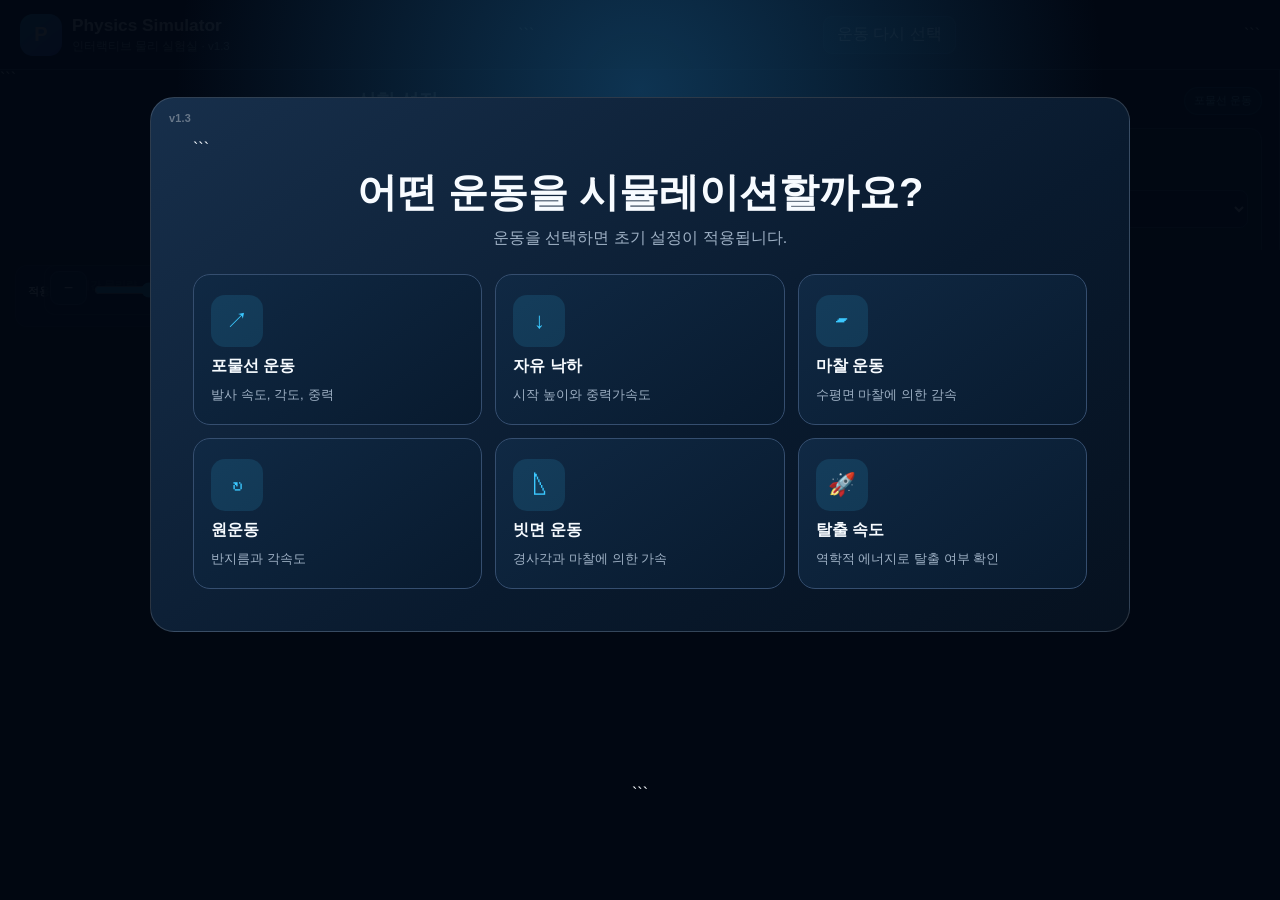
==== index.html @ 4f40501b "Update index.html" ====
<!doctype html>

<html lang="ko">
<head>
  <meta charset="UTF-8">
  <meta name="viewport" content="width=device-width, initial-scale=1">
  <title>Physics Simulator</title>

  <style>
    :root {
      color-scheme: dark;
      --bg: #06101d;
      --panel: #0c1929;
      --panel2: #14263d;
      --border: #2f4868;
      --primary: #3bc8ff;
      --text: #f7fbff;
      --muted: #9fb1c5;
      --yellow: #ffda3d;
      --green: #43e6a1;
      --red: #ff667a;
    }

    * {
      box-sizing: border-box;
    }

    html,
    body {
      min-width: 320px;
      min-height: 100%;
    }

    body {
      margin: 0;
      background: var(--bg);
      color: var(--text);
      font-family:
        Pretendard,
        "Noto Sans KR",
        Arial,
        sans-serif;
    }

    button,
    input,
    select {
      font: inherit;
    }

    button {
      color: inherit;
      cursor: pointer;
    }

    header {
      min-height: 70px;
      padding: 12px 20px;
      display: flex;
      align-items: center;
      justify-content: space-between;
      gap: 14px;
      border-bottom: 1px solid var(--border);
      background: #081523;
    }

    .brand {
      display: flex;
      align-items: center;
      gap: 10px;
    }

    .logo {
      width: 42px;
      height: 42px;
      display: grid;
      place-items: center;
      border-radius: 13px;
      background: linear-gradient(140deg, var(--primary), #5366ff);
      font-size: 1.25rem;
      font-weight: 900;
    }

    .brand h1 {
      margin: 0;
      font-size: 1.08rem;
    }

    .brand p {
      margin: 3px 0 0;
      color: var(--muted);
      font-size: 0.72rem;
    }

    .header-button,
    .tool-button,
    .action-button {
      border: 1px solid var(--border);
      border-radius: 9px;
      background: var(--panel2);
    }

    .header-button {
      min-height: 38px;
      padding: 0 13px;
    }

    button:hover {
      border-color: var(--primary);
      background: #1b3858;
    }

    .app {
      height: calc(100vh - 70px);
      min-height: 650px;
      display: grid;
      grid-template-columns: 340px minmax(0, 1fr);
    }

    aside {
      padding: 17px;
      overflow-y: auto;
      border-right: 1px solid var(--border);
      background: #091625;
    }

    .panel-title {
      display: flex;
      align-items: center;
      justify-content: space-between;
      gap: 10px;
      margin-bottom: 13px;
    }

    .panel-title h2 {
      margin: 0;
      font-size: 1.2rem;
    }

    #modeBadge {
      padding: 6px 9px;
      border: 1px solid rgb(59 200 255 / 30%);
      border-radius: 999px;
      background: rgb(59 200 255 / 12%);
      color: #83dfff;
      font-size: 0.67rem;
    }

    .control-card {
      margin-bottom: 9px;
      padding: 13px;
      border: 1px solid var(--border);
      border-radius: 12px;
      background: var(--panel);
    }

    .control-card h3 {
      margin: 0 0 10px;
      font-size: 0.82rem;
    }

    label {
      margin-top: 9px;
      display: grid;
      gap: 5px;
      color: var(--muted);
      font-size: 0.7rem;
      font-weight: 600;
    }

    input,
    select {
      width: 100%;
      height: 38px;
      padding: 0 9px;
      border: 1px solid var(--border);
      border-radius: 8px;
      outline: 0;
      background: #06121f;
      color: var(--text);
    }

    input:focus,
    select:focus {
      border-color: var(--primary);
    }

    .input-unit {
      display: grid;
      grid-template-columns: minmax(0, 1fr) auto;
      align-items: center;
      overflow: hidden;
      border: 1px solid var(--border);
      border-radius: 8px;
      background: #06121f;
    }

    .input-unit input {
      min-width: 0;
      border: 0;
      border-radius: 0;
    }

    .input-unit span {
      padding-right: 8px;
      color: #748a9f;
      font-size: 0.61rem;
      white-space: nowrap;
    }

    .two-columns {
      display: grid;
      grid-template-columns: 1fr 1fr;
      gap: 7px;
    }

    .check-label {
      display: flex;
      align-items: center;
      gap: 7px;
    }

    .check-label input {
      width: 16px;
      height: 16px;
      accent-color: var(--primary);
    }

    .mode-settings {
      display: none;
    }

    .mode-settings.active {
      display: block;
    }

    .actions {
      display: grid;
      grid-template-columns: 1.25fr 1fr 1fr;
      gap: 6px;
    }

    .action-button {
      min-height: 41px;
      font-size: 0.7rem;
      font-weight: 700;
    }

    .primary {
      border-color: #087fbe;
      background: linear-gradient(135deg, #087fbe, #176fd0);
    }

    #message {
      min-height: 37px;
      margin: 9px 0 0;
      padding: 9px;
      border-radius: 8px;
      background: rgb(255 255 255 / 4%);
      color: var(--muted);
      text-align: center;
      font-size: 0.67rem;
      line-height: 1.45;
    }

    #energyStatus {
      margin-top: 8px;
      padding: 8px;
      border-radius: 8px;
      text-align: center;
      font-size: 0.68rem;
      font-weight: 700;
      display: none;
    }

    #energyStatus.escape {
      display: block;
      color: #43e6a1;
      background: rgb(67 230 161 / 10%);
      border: 1px solid rgb(67 230 161 / 20%);
    }

    #energyStatus.bound {
      display: block;
      color: #ff667a;
      background: rgb(255 102 122 / 10%);
      border: 1px solid rgb(255 102 122 / 20%);
    }

    #energyStatus.minimum {
      display: block;
      color: #ffda3d;
      background: rgb(255 218 61 / 10%);
      border: 1px solid rgb(255 218 61 / 20%);
    }

    .simulation {
      position: relative;
      min-width: 0;
      min-height: 650px;
      overflow: hidden;
      background: #020811;
    }

    #canvas {
      position: absolute;
      inset: 0;
      display: block;
      width: 100%;
      height: 100%;
    }

    .tools {
      position: absolute;
      z-index: 5;
      top: 15px;
      left: 50%;
      padding: 5px;
      display: flex;
      gap: 5px;
      transform: translateX(-50%);
      border: 1px solid rgb(255 255 255 / 12%);
      border-radius: 11px;
      background: rgb(7 19 34 / 84%);
    }

    .tool-button {
      min-width: 37px;
      height: 34px;
      padding: 0 9px;
    }

    .tools input[type="range"] {
      width: 110px;
      height: 34px;
      padding: 0;
      accent-color: var(--primary);
      background: transparent;
      border: 0;
    }

    .overlay {
      position: absolute;
      z-index: 4;
      top: 15px;
      width: 270px;
      max-height: calc(100% - 80px);
      padding: 12px;
      overflow-y: auto;
      border: 1px solid rgb(255 255 255 / 12%);
      border-radius: 12px;
      background: rgb(5 14 27 / 80%);
      backdrop-filter: blur(9px);
    }

    .formula-card {
      left: 15px;
      color: #ffe36c;
    }

    .info-card {
      right: 15px;
    }

    .overlay-title {
      margin-bottom: 9px;
      display: flex;
      justify-content: space-between;
      align-items: center;
      gap: 8px;
      color: white;
      font-size: 0.7rem;
    }

    .overlay-title button {
      min-height: 27px;
      padding: 3px 7px;
      border: 1px solid var(--border);
      border-radius: 7px;
      background: var(--panel2);
      color: white;
      font-size: 0.61rem;
    }

    #formulaText {
      margin: 0;
      white-space: pre-wrap;
      font: 0.66rem/1.65 Consolas, monospace;
    }

    .physics-row {
      padding: 4px 0;
      display: grid;
      grid-template-columns: minmax(70px, 1fr) auto;
      gap: 8px;
      border-bottom: 1px solid rgb(255 255 255 / 6%);
      font-size: 0.65rem;
    }

    .physics-name {
      color: #a8bacd;
    }

    .physics-value {
      color: #71dcff;
      text-align: right;
      white-space: nowrap;
    }

    .energy-positive {
      color: var(--green) !important;
    }

    .energy-negative {
      color: var(--red) !important;
    }

    .energy-zero {
      color: var(--yellow) !important;
    }

    .escape-help {
      margin-top: 9px;
      padding: 9px;
      border-radius: 8px;
      background: rgb(59 200 255 / 7%);
      color: var(--muted);
      font-size: 0.64rem;
      line-height: 1.55;
    }

    .escape-help strong {
      color: #83dfff;
    }

    /* 운동 선택 모달 */

    .modal {
      position: fixed;
      z-index: 999999;
      inset: 0;
      padding: 20px;
      display: grid;
      place-items: center;
      background:
        radial-gradient(circle at 50% 10%, rgb(33 119 177 / 40%), transparent 45%),
        rgb(2 8 18 / 96%);
    }

    .modal.hidden {
      display: none;
    }

    .mode-dialog {
      position: relative;
      width: min(980px, 96vw);
      max-height: 92vh;
      padding: clamp(24px, 4vw, 42px);
      overflow-y: auto;
      border: 1px solid rgb(255 255 255 / 15%);
      border-radius: 24px;
      background: linear-gradient(145deg, #172f4b, #091a2e 60%, #06111f);
    }

    .version-badge {
      position: absolute;
      top: 14px;
      left: 18px;
      color: rgb(255 255 255 / 35%);
      font-size: 0.68rem;
      font-weight: 600;
      letter-spacing: 0.02em;
      pointer-events: none;
    }

    .mode-dialog h2 {
      margin: 7px 0 8px;
      text-align: center;
      font-size: clamp(1.6rem, 4vw, 2.5rem);
    }

    .mode-dialog > p {
      margin: 0 0 25px;
      color: var(--muted);
      text-align: center;
    }

    .mode-grid {
      display: grid;
      grid-template-columns: repeat(3, minmax(0, 1fr));
      gap: 13px;
    }

    .mode-button {
      min-height: 145px;
      padding: 20px 17px;
      display: flex;
      flex-direction: column;
      align-items: flex-start;
      justify-content: center;
      gap: 9px;
      border: 1px solid #354e6f;
      border-radius: 17px;
      background: linear-gradient(145deg, #102944, #081a2e);
      text-align: left;
    }

    .mode-button:hover {
      transform: translateY(-4px);
      border-color: var(--primary);
      background: #164569;
    }

    .mode-button span {
      width: 52px;
      height: 52px;
      display: grid;
      place-items: center;
      border-radius: 14px;
      background: rgb(59 200 255 / 13%);
      color: var(--primary);
      font-size: 1.4rem;
    }

    .mode-button small {
      color: var(--muted);
    }

    /* 공식 설명 모달 */

    .formula-dialog {
      width: min(650px, 96vw);
      max-height: 90vh;
      padding: 22px;
      overflow-y: auto;
      border: 1px solid var(--border);
      border-radius: 18px;
      background: #0b192b;
    }

    .dialog-heading {
      display: flex;
      justify-content: space-between;
      gap: 12px;
    }

    .dialog-heading h2 {
      margin: 0;
    }

    .close-button {
      width: 37px;
      height: 37px;
      border: 1px solid var(--border);
      border-radius: 9px;
      background: var(--panel2);
    }

    #formulaDescription {
      margin-top: 16px;
      color: #d7e3f1;
      line-height: 1.75;
    }

    #formulaDescription pre {
      padding: 12px;
      border-radius: 9px;
      background: #06121f;
      color: #ffe36c;
      white-space: pre-wrap;
    }

    @media (max-width: 850px) {
      .app {
        grid-template-columns: 300px minmax(0, 1fr);
      }

      .overlay {
        width: 215px;
      }
    }

    @media (max-width: 700px) {
      body {
        overflow: auto;
      }

      .app {
        height: auto;
        display: flex;
        flex-direction: column;
      }

      .simulation {
        order: 1;
        height: 62vh;
        min-height: 500px;
      }

      aside {
        order: 2;
        overflow: visible;
        border-top: 1px solid var(--border);
        border-right: 0;
      }

      .overlay {
        top: auto;
        bottom: 8px;
        width: calc(50% - 10px);
        max-height: 180px;
        padding: 8px;
      }

      .formula-card {
        left: 5px;
      }

      .info-card {
        right: 5px;
      }

      .mode-grid {
        grid-template-columns: 1fr 1fr;
        gap: 8px;
      }

      .mode-button {
        min-height: 120px;
      }
    }
  </style>

</head>

<body>

  <!-- 운동 선택 -->

  <div id="modeModal" class="modal">
    <section class="mode-dialog">
      <span class="version-badge">v1.3</span>

```
  <h2>어떤 운동을 시뮬레이션할까요?</h2>
  <p>운동을 선택하면 초기 설정이 적용됩니다.</p>

  <div class="mode-grid">
    <button class="mode-button" type="button" data-mode="projectile">
      <span>↗</span>
      <strong>포물선 운동</strong>
      <small>발사 속도, 각도, 중력</small>
    </button>

    <button class="mode-button" type="button" data-mode="freefall">
      <span>↓</span>
      <strong>자유 낙하</strong>
      <small>시작 높이와 중력가속도</small>
    </button>

    <button class="mode-button" type="button" data-mode="friction">
      <span>▰</span>
      <strong>마찰 운동</strong>
      <small>수평면 마찰에 의한 감속</small>
    </button>

    <button class="mode-button" type="button" data-mode="circular">
      <span>↻</span>
      <strong>원운동</strong>
      <small>반지름과 각속도</small>
    </button>

    <button class="mode-button" type="button" data-mode="incline">
      <span>◺</span>
      <strong>빗면 운동</strong>
      <small>경사각과 마찰에 의한 가속</small>
    </button>

    <button class="mode-button" type="button" data-mode="escape">
      <span>🚀</span>
      <strong>탈출 속도</strong>
      <small>역학적 에너지로 탈출 여부 확인</small>
    </button>
  </div>
</section>
```

  </div>

  <!-- 공식 설명 -->

  <div id="formulaModal" class="modal hidden">
    <section class="formula-dialog">
      <div class="dialog-heading">
        <h2 id="formulaTitle">공식 설명</h2>
        <button id="closeFormula" class="close-button" type="button">×</button>
      </div>

```
  <div id="formulaDescription"></div>
</section>
```

  </div>

  <header>
    <div class="brand">
      <div class="logo">P</div>
      <div>
        <h1>Physics Simulator</h1>
        <p>인터랙티브 물리 실험실 · v1.3</p>
      </div>
    </div>

```
<button id="openMode" class="header-button" type="button">
  운동 다시 선택
</button>
```

  </header>

  <main class="app">

```
<aside>

  <div class="panel-title">
    <h2>실험 설정</h2>
    <span id="modeBadge">포물선 운동</span>
  </div>

  <!-- 운동과 환경 -->
  <section class="control-card">
    <h3>운동과 환경</h3>

    <label>
      운동 종류
      <select id="mode">
        <option value="projectile">포물선 운동</option>
        <option value="freefall">자유 낙하</option>
        <option value="friction">마찰 운동</option>
        <option value="circular">원운동</option>
        <option value="incline">빗면 운동</option>
        <option value="escape">탈출 속도</option>
      </select>
    </label>

    <label>
      중력 환경
      <select id="gravity">
        <option value="9.8">지구 · 9.8 m·s⁻²</option>
        <option value="1.62">달 · 1.62 m·s⁻²</option>
        <option value="3.72">화성 · 3.72 m·s⁻²</option>
        <option value="0">무중력 · 0 m·s⁻²</option>
      </select>
    </label>
  </section>

  <!-- 초기 조건 -->
  <section class="control-card">
    <h3>초기 조건</h3>

    <div class="two-columns">

      <label>
        초기 속력 v₀
        <div class="input-unit">
          <input id="speed" type="number" value="15" step="0.1">
          <span>m·s⁻¹</span>
        </div>
      </label>

      <label>
        질량 m
        <div class="input-unit">
          <input id="mass" type="number" value="1" min="0.01" step="0.1">
          <span>kg</span>
        </div>
      </label>

    </div>

    <label>
      발사 각도 θ
      <div class="input-unit">
        <input id="angle" type="number" value="60" step="1">
        <span>°</span>
      </div>
    </label>

    <div class="two-columns">

      <label>
        추가 가속도 aₓ
        <div class="input-unit">
          <input id="accelerationX" type="number" value="0" step="0.1">
          <span>m·s⁻²</span>
        </div>
      </label>

      <label>
        추가 가속도 aᵧ
        <div class="input-unit">
          <input id="accelerationY" type="number" value="0" step="0.1">
          <span>m·s⁻²</span>
        </div>
      </label>

    </div>
  </section>

  <!-- 모드별 설정 -->
  <section class="control-card">
    <h3>모드별 설정</h3>

    <div id="freefallSettings" class="mode-settings">

      <label>
        시작 높이 h₀
        <div class="input-unit">
          <input id="freefallHeight" type="number" value="25" min="1" step="1">
          <span>m</span>
        </div>
      </label>

    </div>

    <div id="frictionSettings" class="mode-settings">

      <label>
        운동마찰계수 μₖ
        <input id="frictionCoefficient" type="number" value="0.3" min="0" step="0.01">
      </label>

    </div>

    <div id="circularSettings" class="mode-settings">

      <label>
        반지름 r
        <div class="input-unit">
          <input id="radius" type="number" value="10" min="1" step="0.5">
          <span>m</span>
        </div>
      </label>

      <label>
        각속도 ω
        <div class="input-unit">
          <input id="angularVelocity" type="number" value="1" step="0.1">
          <span>rad·s⁻¹</span>
        </div>
      </label>

    </div>

    <div id="inclineSettings" class="mode-settings">

      <label>
        경사각 φ
        <div class="input-unit">
          <input id="inclineAngle" type="number" value="30" min="0" max="89" step="1">
          <span>°</span>
        </div>
      </label>

      <label>
        정지/운동마찰계수 μ
        <input id="inclineFriction" type="number" value="0.2" min="0" step="0.01">
      </label>

    </div>

    <div id="escapeSettings" class="mode-settings">

      <label>
        표면 중력가속도 g₀
        <div class="input-unit">
          <input id="planetGravity" type="number" value="9.8" min="0.01" step="0.1">
          <span>m·s⁻²</span>
        </div>
      </label>

      <label>
        천체 반지름 R
        <div class="input-unit">
          <input id="planetRadius" type="number" value="35" min="1" step="0.5">
          <span>m</span>
        </div>
      </label>

      <label class="check-label">
        <input id="useEscapeSpeed" type="checkbox" checked>
        계산된 탈출 속도로 발사
      </label>

      <label>
        시점
        <select id="escapeView">
          <option value="planet">행성 고정 (물체가 움직입니다)</option>
          <option value="object">물체 고정 (행성이 움직입니다)</option>
        </select>
      </label>

      <div class="escape-help">
        <strong>탈출 조건</strong><br>
        E = K + U<br>
        E &gt; 0 : 탈출<br>
        E = 0 : 최소 탈출 조건<br>
        E &lt; 0 : 다시 행성으로 낙하
      </div>

    </div>

    <p id="noExtraSettings" style="color:var(--muted);font-size:.72rem;">
      추가 설정이 필요하지 않습니다.
    </p>
  </section>

  <!-- 에너지 상태 -->
  <div id="energyStatus"></div>

  <!-- 표시 설정 -->
  <section class="control-card">
    <h3>표시 설정</h3>

    <label class="check-label">
      <input id="showTrail" type="checkbox" checked>
      운동 경로 표시
    </label>
  </section>

  <!-- 버튼 -->
  <div class="actions">

    <button id="start" class="action-button primary" type="button">
      ▶ 처음부터
    </button>

    <button id="playPause" class="action-button" type="button">
      ▶ 재생
    </button>

    <button id="reset" class="action-button" type="button">
      ↻ 초기화
    </button>

  </div>

  <p id="message">
    운동을 선택하고 실행해 주세요.
  </p>

</aside>

<!-- 시뮬레이션 -->
<section id="simulation" class="simulation">

  <canvas id="canvas"></canvas>

  <div class="tools">

    <button id="zoomOut" class="tool-button" type="button">
      −
    </button>

    <input
      id="zoomSlider"
      type="range"
      min="0"
      max="100"
      value="50"
      step="0.1"
    >

    <button id="zoomIn" class="tool-button" type="button">
      ＋
    </button>

    <button id="fitView" class="tool-button" type="button">
      화면 맞춤
    </button>

  </div>

  <div class="overlay formula-card">

    <div class="overlay-title">
      <strong>적용 공식</strong>

      <button id="showFormula" type="button">
        공식 설명
      </button>
    </div>

    <pre id="formulaText"></pre>

  </div>

  <div class="overlay info-card">

    <div class="overlay-title">
      <strong>실시간 물리량</strong>
    </div>

    <div id="physicsInfo"></div>

  </div>

</section>
```

  </main>

  <script>
    "use strict";

    const MODES = {

      projectile: {
        name: "포물선 운동",
        speed: 15,
        angle: 60,

        formula:
`x = x₀ + v₀cosθ·t
y = y₀ + v₀sinθ·t − ½gt²
F⃗g = m g⃗`,

        explanation:
          "수평 방향에는 사용자가 추가한 가속도 aₓ가 작용하고, " +
          "수직 방향에는 중력가속도 −g와 추가 가속도 aᵧ가 작용합니다."
      },

      freefall: {
        name: "자유 낙하",
        speed: 0,
        angle: 270,

        formula:
`vᵧ = v₀ᵧ − gt
y = y₀ + v₀ᵧt − ½gt²`,

        explanation:
          "물체가 중력의 영향으로 수직 낙하합니다. " +
          "공기저항을 무시하면 질량과 관계없이 같은 중력가속도를 갖습니다."
      },

      friction: {
        name: "마찰 운동",
        speed: 15,
        angle: 0,

        formula:
`fₖ = μₖN = μₖmg
aₓ = −μₖg·sgn(vₓ)`,

        explanation:
          "운동마찰력은 수직항력 N에 비례하며 물체의 운동 방향과 반대로 작용합니다."
      },

      circular: {
        name: "원운동",
        speed: 10,
        angle: 0,

        formula:
`v = rω
a꜀ = rω² = v²/r
F꜀ = mrω²`,

        explanation:
          "속력은 일정하지만 속도 방향이 계속 변하므로 " +
          "원의 중심을 향하는 구심가속도와 구심력이 존재합니다."
      },

      incline: {
        name: "빗면 운동",
        speed: 0,
        angle: 0,

        formula:
`a = g sinφ − μg cosφ
N = mg cosφ
fₖ = μN`,

        explanation:
          "빗면에 놓인 물체는 중력의 빗면 방향 성분에 의해 가속되고, " +
          "마찰력은 운동 방향과 반대로 작용합니다."
      },

      escape: {
        name: "탈출 속도",
        speed: 26.19,
        angle: 90,

        formula:
`v_escape = √(2g₀R)
U = −GMm/r
E = K + U

E > 0  → 탈출
E = 0  → 최소 탈출
E < 0  → 탈출 불가`,

        explanation:
          "탈출 여부는 역학적 에너지 E = K + U로 판단합니다. " +
          "천체 표면에서 U = −g₀Rm이고, " +
          "탈출 속도는 E = 0이 되는 최소 속력입니다. " +
          "따라서 발사 속력이 탈출 속도보다 작으면 E < 0이 되어 " +
          "물체는 최고점에 도달한 뒤 다시 천체로 떨어집니다."
      }

    };

    const get = (id) => document.getElementById(id);

    const modeModal = get("modeModal");
    const formulaModal = get("formulaModal");

    const modeSelect = get("mode");
    const modeBadge = get("modeBadge");

    const speedInput = get("speed");
    const massInput = get("mass");
    const angleInput = get("angle");

    const accelerationXInput = get("accelerationX");
    const accelerationYInput = get("accelerationY");

    const gravitySelect = get("gravity");

    const freefallHeightInput = get("freefallHeight");
    const frictionInput = get("frictionCoefficient");

    const radiusInput = get("radius");
    const angularVelocityInput = get("angularVelocity");

    const inclineAngleInput = get("inclineAngle");
    const inclineFrictionInput = get("inclineFriction");

    const planetGravityInput = get("planetGravity");
    const planetRadiusInput = get("planetRadius");

    const useEscapeSpeedInput = get("useEscapeSpeed");
    const escapeViewSelect = get("escapeView");

    const zoomSlider = get("zoomSlider");
    const showTrailInput = get("showTrail");

    const startButton = get("start");
    const playPauseButton = get("playPause");
    const resetButton = get("reset");

    const message = get("message");
    const energyStatus = get("energyStatus");

    const formulaText = get("formulaText");
    const physicsInfo = get("physicsInfo");

    const simulation = get("simulation");
    const canvas = get("canvas");
    const context = canvas.getContext("2d");

    let running = false;

    let elapsed = 0;

    let x = 0;
    let y = 0;

    let velocityX = 0;
    let velocityY = 0;

    let accelerationX = 0;
    let accelerationY = 0;

    let circularAngle = 0;

    let trail = [];

    let zoom = 1;

    let cameraX = 0;
    let cameraY = 0;

    let previousTime = performance.now();

    let inclineDistance = 0;
    let inclineVelocity = 0;

    const MIN_ZOOM = 0.02;
    const MAX_ZOOM = 50;

    const ENERGY_EPSILON = 0.05;


    function numberValue(input, fallback = 0) {
      const value = Number(input.value);

      return Number.isFinite(value)
        ? value
        : fallback;
    }


    function currentMode() {
      return MODES[modeSelect.value];
    }


    /*
      탈출 속도

      v_escape = √(2g₀R)
    */
    function computeEscapeSpeed() {

      const surfaceGravity =
        Math.max(
          numberValue(planetGravityInput, 9.8),
          0.0001
        );

      const planetRadius =
        Math.max(
          numberValue(planetRadiusInput, 35),
          1
        );

      return Math.sqrt(
        2 * surfaceGravity * planetRadius
      );
    }


    /*
      탈출 모드의 중력 퍼텐셜 에너지

      GM = g₀R²

      U = -GMm/r

        = -g₀R²m/r
    */
    function computeEscapePotentialEnergy() {

      const mass =
        Math.max(
          numberValue(massInput, 1),
          0.01
        );

      const surfaceGravity =
        Math.max(
          numberValue(planetGravityInput, 9.8),
          0.0001
        );

      const planetRadius =
        Math.max(
          numberValue(planetRadiusInput, 35),
          1
        );

      const distanceFromCenter =
        Math.max(
          Math.hypot(x, y),
          0.0001
        );

      return (
        -surfaceGravity *
        planetRadius *
        planetRadius *
        mass /
        distanceFromCenter
      );
    }


    /*
      탈출 모드의 역학적 에너지

      E = K + U
    */
    function computeEscapeMechanicalEnergy() {

      const mass =
        Math.max(
          numberValue(massInput, 1),
          0.01
        );

      const speed =
        Math.hypot(
          velocityX,
          velocityY
        );

      const kineticEnergy =
        0.5 * mass * speed * speed;

      const potentialEnergy =
        computeEscapePotentialEnergy();

      return kineticEnergy + potentialEnergy;
    }


    function updateEnergyStatus() {

      if (modeSelect.value !== "escape") {

        energyStatus.className = "";
        energyStatus.textContent = "";

        return;
      }

      const energy =
        computeEscapeMechanicalEnergy();

      if (energy > ENERGY_EPSILON) {

        energyStatus.className = "escape";

        energyStatus.textContent =
          "E > 0 · 탈출 가능";

      } else if (energy < -ENERGY_EPSILON) {

        energyStatus.className = "bound";

        energyStatus.textContent =
          "E < 0 · 중력에 묶임";

      } else {

        energyStatus.className = "minimum";

        energyStatus.textContent =
          "E ≈ 0 · 최소 탈출 조건";
      }
    }


    function updateModeInterface() {

      const mode = modeSelect.value;
      const data = currentMode();

      modeBadge.textContent = data.name;

      formulaText.textContent = data.formula;

      get("freefallSettings")
        .classList
        .toggle(
          "active",
          mode === "freefall"
        );

      get("frictionSettings")
        .classList
        .toggle(
          "active",
          mode === "friction"
        );

      get("circularSettings")
        .classList
        .toggle(
          "active",
          mode === "circular"
        );

      get("inclineSettings")
        .classList
        .toggle(
          "active",
          mode === "incline"
        );

      get("escapeSettings")
        .classList
        .toggle(
          "active",
          mode === "escape"
        );

      get("noExtraSettings").style.display =
        mode === "projectile"
          ? "block"
          : "none";

      updateEnergyStatus();
    }


    function selectMode(mode) {

      if (!MODES[mode]) {
        return;
      }

      modeSelect.value = mode;

      speedInput.value =
        MODES[mode].speed;

      angleInput.value =
        MODES[mode].angle;

      updateModeInterface();

      resetSimulation(true);

      modeModal.classList.add("hidden");

      message.textContent =
        `${MODES[mode].name} 모드가 선택되었습니다.`;
    }


    function resizeCanvas() {

      const rectangle =
        simulation.getBoundingClientRect();

      const ratio =
        Math.min(
          window.devicePixelRatio || 1,
          2
        );

      canvas.width =
        Math.max(
          1,
          Math.round(rectangle.width * ratio)
        );

      canvas.height =
        Math.max(
          1,
          Math.round(rectangle.height * ratio)
        );

      canvas.style.width =
        `${rectangle.width}px`;

      canvas.style.height =
        `${rectangle.height}px`;

      context.setTransform(
        ratio,
        0,
        0,
        ratio,
        0,
        0
      );
    }


    function autoFitEscapeZoom() {

      const planetRadius =
        Math.max(
          numberValue(planetRadiusInput, 35),
          1
        );

      const baseScale =
        Math.max(
          5,
          simulation.clientWidth / 80
        );

      const desiredScreenRadius =
        Math.min(
          simulation.clientWidth,
          simulation.clientHeight
        ) * 0.32;

      return Math.min(
        Math.max(
          desiredScreenRadius /
          (planetRadius * baseScale),
          MIN_ZOOM
        ),
        MAX_ZOOM
      );
    }


    function setZoom(nextZoom) {

      zoom =
        Math.min(
          Math.max(
            nextZoom,
            MIN_ZOOM
          ),
          MAX_ZOOM
        );

      const t =
        Math.log(
          zoom / MIN_ZOOM
        ) /
        Math.log(
          MAX_ZOOM / MIN_ZOOM
        );

      zoomSlider.value =
        (
          Math.min(
            Math.max(t, 0),
            1
          ) * 100
        ).toFixed(1);
    }


    function updateCamera() {

      const mode =
        modeSelect.value;

      if (
        mode === "escape" &&
        escapeViewSelect.value === "object"
      ) {

        cameraX = x;
        cameraY = y;

      } else {

        cameraX = 0;
        cameraY = 0;
      }
    }


    function resetSimulation(resetZoom = false) {

      running = false;

      elapsed = 0;

      trail = [];

      const mode =
        modeSelect.value;

      const speed =
        numberValue(speedInput);

      const angle =
        numberValue(angleInput) *
        Math.PI / 180;

      x = -20;
      y = 1;

      velocityX =
        speed * Math.cos(angle);

      velocityY =
        speed * Math.sin(angle);

      accelerationX =
        numberValue(
          accelerationXInput
        );

      accelerationY =
        numberValue(
          accelerationYInput
        ) -
        numberValue(
          gravitySelect,
          9.8
        );


      /* 자유 낙하 */

      if (mode === "freefall") {

        x = 0;

        y =
          numberValue(
            freefallHeightInput,
            25
          );

        velocityX = 0;

        velocityY =
          -Math.abs(speed);
      }


      /* 마찰 운동 */

      if (mode === "friction") {

        x = -20;
        y = 1;

        velocityY = 0;

        accelerationY = 0;
      }


      /* 원운동 */

      if (mode === "circular") {

        const radius =
          Math.max(
            numberValue(
              radiusInput,
              10
            ),
            1
          );

        circularAngle = 0;

        x = radius;
        y = 8;
      }


      /* 빗면 */

      if (mode === "incline") {

        inclineDistance = 0;

        inclineVelocity = 0;

        x = 0;
        y = 0;
      }


      /*
        탈출 속도

        여기서 체크박스가 켜져 있으면
        자동으로 v_escape를 넣습니다.

        체크박스를 끄면 사용자가 입력한
        속도를 그대로 사용합니다.
      */

      if (mode === "escape") {

        const planetRadius =
          Math.max(
            numberValue(
              planetRadiusInput,
              35
            ),
            1
          );

        x = 0;
        y = planetRadius;

        const escapeSpeed =
          computeEscapeSpeed();

        if (
          useEscapeSpeedInput.checked
        ) {

          speedInput.value =
            escapeSpeed.toFixed(2);
        }

        const currentSpeed =
          numberValue(
            speedInput,
            escapeSpeed
          );

        const launchAngle =
          numberValue(
            angleInput,
            90
          ) *
          Math.PI / 180;

        velocityX =
          currentSpeed *
          Math.cos(launchAngle);

        velocityY =
          currentSpeed *
          Math.sin(launchAngle);

        /*
          초기 에너지에 따른 상태 표시
        */

        const energy =
          computeEscapeMechanicalEnergy();

        if (energy > ENERGY_EPSILON) {

          message.textContent =
            "E > 0 : 물체가 탈출합니다.";

        } else if (
          energy < -ENERGY_EPSILON
        ) {

          message.textContent =
            "E < 0 : 물체가 다시 행성으로 떨어집니다.";

        } else {

          message.textContent =
            "E ≈ 0 : 최소 탈출 조건입니다.";
        }
      }


      if (resetZoom) {

        setZoom(
          mode === "escape"
            ? autoFitEscapeZoom()
            : 1
        );
      }

      playPauseButton.textContent =
        "▶ 재생";

      updatePhysicsInfo();

      draw();
    }


    function update(deltaTime) {

      const mode =
        modeSelect.value;

      const gravity =
        numberValue(
          gravitySelect,
          9.8
        );


      /* =========================
         원운동
         ========================= */

      if (mode === "circular") {

        const radius =
          Math.max(
            numberValue(
              radiusInput,
              10
            ),
            1
          );

        const omega =
          numberValue(
            angularVelocityInput,
            1
          );

        circularAngle +=
          omega * deltaTime;

        x =
          radius *
          Math.cos(circularAngle);

        y =
          8 +
          radius *
          Math.sin(circularAngle);

        velocityX =
          -radius *
          omega *
          Math.sin(circularAngle);

        velocityY =
          radius *
          omega *
          Math.cos(circularAngle);

        accelerationX =
          -radius *
          omega *
          omega *
          Math.cos(circularAngle);

        accelerationY =
          -radius *
          omega *
          omega *
          Math.sin(circularAngle);


      /*
        =========================
        빗면 운동
        =========================
      */

      } else if (mode === "incline") {

        const inclineAngle =
          Math.max(
            0,
            Math.min(
              89,
              numberValue(
                inclineAngleInput,
                30
              )
            )
          ) *
          Math.PI / 180;

        const frictionCoefficient =
          Math.max(
            numberValue(
              inclineFrictionInput,
              0.2
            ),
            0
          );

        const gravityComponent =
          gravity *
          Math.sin(inclineAngle);

        const normalForceComponent =
          gravity *
          Math.cos(inclineAngle);

        let frictionAcceleration =
          frictionCoefficient *
          normalForceComponent;

        if (
          Math.abs(inclineVelocity) <
          0.0005
        ) {

          if (
            gravityComponent <=
            frictionAcceleration
          ) {

            inclineVelocity = 0;

            frictionAcceleration =
              gravityComponent;

          } else {

            frictionAcceleration =
              frictionCoefficient *
              normalForceComponent;
          }

        } else {

          frictionAcceleration =
            Math.sign(inclineVelocity) *
            frictionCoefficient *
            normalForceComponent;
        }

        const inclineAcceleration =
          gravityComponent -
          frictionAcceleration;

        inclineVelocity +=
          inclineAcceleration *
          deltaTime;

        inclineDistance +=
          inclineVelocity *
          deltaTime;

        if (inclineDistance < 0) {

          inclineDistance = 0;

          inclineVelocity = 0;
        }

        x =
          inclineDistance *
          Math.cos(inclineAngle);

        y =
          Math.max(
            numberValue(
              radiusInput,
              10
            ),
            10
          ) -
          inclineDistance *
          Math.sin(inclineAngle);

        velocityX =
          inclineVelocity *
          Math.cos(inclineAngle);

        velocityY =
          -inclineVelocity *
          Math.sin(inclineAngle);

        accelerationX =
          inclineAcceleration *
          Math.cos(inclineAngle);

        accelerationY =
          -inclineAcceleration *
          Math.sin(inclineAngle);

        if (
          inclineDistance > 0 &&
          y <= 0.01
        ) {

          running = false;

          playPauseButton.textContent =
            "▶ 재생";

          message.textContent =
            "물체가 빗면 끝에 도달했습니다.";
        }


      /*
        =========================
        탈출 속도
        =========================
      */

      } else if (mode === "escape") {

        const surfaceGravity =
          Math.max(
            numberValue(
              planetGravityInput,
              9.8
            ),
            0.0001
          );

        const planetRadius =
          Math.max(
            numberValue(
              planetRadiusInput,
              35
            ),
            1
          );

        const distanceFromCenter =
          Math.max(
            Math.hypot(x, y),
            0.01
          );

        /*
          g(r) = g₀R²/r²
        */

        const gravitationalAcceleration =
          surfaceGravity *
          planetRadius *
          planetRadius /
          (
            distanceFromCenter *
            distanceFromCenter
          );

        /*
          중력 방향은 항상
          행성 중심 방향
        */

        accelerationX =
          -gravitationalAcceleration *
          (
            x /
            distanceFromCenter
          );

        accelerationY =
          -gravitationalAcceleration *
          (
            y /
            distanceFromCenter
          );

        velocityX +=
          accelerationX *
          deltaTime;

        velocityY +=
          accelerationY *
          deltaTime;

        x +=
          velocityX *
          deltaTime;

        y +=
          velocityY *
          deltaTime;


        /*
          행성 표면과 충돌
        */

        const newDistance =
          Math.max(
            Math.hypot(x, y),
            0.0001
          );

        if (
          newDistance <
          planetRadius
        ) {

          const pushOut =
            planetRadius /
            newDistance;

          x *= pushOut;
          y *= pushOut;

          velocityX = 0;
          velocityY = 0;

          running = false;

          playPauseButton.textContent =
            "▶ 재생";

          message.textContent =
            "E < 0 : 물체가 행성 표면으로 돌아왔습니다.";
        }


        /*
          역학적 에너지에 따른
          실시간 상태 표시
        */

        updateEnergyStatus();


      /*
        =========================
        일반 운동
        =========================
      */

      } else {

        accelerationX =
          numberValue(
            accelerationXInput
          );

        accelerationY =
          numberValue(
            accelerationYInput
          );

        if (
          mode === "projectile" ||
          mode === "freefall"
        ) {

          accelerationY -= gravity;
        }

        if (mode === "friction") {

          const coefficient =
            Math.max(
              numberValue(
                frictionInput,
                0.3
              ),
              0
            );

          if (
            Math.abs(velocityX) >
            0.001
          ) {

            accelerationX -=
              Math.sign(velocityX) *
              coefficient *
              gravity;
          }

          accelerationY = 0;
        }

        const oldVelocityX =
          velocityX;

        velocityX +=
          accelerationX *
          deltaTime;

        velocityY +=
          accelerationY *
          deltaTime;

        if (
          mode === "friction" &&
          oldVelocityX !== 0 &&
          Math.sign(oldVelocityX) !==
            Math.sign(velocityX)
        ) {

          velocityX = 0;
        }

        x +=
          velocityX *
          deltaTime;

        y +=
          velocityY *
          deltaTime;


        /*
          지면 충돌
        */

        if (y < 1) {

          y = 1;

          if (mode === "projectile") {

            velocityY *= -0.5;

            if (
              Math.abs(velocityY) <
              0.08
            ) {

              velocityY = 0;
            }

          } else {

            velocityY = 0;

            running = false;

            playPauseButton.textContent =
              "▶ 재생";

            message.textContent =
              "물체가 바닥에 도달해 일시정지했습니다.";
          }
        }


        /*
          마찰로 정지
        */

        if (
          mode === "friction" &&
          Math.abs(velocityX) <
            0.001
        ) {

          velocityX = 0;

          running = false;

          playPauseButton.textContent =
            "▶ 재생";

          message.textContent =
            "마찰력으로 물체가 정지했습니다.";
        }
      }


      elapsed += deltaTime;


      if (showTrailInput.checked) {

        trail.push({
          x,
          y
        });

        if (trail.length > 1500) {
          trail.shift();
        }
      }


      updatePhysicsInfo();


      /*
        화면 밖으로 나간 경우
      */

      const cameraFollowsObject =
        mode === "escape" &&
        escapeViewSelect.value === "object";

      if (!cameraFollowsObject) {

        const screenPoint =
          worldToScreen(x, y);

        if (
          screenPoint.x < -60 ||
          screenPoint.x >
            simulation.clientWidth + 60 ||
          screenPoint.y < -60 ||
          screenPoint.y >
            simulation.clientHeight + 60
        ) {

          /*
            탈출 모드에서 E > 0이면
            화면 밖으로 나간 것이
            곧 탈출 성공을 의미합니다.
          */

          if (mode === "escape") {

            const energy =
              computeEscapeMechanicalEnergy();

            if (
              energy >
              ENERGY_EPSILON
            ) {

              running = false;

              playPauseButton.textContent =
                "▶ 재생";

              message.textContent =
                "E > 0 : 물체가 중력을 벗어나 탈출했습니다.";
            }

          } else {

            running = false;

            playPauseButton.textContent =
              "▶ 재생";

            message.textContent =
              "물체가 화면 밖으로 이동해 일시정지했습니다. 화면을 축소하세요.";
          }
        }
      }
    }


    function worldToScreen(
      worldX,
      worldY
    ) {

      const scale =
        Math.max(
          5,
          simulation.clientWidth / 80
        ) *
        zoom;

      const verticalAnchor =
        modeSelect.value === "escape"
          ? 0.5
          : 0.75;

      return {

        x:
          simulation.clientWidth / 2 +
          (
            worldX - cameraX
          ) *
          scale,

        y:
          simulation.clientHeight *
          verticalAnchor -
          (
            worldY - cameraY
          ) *
          scale
      };
    }


    function drawBall(
      screenX,
      screenY,
      radius
    ) {

      context.beginPath();

      context.arc(
        screenX,
        screenY,
        radius,
        0,
        Math.PI * 2
      );

      context.fillStyle =
        "#ffda3d";

      context.fill();

      context.strokeStyle =
        "#ffffff";

      context.lineWidth = 2;

      context.stroke();
    }


    function draw() {

      const width =
        simulation.clientWidth;

      const height =
        simulation.clientHeight;

      const mode =
        modeSelect.value;

      updateCamera();

      context.clearRect(
        0,
        0,
        width,
        height
      );


      /*
        배경
      */

      const background =
        context.createLinearGradient(
          0,
          0,
          0,
          height
        );

      background.addColorStop(
        0,
        "#0a1d35"
      );

      background.addColorStop(
        1,
        "#020811"
      );

      context.fillStyle =
        background;

      context.fillRect(
        0,
        0,
        width,
        height
      );


      /*
        일반 지면
      */

      if (
        mode !== "circular" &&
        mode !== "incline" &&
        mode !== "escape"
      ) {

        const ground =
          worldToScreen(0, 0);

        context.fillStyle =
          "#5e6873";

        context.fillRect(
          0,
          ground.y,
          width,
          height - ground.y
        );
      }


      /*
        원운동
      */

      if (mode === "circular") {

        const radius =
          Math.max(
            numberValue(
              radiusInput,
              10
            ),
            1
          );

        const center =
          worldToScreen(0, 8);

        const circleRadius =
          radius *
          Math.max(
            5,
            width / 80
          ) *
          zoom;

        context.beginPath();

        context.arc(
          center.x,
          center.y,
          circleRadius,
          0,
          Math.PI * 2
        );

        context.strokeStyle =
          "rgba(79,156,214,0.8)";

        context.lineWidth = 2;

        context.stroke();
      }


      /*
        빗면
      */

      if (mode === "incline") {

        const inclineAngle =
          Math.max(
            0,
            Math.min(
              89,
              numberValue(
                inclineAngleInput,
                30
              )
            )
          ) *
          Math.PI / 180;

        const rampHeight =
          Math.max(
            numberValue(
              radiusInput,
              10
            ),
            10
          );

        const rampLength =
          rampHeight /
          Math.tan(
            inclineAngle || 0.01
          );

        const top =
          worldToScreen(
            0,
            rampHeight
          );

        const bottom =
          worldToScreen(
            0,
            0
          );

        const right =
          worldToScreen(
            rampLength,
            0
          );

        context.beginPath();

        context.moveTo(
          top.x,
          top.y
        );

        context.lineTo(
          bottom.x,
          bottom.y
        );

        context.lineTo(
          right.x,
          right.y
        );

        context.closePath();

        context.fillStyle =
          "rgba(94,104,115,0.85)";

        context.fill();

        context.strokeStyle =
          "#8fa5bb";

        context.lineWidth = 2;

        context.stroke();
      }


      /*
        행성
      */

      if (mode === "escape") {

        const planetRadius =
          Math.max(
            numberValue(
              planetRadiusInput,
              35
            ),
            1
          );

        const center =
          worldToScreen(
            0,
            0
          );

        const surfacePoint =
          worldToScreen(
            0,
            planetRadius
          );

        const displayRadius =
          Math.abs(
            surfacePoint.y -
            center.y
          );


        /*
          행성 글로우
        */

        const glow =
          context.createRadialGradient(
            center.x,
            center.y,
            displayRadius * 0.7,
            center.x,
            center.y,
            displayRadius * 1.5
          );

        glow.addColorStop(
          0,
          "rgba(61,111,168,0.2)"
        );

        glow.addColorStop(
          1,
          "rgba(61,111,168,0)"
        );

        context.fillStyle =
          glow;

        context.beginPath();

        context.arc(
          center.x,
          center.y,
          displayRadius * 1.5,
          0,
          Math.PI * 2
        );

        context.fill();


        /*
          행성 본체
        */

        context.beginPath();

        context.arc(
          center.x,
          center.y,
          displayRadius,
          0,
          Math.PI * 2
        );

        context.fillStyle =
          "#3d6fa8";

        context.fill();

        context.strokeStyle =
          "#9fd6ff";

        context.lineWidth = 2;

        context.stroke();
      }


      /*
        궤적
      */

      if (
        showTrailInput.checked &&
        trail.length > 1
      ) {

        context.beginPath();

        trail.forEach(
          (point, index) => {

            const screen =
              worldToScreen(
                point.x,
                point.y
              );

            if (index === 0) {

              context.moveTo(
                screen.x,
                screen.y
              );

            } else {

              context.lineTo(
                screen.x,
                screen.y
              );
            }
          }
        );

        context.strokeStyle =
          "#ff9f25";

        context.lineWidth = 2;

        context.stroke();
      }


      /*
        물체
      */

      const point =
        worldToScreen(
          x,
          y
        );

      const ballRadius =
        mode === "escape"
          ? Math.max(
              3,
              4 * Math.sqrt(zoom)
            )
          : Math.max(
              8,
              10 * zoom
            );

      drawBall(
        point.x,
        point.y,
        ballRadius
      );
    }


    function row(
      name,
      value,
      className = ""
    ) {

      return `
        <div class="physics-row">
          <span class="physics-name">
            ${name}
          </span>

          <span class="physics-value ${className}">
            ${value}
          </span>
        </div>
      `;
    }


    function updatePhysicsInfo() {

      const mass =
        Math.max(
          numberValue(
            massInput,
            1
          ),
          0.01
        );

      const speed =
        Math.hypot(
          velocityX,
          velocityY
        );

      const forceX =
        mass * accelerationX;

      const forceY =
        mass * accelerationY;

      const kineticEnergy =
        0.5 *
        mass *
        speed *
        speed;

      let potentialEnergy;

      let mechanicalEnergy;

      /*
        탈출 모드
      */

      if (
        modeSelect.value === "escape"
      ) {

        potentialEnergy =
          computeEscapePotentialEnergy();

        mechanicalEnergy =
          kineticEnergy +
          potentialEnergy;

      } else {

        const gravity =
          numberValue(
            gravitySelect,
            9.8
          );

        potentialEnergy =
          mass *
          gravity *
          Math.max(
            y - 1,
            0
          );

        mechanicalEnergy =
          kineticEnergy +
          potentialEnergy;
      }


      let energyClass = "";

      if (
        modeSelect.value === "escape"
      ) {

        if (
          mechanicalEnergy >
          ENERGY_EPSILON
        ) {

          energyClass =
            "energy-positive";

        } else if (
          mechanicalEnergy <
          -ENERGY_EPSILON
        ) {

          energyClass =
            "energy-negative";

        } else {

          energyClass =
            "energy-zero";
        }
      }


      let extraRow = "";

      if (
        modeSelect.value === "escape"
      ) {

        const escapeSpeed =
          computeEscapeSpeed();

        extraRow =
          row(
            "탈출 속도",
            `${escapeSpeed.toFixed(2)} m·s⁻¹`
          );
      }


      physicsInfo.innerHTML =

        row(
          "시간 t",
          `${elapsed.toFixed(2)} s`
        ) +

        row(
          "위치 r⃗",
          `(${x.toFixed(2)}, ${y.toFixed(2)}) m`
        ) +

        row(
          "속도 v⃗",
          `(${velocityX.toFixed(2)}, ${velocityY.toFixed(2)}) m·s⁻¹`
        ) +

        row(
          "가속도 a⃗",
          `(${accelerationX.toFixed(2)}, ${accelerationY.toFixed(2)}) m·s⁻²`
        ) +

        row(
          "알짜힘 F⃗",
          `(${forceX.toFixed(2)}, ${forceY.toFixed(2)}) N`
        ) +

        row(
          "운동에너지 K",
          `${kineticEnergy.toFixed(2)} J`
        ) +

        row(
          "위치에너지 U",
          `${potentialEnergy.toFixed(2)} J`
        ) +

        row(
          "역학적 에너지 E",
          `${mechanicalEnergy.toFixed(2)} J`,
          energyClass
        ) +

        extraRow;


      updateEnergyStatus();
    }


    /*
      운동 선택
    */

    document
      .querySelectorAll("[data-mode]")
      .forEach(
        (button) => {

          button.addEventListener(
            "click",
            () => {

              selectMode(
                button.dataset.mode
              );
            }
          );
        }
      );


    /*
      셀렉트로 운동 변경
    */

    modeSelect.addEventListener(
      "change",
      () => {

        updateModeInterface();

        resetSimulation(true);
      }
    );


    /*
      운동 다시 선택
    */

    get("openMode")
      .addEventListener(
        "click",
        () => {

          running = false;

          modeModal.classList.remove(
            "hidden"
          );
        }
      );


    /*
      처음부터
    */

    startButton.addEventListener(
      "click",
      () => {

        resetSimulation();

        running = true;

        playPauseButton.textContent =
          "Ⅱ 일시정지";

        if (
          modeSelect.value ===
          "escape"
        ) {

          const energy =
            computeEscapeMechanicalEnergy();

          if (
            energy >
            ENERGY_EPSILON
          ) {

            message.textContent =
              "E > 0 · 탈출 운동 실행 중";

          } else if (
            energy <
            -ENERGY_EPSILON
          ) {

            message.textContent =
              "E < 0 · 탈출하지 못하고 다시 떨어집니다.";

          } else {

            message.textContent =
              "E ≈ 0 · 최소 탈출 조건으로 실행 중";
          }

        } else {

          message.textContent =
            `${currentMode().name} 실행 중`;
        }
      }
    );


    /*
      재생 / 일시정지
    */

    playPauseButton.addEventListener(
      "click",
      () => {

        running = !running;

        playPauseButton.textContent =
          running
            ? "Ⅱ 일시정지"
            : "▶ 재생";

        message.textContent =
          running
            ? "시뮬레이션 실행 중"
            : "일시정지되었습니다.";
      }
    );


    /*
      초기화
    */

    resetButton.addEventListener(
      "click",
      () => {

        resetSimulation();

        message.textContent =
          "초기화되었습니다.";
      }
    );


    /*
      줌
    */

    get("zoomIn")
      .addEventListener(
        "click",
        () => {

          setZoom(
            zoom * 1.25
          );
        }
      );


    get("zoomOut")
      .addEventListener(
        "click",
        () => {

          setZoom(
            zoom / 1.25
          );
        }
      );


    get("fitView")
      .addEventListener(
        "click",
        () => {

          setZoom(
            modeSelect.value ===
            "escape"
              ? autoFitEscapeZoom()
              : 1
          );
        }
      );


    zoomSlider.addEventListener(
      "input",
      () => {

        const t =
          Number(
            zoomSlider.value
          ) / 100;

        zoom =
          MIN_ZOOM *
          Math.pow(
            MAX_ZOOM / MIN_ZOOM,
            t
          );
      }
    );


    /*
      마우스 휠 줌
    */

    simulation.addEventListener(
      "wheel",
      (event) => {

        event.preventDefault();

        if (event.deltaY < 0) {

          setZoom(
            zoom * 1.1
          );

        } else {

          setZoom(
            zoom / 1.1
          );
        }
      },
      {
        passive: false
      }
    );


    /*
      공식 설명
    */

    get("showFormula")
      .addEventListener(
        "click",
        () => {

          const data =
            currentMode();

          get("formulaTitle")
            .textContent =
            data.name;

          get("formulaDescription")
            .innerHTML =

              `<h3>핵심 공식</h3>` +

              `<pre>${data.formula}</pre>` +

```
          `<h3>설명</h3>` +

          `<p>${data.explanation}</p>`;

      formulaModal
        .classList
        .remove("hidden");
    }
  );


/*
  공식 창 닫기
*/

get("closeFormula")
  .addEventListener(
    "click",
    () => {

      formulaModal
        .classList
        .add("hidden");
    }
  );


/*
  탈출 설정 변경
*/

[
  planetGravityInput,
  planetRadiusInput,
  massInput,
  speedInput,
  angleInput,
  useEscapeSpeedInput
].forEach(
  (element) => {

    element.addEventListener(
      "input",
      () => {

        if (
          modeSelect.value ===
          "escape"
        ) {

          if (
            useEscapeSpeedInput.checked &&
            (
              element ===
                planetGravityInput ||
              element ===
                planetRadiusInput
            )
          ) {

            speedInput.value =
              computeEscapeSpeed()
                .toFixed(2);
          }

          resetSimulation();
        }
      }
    );
  }
);


escapeViewSelect.addEventListener(
  "change",
  () => {

    updateCamera();

    draw();
  }
);


/*
  화면 크기 변경
*/

window.addEventListener(
  "resize",
  () => {

    resizeCanvas();

    draw();
  }
);


/*
  애니메이션
*/

function animate(now) {

  requestAnimationFrame(
    animate
  );

  const deltaTime =
    Math.min(
      (now - previousTime) / 1000,
      0.03
    );

  previousTime = now;

  if (running) {

    update(
      deltaTime
    );
  }

  draw();
}


/*
  초기 실행
*/

resizeCanvas();

updateModeInterface();

resetSimulation(true);

requestAnimationFrame(
  animate
);


  </script>

</body>
</html>
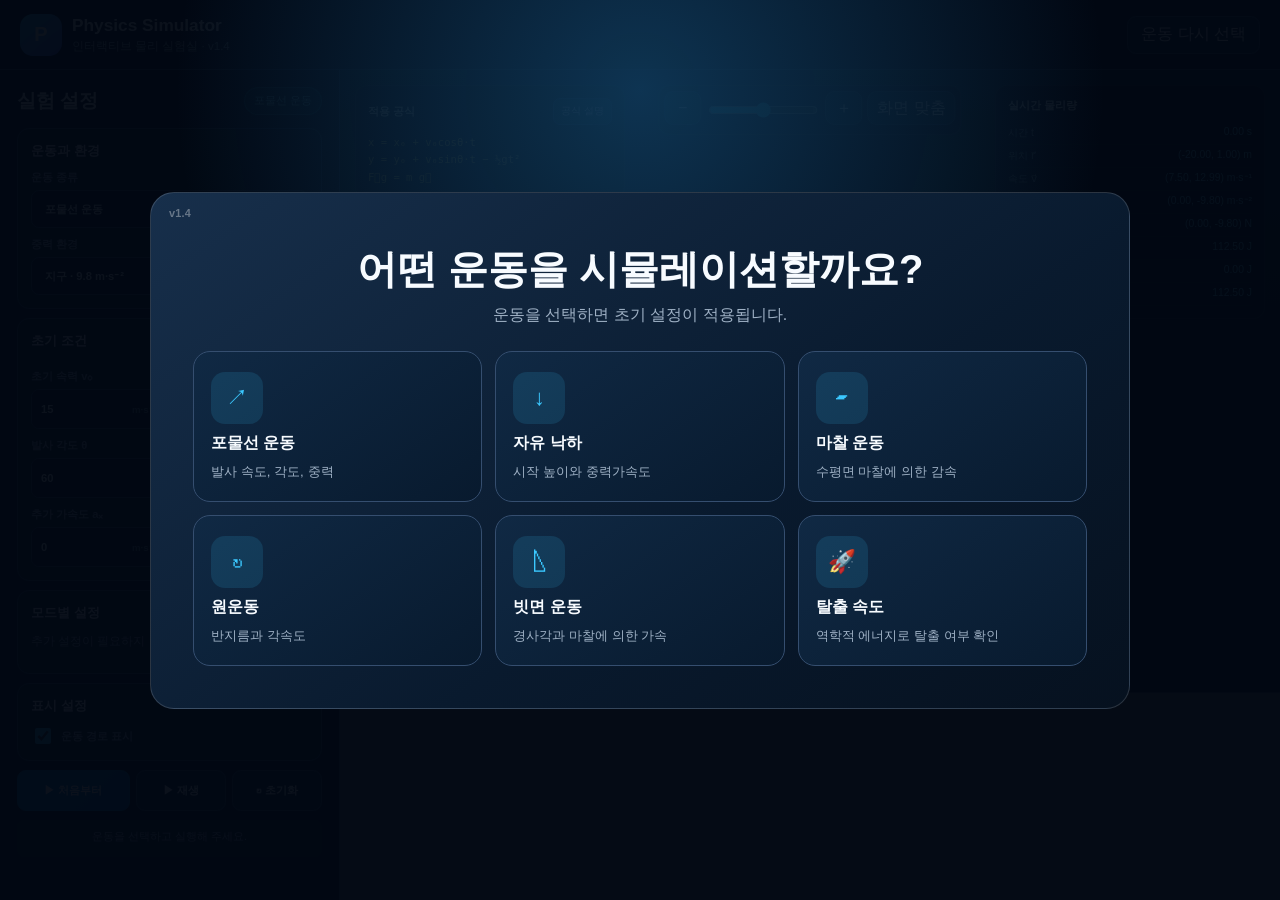
==== commit 1a32ecb7: "Update index.html" ====
--- a/index.html
+++ b/index.html
@@ -639,9 +639,9 @@
 
   <div id="modeModal" class="modal">
     <section class="mode-dialog">
-      <span class="version-badge">v1.3</span>
-
-```
+      <span class="version-badge">v1.4</span>
+
+
   <h2>어떤 운동을 시뮬레이션할까요?</h2>
   <p>운동을 선택하면 초기 설정이 적용됩니다.</p>
 
@@ -683,7 +683,7 @@
     </button>
   </div>
 </section>
-```
+
 
   </div>
 
@@ -696,10 +696,10 @@
         <button id="closeFormula" class="close-button" type="button">×</button>
       </div>
 
-```
+
   <div id="formulaDescription"></div>
 </section>
-```
+
 
   </div>
 
@@ -708,21 +708,21 @@
       <div class="logo">P</div>
       <div>
         <h1>Physics Simulator</h1>
-        <p>인터랙티브 물리 실험실 · v1.3</p>
+        <p>인터랙티브 물리 실험실 · v1.4</p>
       </div>
     </div>
 
-```
+
 <button id="openMode" class="header-button" type="button">
   운동 다시 선택
 </button>
-```
+
 
   </header>
 
   <main class="app">
 
-```
+
 <aside>
 
   <div class="panel-title">
@@ -1009,7 +1009,7 @@
   </div>
 
 </section>
-```
+
 
   </main>
 
@@ -3204,7 +3204,7 @@
 
               `<pre>${data.formula}</pre>` +
 
-```
+
           `<h3>설명</h3>` +
 
           `<p>${data.explanation}</p>`;
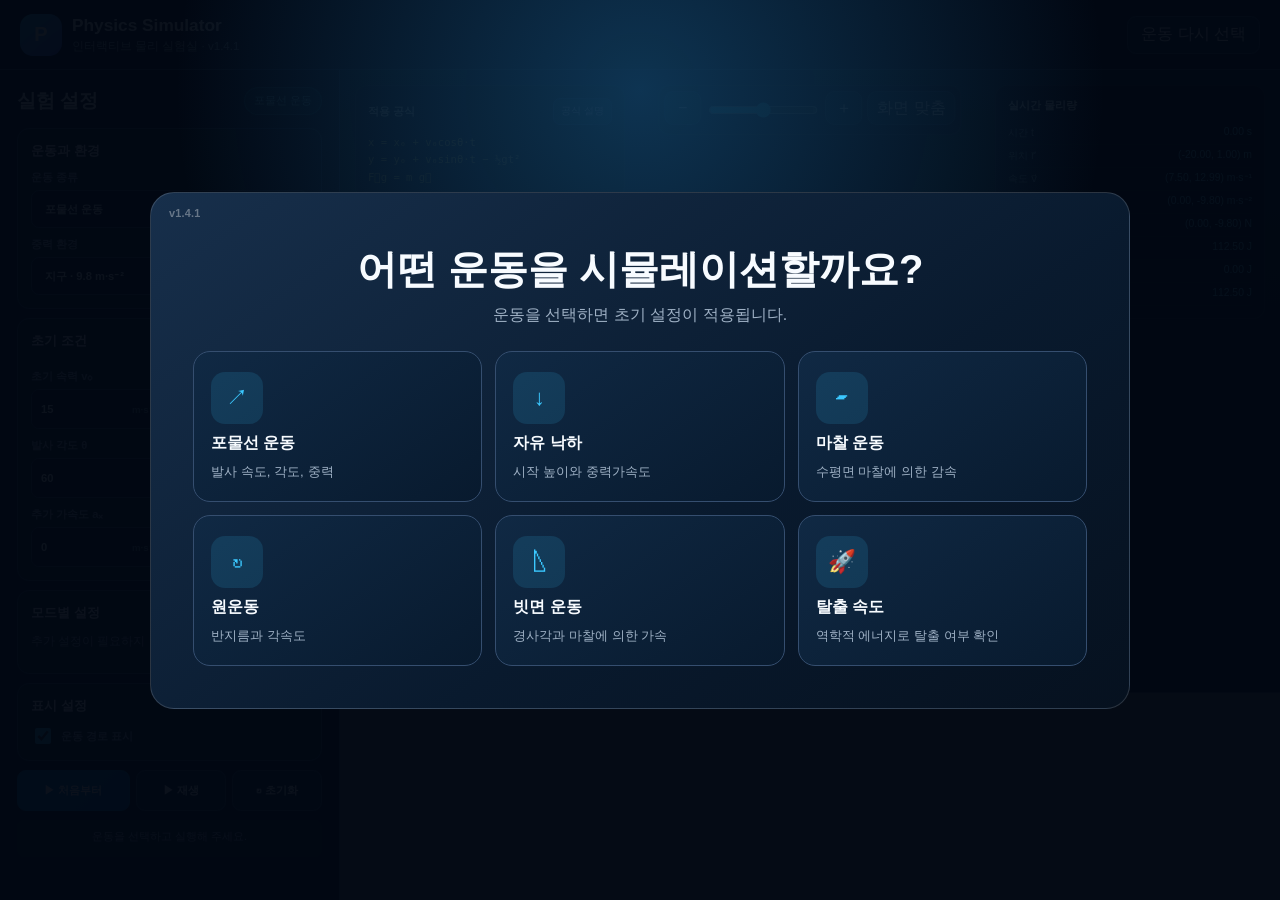
==== commit 0e16495a: "Update index.html" ====
--- a/index.html
+++ b/index.html
@@ -631,6 +631,49 @@
     }
   </style>
 
+
+<script>
+/* v1.4.1.1: keep escape-velocity initial speed controls synchronized with the simulation */
+(function () {
+  function syncEscapeInitialSpeed() {
+    const selectors = [
+      '#escapeInitialSpeed', '#initialSpeed', '#escape-speed',
+      '[name="escapeInitialSpeed"]', '[name="initialSpeed"]'
+    ];
+    let el = null;
+    for (const s of selectors) {
+      el = document.querySelector(s);
+      if (el) break;
+    }
+    if (!el) return;
+
+    const value = Number(el.value);
+    if (!Number.isFinite(value)) return;
+
+    // Update common global/state variable names used by the simulator.
+    if (typeof window.initialSpeed !== 'undefined') window.initialSpeed = value;
+    if (typeof window.escapeInitialSpeed !== 'undefined') window.escapeInitialSpeed = value;
+    if (typeof window.v0 !== 'undefined') window.v0 = value;
+    if (typeof window.initialVelocity !== 'undefined') window.initialVelocity = value;
+
+    // Update matching output labels.
+    document.querySelectorAll(
+      '#escapeInitialSpeedValue, #initialSpeedValue, [data-for="escapeInitialSpeed"], [data-for="initialSpeed"]'
+    ).forEach(out => out.textContent = value);
+  }
+
+  document.addEventListener('DOMContentLoaded', function () {
+    document.querySelectorAll(
+      '#escapeInitialSpeed, #initialSpeed, #escape-speed, [name="escapeInitialSpeed"], [name="initialSpeed"]'
+    ).forEach(el => {
+      el.addEventListener('input', syncEscapeInitialSpeed);
+      el.addEventListener('change', syncEscapeInitialSpeed);
+    });
+    syncEscapeInitialSpeed();
+  });
+})();
+</script>
+
 </head>
 
 <body>
@@ -639,7 +682,7 @@
 
   <div id="modeModal" class="modal">
     <section class="mode-dialog">
-      <span class="version-badge">v1.4</span>
+      <span class="version-badge">v1.4.1</span>
 
 
   <h2>어떤 운동을 시뮬레이션할까요?</h2>
@@ -708,7 +751,7 @@
       <div class="logo">P</div>
       <div>
         <h1>Physics Simulator</h1>
-        <p>인터랙티브 물리 실험실 · v1.4</p>
+        <p>인터랙티브 물리 실험실 · v1.4.1</p>
       </div>
     </div>
 
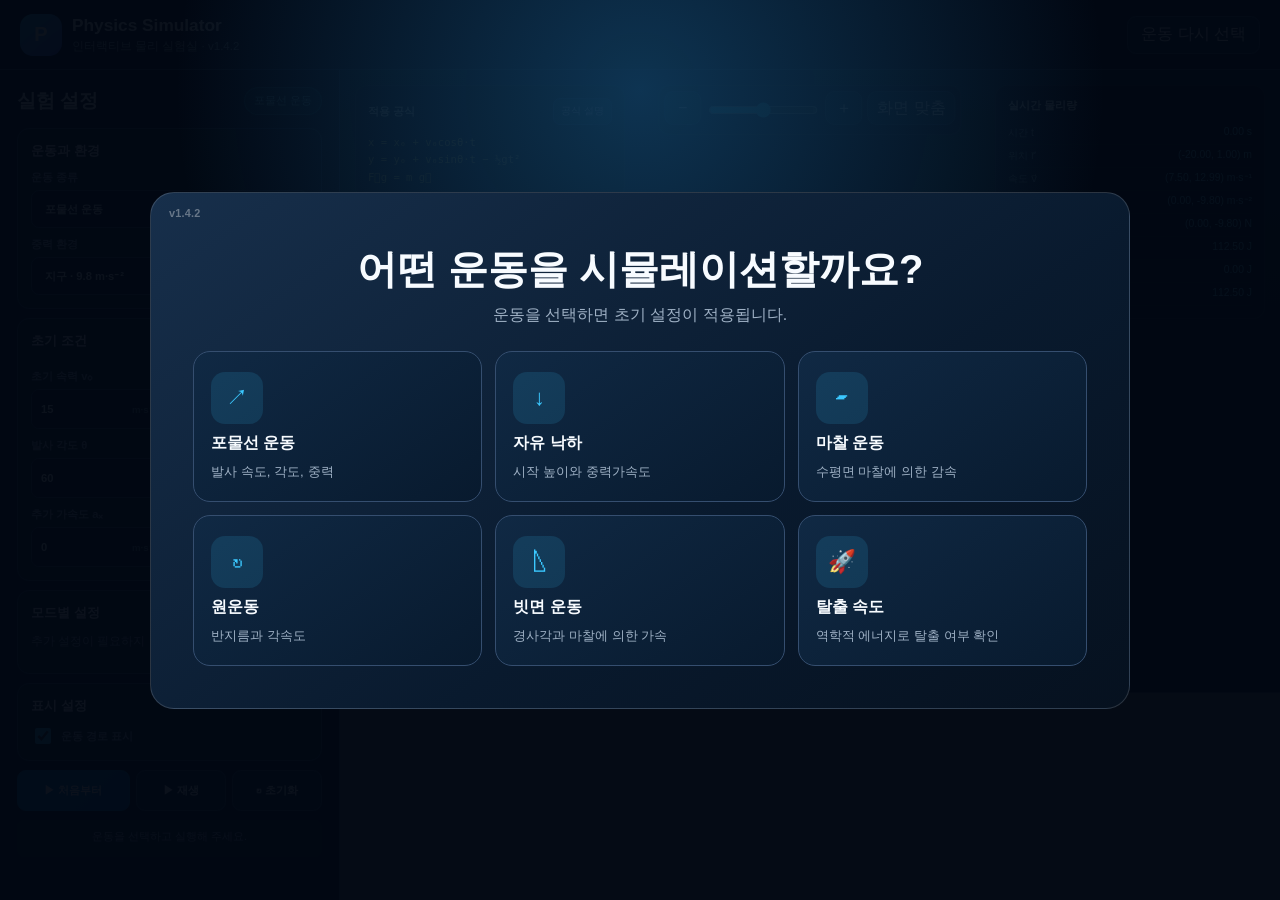
==== commit 755f24d1: "Update index.html" ====
--- a/index.html
+++ b/index.html
@@ -633,7 +633,7 @@
 
 
 <script>
-/* v1.4.1.1: keep escape-velocity initial speed controls synchronized with the simulation */
+/* v1.4.2.1: keep escape-velocity initial speed controls synchronized with the simulation */
 (function () {
   function syncEscapeInitialSpeed() {
     const selectors = [
@@ -682,7 +682,7 @@
 
   <div id="modeModal" class="modal">
     <section class="mode-dialog">
-      <span class="version-badge">v1.4.1</span>
+      <span class="version-badge">v1.4.2</span>
 
 
   <h2>어떤 운동을 시뮬레이션할까요?</h2>
@@ -751,7 +751,7 @@
       <div class="logo">P</div>
       <div>
         <h1>Physics Simulator</h1>
-        <p>인터랙티브 물리 실험실 · v1.4.1</p>
+        <p>인터랙티브 물리 실험실 · v1.4.2</p>
       </div>
     </div>
 
@@ -1238,6 +1238,11 @@
 
     const ENERGY_EPSILON = 0.05;
 
+    // 탈출 판정의 기준이 되는 초기 역학적 에너지.
+    // 수치 적분 오차 때문에 E<0 물체가 장시간 후 E>0으로
+    // 잘못 판정되는 것을 막습니다.
+    let escapeInitialEnergy = null;
+
 
     function numberValue(input, fallback = 0) {
       const value = Number(input.value);
@@ -1599,6 +1604,10 @@
       const mode =
         modeSelect.value;
 
+      if (mode !== "escape") {
+        escapeInitialEnergy = null;
+      }
+
       const speed =
         numberValue(speedInput);
 
@@ -1755,8 +1764,11 @@
           초기 에너지에 따른 상태 표시
         */
 
+        escapeInitialEnergy =
+          computeEscapeMechanicalEnergy();
+
         const energy =
-          computeEscapeMechanicalEnergy();
+          escapeInitialEnergy;
 
         if (energy > ENERGY_EPSILON) {
 
@@ -2065,21 +2077,52 @@
             distanceFromCenter
           );
 
+        // Velocity Verlet:
+        // 단순 Euler 적분은 장시간 시뮬레이션에서 에너지를 인위적으로
+        // 증가시켜 탈출 불가(v0 < v_escape) 물체가 탈출하는 문제가 생길 수 있습니다.
+        const oldAccelerationX = accelerationX;
+        const oldAccelerationY = accelerationY;
+
+        x +=
+          velocityX * deltaTime +
+          0.5 * oldAccelerationX * deltaTime * deltaTime;
+
+        y +=
+          velocityY * deltaTime +
+          0.5 * oldAccelerationY * deltaTime * deltaTime;
+
+        const newDistanceForAcceleration =
+          Math.max(Math.hypot(x, y), 0.01);
+
+        const newGravitationalAcceleration =
+          surfaceGravity *
+          planetRadius *
+          planetRadius /
+          (
+            newDistanceForAcceleration *
+            newDistanceForAcceleration
+          );
+
+        const newAccelerationX =
+          -newGravitationalAcceleration *
+          (x / newDistanceForAcceleration);
+
+        const newAccelerationY =
+          -newGravitationalAcceleration *
+          (y / newDistanceForAcceleration);
+
         velocityX +=
-          accelerationX *
+          0.5 *
+          (oldAccelerationX + newAccelerationX) *
           deltaTime;
 
         velocityY +=
-          accelerationY *
+          0.5 *
+          (oldAccelerationY + newAccelerationY) *
           deltaTime;
 
-        x +=
-          velocityX *
-          deltaTime;
-
-        y +=
-          velocityY *
-          deltaTime;
+        accelerationX = newAccelerationX;
+        accelerationY = newAccelerationY;
 
 
         /*
@@ -2317,7 +2360,8 @@
               computeEscapeMechanicalEnergy();
 
             if (
-              energy >
+              escapeInitialEnergy !== null &&
+              escapeInitialEnergy >
               ENERGY_EPSILON
             ) {
 
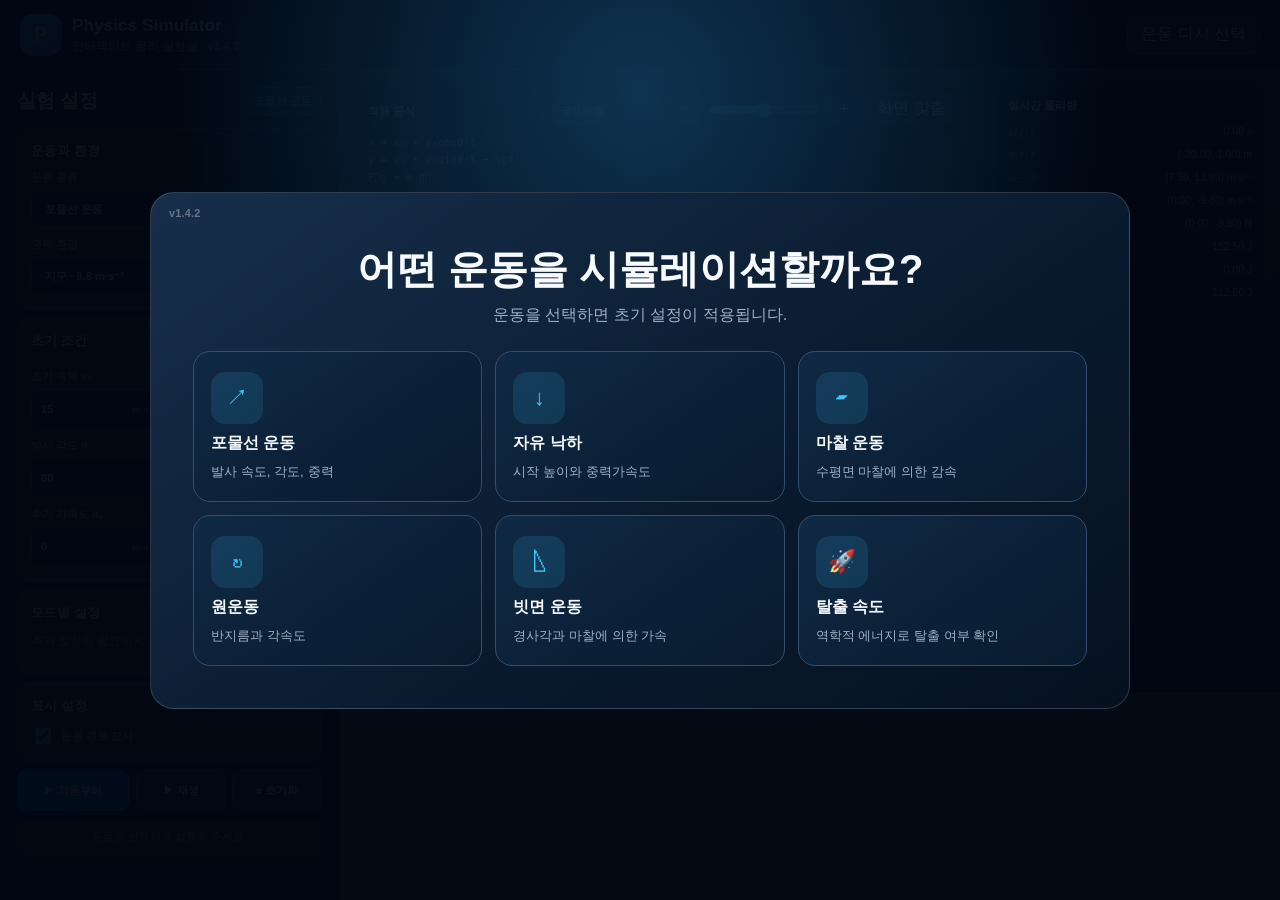
==== commit 03fb2d44: "Update index.html" ====
--- a/index.html
+++ b/index.html
@@ -751,7 +751,7 @@
       <div class="logo">P</div>
       <div>
         <h1>Physics Simulator</h1>
-        <p>인터랙티브 물리 실험실 · v1.4.2</p>
+        <p>인터랙티브 물리 실험실 · v1.4.3</p>
       </div>
     </div>
 
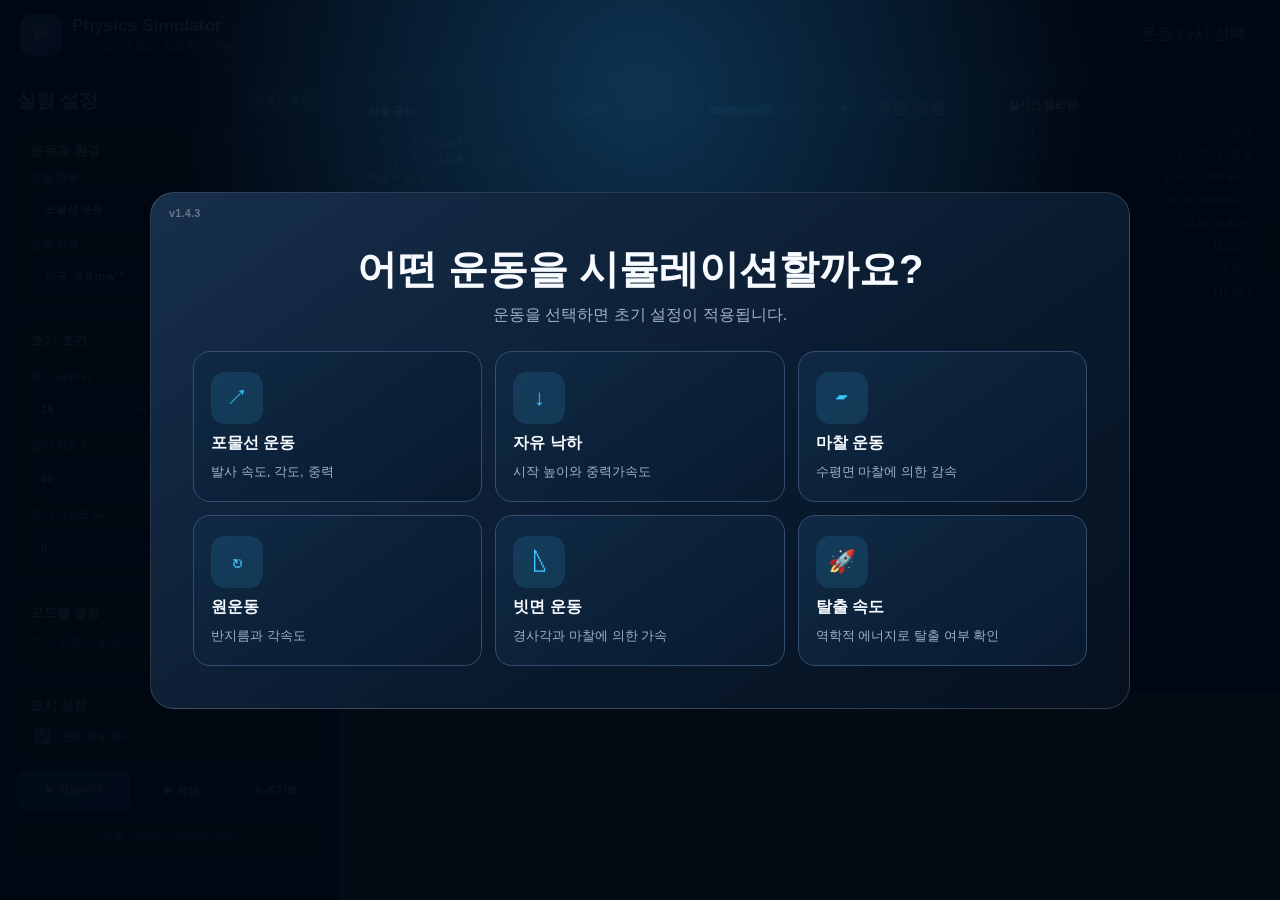
==== commit 3596594c: "Update index.html" ====
--- a/index.html
+++ b/index.html
@@ -682,7 +682,7 @@
 
   <div id="modeModal" class="modal">
     <section class="mode-dialog">
-      <span class="version-badge">v1.4.2</span>
+      <span class="version-badge">v1.4.3</span>
 
 
   <h2>어떤 운동을 시뮬레이션할까요?</h2>
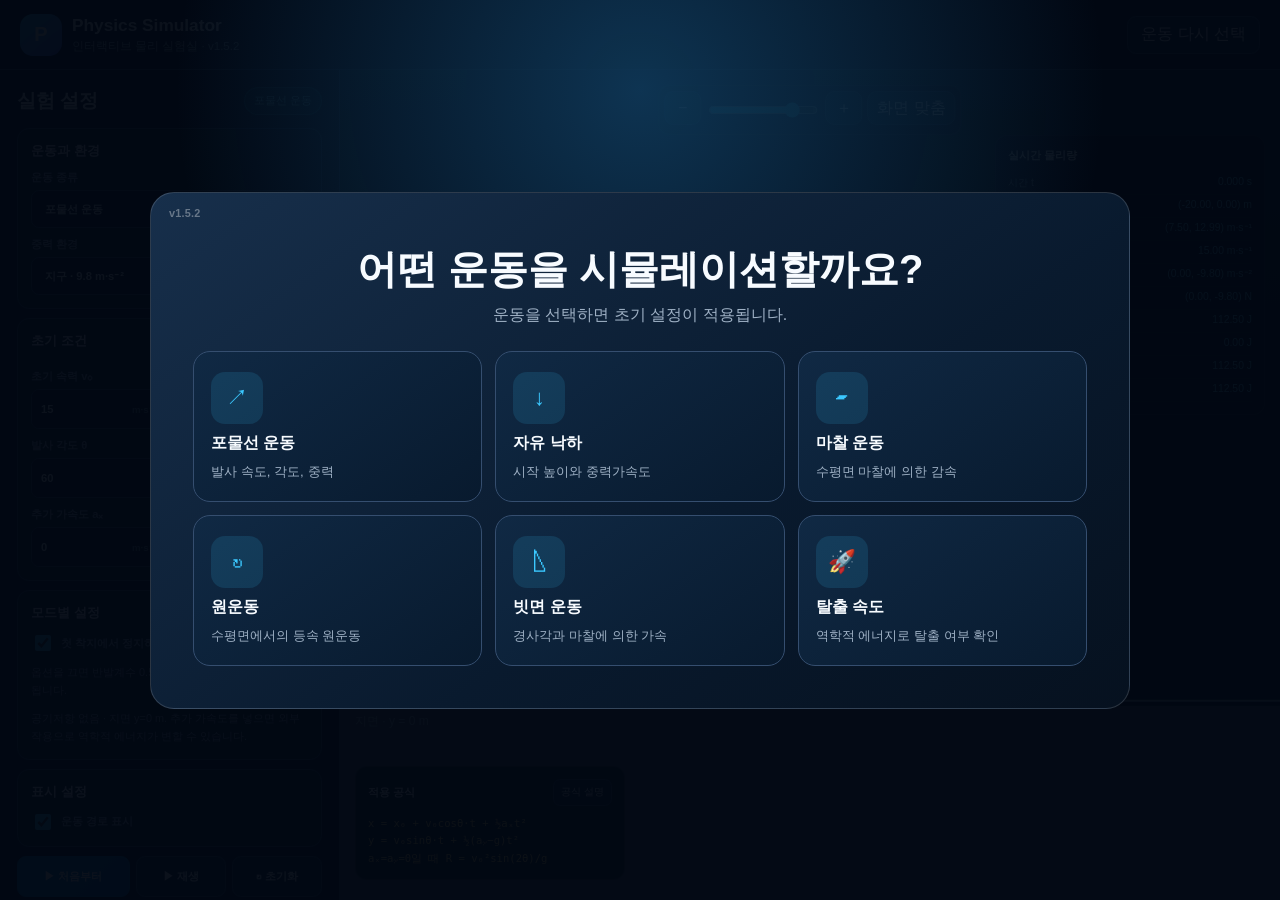
==== commit 81328663: "Add files via upload" ====
--- a/index.html
+++ b/index.html
@@ -1,3441 +1,1999 @@
-<!doctype html>
-
-<html lang="ko">
-<head>
-  <meta charset="UTF-8">
-  <meta name="viewport" content="width=device-width, initial-scale=1">
-  <title>Physics Simulator</title>
-
-  <style>
-    :root {
-      color-scheme: dark;
-      --bg: #06101d;
-      --panel: #0c1929;
-      --panel2: #14263d;
-      --border: #2f4868;
-      --primary: #3bc8ff;
-      --text: #f7fbff;
-      --muted: #9fb1c5;
-      --yellow: #ffda3d;
-      --green: #43e6a1;
-      --red: #ff667a;
-    }
-
-    * {
-      box-sizing: border-box;
-    }
-
-    html,
-    body {
-      min-width: 320px;
-      min-height: 100%;
-    }
-
-    body {
-      margin: 0;
-      background: var(--bg);
-      color: var(--text);
-      font-family:
-        Pretendard,
-        "Noto Sans KR",
-        Arial,
-        sans-serif;
-    }
-
-    button,
-    input,
-    select {
-      font: inherit;
-    }
-
-    button {
-      color: inherit;
-      cursor: pointer;
-    }
-
-    header {
-      min-height: 70px;
-      padding: 12px 20px;
-      display: flex;
-      align-items: center;
-      justify-content: space-between;
-      gap: 14px;
-      border-bottom: 1px solid var(--border);
-      background: #081523;
-    }
-
-    .brand {
-      display: flex;
-      align-items: center;
-      gap: 10px;
-    }
-
-    .logo {
-      width: 42px;
-      height: 42px;
-      display: grid;
-      place-items: center;
-      border-radius: 13px;
-      background: linear-gradient(140deg, var(--primary), #5366ff);
-      font-size: 1.25rem;
-      font-weight: 900;
-    }
-
-    .brand h1 {
-      margin: 0;
-      font-size: 1.08rem;
-    }
-
-    .brand p {
-      margin: 3px 0 0;
-      color: var(--muted);
-      font-size: 0.72rem;
-    }
-
-    .header-button,
-    .tool-button,
-    .action-button {
-      border: 1px solid var(--border);
-      border-radius: 9px;
-      background: var(--panel2);
-    }
-
-    .header-button {
-      min-height: 38px;
-      padding: 0 13px;
-    }
-
-    button:hover {
-      border-color: var(--primary);
-      background: #1b3858;
-    }
-
-    .app {
-      height: calc(100vh - 70px);
-      min-height: 650px;
-      display: grid;
-      grid-template-columns: 340px minmax(0, 1fr);
-    }
-
-    aside {
-      padding: 17px;
-      overflow-y: auto;
-      border-right: 1px solid var(--border);
-      background: #091625;
-    }
-
-    .panel-title {
-      display: flex;
-      align-items: center;
-      justify-content: space-between;
-      gap: 10px;
-      margin-bottom: 13px;
-    }
-
-    .panel-title h2 {
-      margin: 0;
-      font-size: 1.2rem;
-    }
-
-    #modeBadge {
-      padding: 6px 9px;
-      border: 1px solid rgb(59 200 255 / 30%);
-      border-radius: 999px;
-      background: rgb(59 200 255 / 12%);
-      color: #83dfff;
-      font-size: 0.67rem;
-    }
-
-    .control-card {
-      margin-bottom: 9px;
-      padding: 13px;
-      border: 1px solid var(--border);
-      border-radius: 12px;
-      background: var(--panel);
-    }
-
-    .control-card h3 {
-      margin: 0 0 10px;
-      font-size: 0.82rem;
-    }
-
-    label {
-      margin-top: 9px;
-      display: grid;
-      gap: 5px;
-      color: var(--muted);
-      font-size: 0.7rem;
-      font-weight: 600;
-    }
-
-    input,
-    select {
-      width: 100%;
-      height: 38px;
-      padding: 0 9px;
-      border: 1px solid var(--border);
-      border-radius: 8px;
-      outline: 0;
-      background: #06121f;
-      color: var(--text);
-    }
-
-    input:focus,
-    select:focus {
-      border-color: var(--primary);
-    }
-
-    .input-unit {
-      display: grid;
-      grid-template-columns: minmax(0, 1fr) auto;
-      align-items: center;
-      overflow: hidden;
-      border: 1px solid var(--border);
-      border-radius: 8px;
-      background: #06121f;
-    }
-
-    .input-unit input {
-      min-width: 0;
-      border: 0;
-      border-radius: 0;
-    }
-
-    .input-unit span {
-      padding-right: 8px;
-      color: #748a9f;
-      font-size: 0.61rem;
-      white-space: nowrap;
-    }
-
-    .two-columns {
-      display: grid;
-      grid-template-columns: 1fr 1fr;
-      gap: 7px;
-    }
-
-    .check-label {
-      display: flex;
-      align-items: center;
-      gap: 7px;
-    }
-
-    .check-label input {
-      width: 16px;
-      height: 16px;
-      accent-color: var(--primary);
-    }
-
-    .mode-settings {
-      display: none;
-    }
-
-    .mode-settings.active {
-      display: block;
-    }
-
-    .actions {
-      display: grid;
-      grid-template-columns: 1.25fr 1fr 1fr;
-      gap: 6px;
-    }
-
-    .action-button {
-      min-height: 41px;
-      font-size: 0.7rem;
-      font-weight: 700;
-    }
-
-    .primary {
-      border-color: #087fbe;
-      background: linear-gradient(135deg, #087fbe, #176fd0);
-    }
-
-    #message {
-      min-height: 37px;
-      margin: 9px 0 0;
-      padding: 9px;
-      border-radius: 8px;
-      background: rgb(255 255 255 / 4%);
-      color: var(--muted);
-      text-align: center;
-      font-size: 0.67rem;
-      line-height: 1.45;
-    }
-
-    #energyStatus {
-      margin-top: 8px;
-      padding: 8px;
-      border-radius: 8px;
-      text-align: center;
-      font-size: 0.68rem;
-      font-weight: 700;
-      display: none;
-    }
-
-    #energyStatus.escape {
-      display: block;
-      color: #43e6a1;
-      background: rgb(67 230 161 / 10%);
-      border: 1px solid rgb(67 230 161 / 20%);
-    }
-
-    #energyStatus.bound {
-      display: block;
-      color: #ff667a;
-      background: rgb(255 102 122 / 10%);
-      border: 1px solid rgb(255 102 122 / 20%);
-    }
-
-    #energyStatus.minimum {
-      display: block;
-      color: #ffda3d;
-      background: rgb(255 218 61 / 10%);
-      border: 1px solid rgb(255 218 61 / 20%);
-    }
-
-    .simulation {
-      position: relative;
-      min-width: 0;
-      min-height: 650px;
-      overflow: hidden;
-      background: #020811;
-    }
-
-    #canvas {
-      position: absolute;
-      inset: 0;
-      display: block;
-      width: 100%;
-      height: 100%;
-    }
-
-    .tools {
-      position: absolute;
-      z-index: 5;
-      top: 15px;
-      left: 50%;
-      padding: 5px;
-      display: flex;
-      gap: 5px;
-      transform: translateX(-50%);
-      border: 1px solid rgb(255 255 255 / 12%);
-      border-radius: 11px;
-      background: rgb(7 19 34 / 84%);
-    }
-
-    .tool-button {
-      min-width: 37px;
-      height: 34px;
-      padding: 0 9px;
-    }
-
-    .tools input[type="range"] {
-      width: 110px;
-      height: 34px;
-      padding: 0;
-      accent-color: var(--primary);
-      background: transparent;
-      border: 0;
-    }
-
-    .overlay {
-      position: absolute;
-      z-index: 4;
-      top: 15px;
-      width: 270px;
-      max-height: calc(100% - 80px);
-      padding: 12px;
-      overflow-y: auto;
-      border: 1px solid rgb(255 255 255 / 12%);
-      border-radius: 12px;
-      background: rgb(5 14 27 / 80%);
-      backdrop-filter: blur(9px);
-    }
-
-    .formula-card {
-      left: 15px;
-      color: #ffe36c;
-    }
-
-    .info-card {
-      right: 15px;
-    }
-
-    .overlay-title {
-      margin-bottom: 9px;
-      display: flex;
-      justify-content: space-between;
-      align-items: center;
-      gap: 8px;
-      color: white;
-      font-size: 0.7rem;
-    }
-
-    .overlay-title button {
-      min-height: 27px;
-      padding: 3px 7px;
-      border: 1px solid var(--border);
-      border-radius: 7px;
-      background: var(--panel2);
-      color: white;
-      font-size: 0.61rem;
-    }
-
-    #formulaText {
-      margin: 0;
-      white-space: pre-wrap;
-      font: 0.66rem/1.65 Consolas, monospace;
-    }
-
-    .physics-row {
-      padding: 4px 0;
-      display: grid;
-      grid-template-columns: minmax(70px, 1fr) auto;
-      gap: 8px;
-      border-bottom: 1px solid rgb(255 255 255 / 6%);
-      font-size: 0.65rem;
-    }
-
-    .physics-name {
-      color: #a8bacd;
-    }
-
-    .physics-value {
-      color: #71dcff;
-      text-align: right;
-      white-space: nowrap;
-    }
-
-    .energy-positive {
-      color: var(--green) !important;
-    }
-
-    .energy-negative {
-      color: var(--red) !important;
-    }
-
-    .energy-zero {
-      color: var(--yellow) !important;
-    }
-
-    .escape-help {
-      margin-top: 9px;
-      padding: 9px;
-      border-radius: 8px;
-      background: rgb(59 200 255 / 7%);
-      color: var(--muted);
-      font-size: 0.64rem;
-      line-height: 1.55;
-    }
-
-    .escape-help strong {
-      color: #83dfff;
-    }
-
-    /* 운동 선택 모달 */
-
-    .modal {
-      position: fixed;
-      z-index: 999999;
-      inset: 0;
-      padding: 20px;
-      display: grid;
-      place-items: center;
-      background:
-        radial-gradient(circle at 50% 10%, rgb(33 119 177 / 40%), transparent 45%),
-        rgb(2 8 18 / 96%);
-    }
-
-    .modal.hidden {
-      display: none;
-    }
-
-    .mode-dialog {
-      position: relative;
-      width: min(980px, 96vw);
-      max-height: 92vh;
-      padding: clamp(24px, 4vw, 42px);
-      overflow-y: auto;
-      border: 1px solid rgb(255 255 255 / 15%);
-      border-radius: 24px;
-      background: linear-gradient(145deg, #172f4b, #091a2e 60%, #06111f);
-    }
-
-    .version-badge {
-      position: absolute;
-      top: 14px;
-      left: 18px;
-      color: rgb(255 255 255 / 35%);
-      font-size: 0.68rem;
-      font-weight: 600;
-      letter-spacing: 0.02em;
-      pointer-events: none;
-    }
-
-    .mode-dialog h2 {
-      margin: 7px 0 8px;
-      text-align: center;
-      font-size: clamp(1.6rem, 4vw, 2.5rem);
-    }
-
-    .mode-dialog > p {
-      margin: 0 0 25px;
-      color: var(--muted);
-      text-align: center;
-    }
-
-    .mode-grid {
-      display: grid;
-      grid-template-columns: repeat(3, minmax(0, 1fr));
-      gap: 13px;
-    }
-
-    .mode-button {
-      min-height: 145px;
-      padding: 20px 17px;
-      display: flex;
-      flex-direction: column;
-      align-items: flex-start;
-      justify-content: center;
-      gap: 9px;
-      border: 1px solid #354e6f;
-      border-radius: 17px;
-      background: linear-gradient(145deg, #102944, #081a2e);
-      text-align: left;
-    }
-
-    .mode-button:hover {
-      transform: translateY(-4px);
-      border-color: var(--primary);
-      background: #164569;
-    }
-
-    .mode-button span {
-      width: 52px;
-      height: 52px;
-      display: grid;
-      place-items: center;
-      border-radius: 14px;
-      background: rgb(59 200 255 / 13%);
-      color: var(--primary);
-      font-size: 1.4rem;
-    }
-
-    .mode-button small {
-      color: var(--muted);
-    }
-
-    /* 공식 설명 모달 */
-
-    .formula-dialog {
-      width: min(650px, 96vw);
-      max-height: 90vh;
-      padding: 22px;
-      overflow-y: auto;
-      border: 1px solid var(--border);
-      border-radius: 18px;
-      background: #0b192b;
-    }
-
-    .dialog-heading {
-      display: flex;
-      justify-content: space-between;
-      gap: 12px;
-    }
-
-    .dialog-heading h2 {
-      margin: 0;
-    }
-
-    .close-button {
-      width: 37px;
-      height: 37px;
-      border: 1px solid var(--border);
-      border-radius: 9px;
-      background: var(--panel2);
-    }
-
-    #formulaDescription {
-      margin-top: 16px;
-      color: #d7e3f1;
-      line-height: 1.75;
-    }
-
-    #formulaDescription pre {
-      padding: 12px;
-      border-radius: 9px;
-      background: #06121f;
-      color: #ffe36c;
-      white-space: pre-wrap;
-    }
-
-    @media (max-width: 850px) {
-      .app {
-        grid-template-columns: 300px minmax(0, 1fr);
-      }
-
-      .overlay {
-        width: 215px;
-      }
-    }
-
-    @media (max-width: 700px) {
-      body {
-        overflow: auto;
-      }
-
-      .app {
-        height: auto;
-        display: flex;
-        flex-direction: column;
-      }
-
-      .simulation {
-        order: 1;
-        height: 62vh;
-        min-height: 500px;
-      }
-
-      aside {
-        order: 2;
-        overflow: visible;
-        border-top: 1px solid var(--border);
-        border-right: 0;
-      }
-
-      .overlay {
-        top: auto;
-        bottom: 8px;
-        width: calc(50% - 10px);
-        max-height: 180px;
-        padding: 8px;
-      }
-
-      .formula-card {
-        left: 5px;
-      }
-
-      .info-card {
-        right: 5px;
-      }
-
-      .mode-grid {
-        grid-template-columns: 1fr 1fr;
-        gap: 8px;
-      }
-
-      .mode-button {
-        min-height: 120px;
-      }
-    }
-  </style>
-
-
-<script>
-/* v1.4.2.1: keep escape-velocity initial speed controls synchronized with the simulation */
-(function () {
-  function syncEscapeInitialSpeed() {
-    const selectors = [
-      '#escapeInitialSpeed', '#initialSpeed', '#escape-speed',
-      '[name="escapeInitialSpeed"]', '[name="initialSpeed"]'
-    ];
-    let el = null;
-    for (const s of selectors) {
-      el = document.querySelector(s);
-      if (el) break;
-    }
-    if (!el) return;
-
-    const value = Number(el.value);
-    if (!Number.isFinite(value)) return;
-
-    // Update common global/state variable names used by the simulator.
-    if (typeof window.initialSpeed !== 'undefined') window.initialSpeed = value;
-    if (typeof window.escapeInitialSpeed !== 'undefined') window.escapeInitialSpeed = value;
-    if (typeof window.v0 !== 'undefined') window.v0 = value;
-    if (typeof window.initialVelocity !== 'undefined') window.initialVelocity = value;
-
-    // Update matching output labels.
-    document.querySelectorAll(
-      '#escapeInitialSpeedValue, #initialSpeedValue, [data-for="escapeInitialSpeed"], [data-for="initialSpeed"]'
-    ).forEach(out => out.textContent = value);
-  }
-
-  document.addEventListener('DOMContentLoaded', function () {
-    document.querySelectorAll(
-      '#escapeInitialSpeed, #initialSpeed, #escape-speed, [name="escapeInitialSpeed"], [name="initialSpeed"]'
-    ).forEach(el => {
-      el.addEventListener('input', syncEscapeInitialSpeed);
-      el.addEventListener('change', syncEscapeInitialSpeed);
-    });
-    syncEscapeInitialSpeed();
-  });
-})();
-</script>
-
-</head>
-
-<body>
-
-  <!-- 운동 선택 -->
-
-  <div id="modeModal" class="modal">
-    <section class="mode-dialog">
-      <span class="version-badge">v1.4.3</span>
-
-
-  <h2>어떤 운동을 시뮬레이션할까요?</h2>
-  <p>운동을 선택하면 초기 설정이 적용됩니다.</p>
-
-  <div class="mode-grid">
-    <button class="mode-button" type="button" data-mode="projectile">
-      <span>↗</span>
-      <strong>포물선 운동</strong>
-      <small>발사 속도, 각도, 중력</small>
-    </button>
-
-    <button class="mode-button" type="button" data-mode="freefall">
-      <span>↓</span>
-      <strong>자유 낙하</strong>
-      <small>시작 높이와 중력가속도</small>
-    </button>
-
-    <button class="mode-button" type="button" data-mode="friction">
-      <span>▰</span>
-      <strong>마찰 운동</strong>
-      <small>수평면 마찰에 의한 감속</small>
-    </button>
-
-    <button class="mode-button" type="button" data-mode="circular">
-      <span>↻</span>
-      <strong>원운동</strong>
-      <small>반지름과 각속도</small>
-    </button>
-
-    <button class="mode-button" type="button" data-mode="incline">
-      <span>◺</span>
-      <strong>빗면 운동</strong>
-      <small>경사각과 마찰에 의한 가속</small>
-    </button>
-
-    <button class="mode-button" type="button" data-mode="escape">
-      <span>🚀</span>
-      <strong>탈출 속도</strong>
-      <small>역학적 에너지로 탈출 여부 확인</small>
-    </button>
-  </div>
-</section>
-
-
-  </div>
-
-  <!-- 공식 설명 -->
-
-  <div id="formulaModal" class="modal hidden">
-    <section class="formula-dialog">
-      <div class="dialog-heading">
-        <h2 id="formulaTitle">공식 설명</h2>
-        <button id="closeFormula" class="close-button" type="button">×</button>
-      </div>
-
-
-  <div id="formulaDescription"></div>
-</section>
-
-
-  </div>
-
-  <header>
-    <div class="brand">
-      <div class="logo">P</div>
-      <div>
-        <h1>Physics Simulator</h1>
-        <p>인터랙티브 물리 실험실 · v1.4.3</p>
-      </div>
-    </div>
-
-
-<button id="openMode" class="header-button" type="button">
-  운동 다시 선택
-</button>
-
-
-  </header>
-
-  <main class="app">
-
-
-<aside>
-
-  <div class="panel-title">
-    <h2>실험 설정</h2>
-    <span id="modeBadge">포물선 운동</span>
-  </div>
-
-  <!-- 운동과 환경 -->
-  <section class="control-card">
-    <h3>운동과 환경</h3>
-
-    <label>
-      운동 종류
-      <select id="mode">
-        <option value="projectile">포물선 운동</option>
-        <option value="freefall">자유 낙하</option>
-        <option value="friction">마찰 운동</option>
-        <option value="circular">원운동</option>
-        <option value="incline">빗면 운동</option>
-        <option value="escape">탈출 속도</option>
-      </select>
-    </label>
-
-    <label>
-      중력 환경
-      <select id="gravity">
-        <option value="9.8">지구 · 9.8 m·s⁻²</option>
-        <option value="1.62">달 · 1.62 m·s⁻²</option>
-        <option value="3.72">화성 · 3.72 m·s⁻²</option>
-        <option value="0">무중력 · 0 m·s⁻²</option>
-      </select>
-    </label>
-  </section>
-
-  <!-- 초기 조건 -->
-  <section class="control-card">
-    <h3>초기 조건</h3>
-
-    <div class="two-columns">
-
-      <label>
-        초기 속력 v₀
-        <div class="input-unit">
-          <input id="speed" type="number" value="15" step="0.1">
-          <span>m·s⁻¹</span>
-        </div>
-      </label>
-
-      <label>
-        질량 m
-        <div class="input-unit">
-          <input id="mass" type="number" value="1" min="0.01" step="0.1">
-          <span>kg</span>
-        </div>
-      </label>
-
-    </div>
-
-    <label>
-      발사 각도 θ
-      <div class="input-unit">
-        <input id="angle" type="number" value="60" step="1">
-        <span>°</span>
-      </div>
-    </label>
-
-    <div class="two-columns">
-
-      <label>
-        추가 가속도 aₓ
-        <div class="input-unit">
-          <input id="accelerationX" type="number" value="0" step="0.1">
-          <span>m·s⁻²</span>
-        </div>
-      </label>
-
-      <label>
-        추가 가속도 aᵧ
-        <div class="input-unit">
-          <input id="accelerationY" type="number" value="0" step="0.1">
-          <span>m·s⁻²</span>
-        </div>
-      </label>
-
-    </div>
-  </section>
-
-  <!-- 모드별 설정 -->
-  <section class="control-card">
-    <h3>모드별 설정</h3>
-
-    <div id="freefallSettings" class="mode-settings">
-
-      <label>
-        시작 높이 h₀
-        <div class="input-unit">
-          <input id="freefallHeight" type="number" value="25" min="1" step="1">
-          <span>m</span>
-        </div>
-      </label>
-
-    </div>
-
-    <div id="frictionSettings" class="mode-settings">
-
-      <label>
-        운동마찰계수 μₖ
-        <input id="frictionCoefficient" type="number" value="0.3" min="0" step="0.01">
-      </label>
-
-    </div>
-
-    <div id="circularSettings" class="mode-settings">
-
-      <label>
-        반지름 r
-        <div class="input-unit">
-          <input id="radius" type="number" value="10" min="1" step="0.5">
-          <span>m</span>
-        </div>
-      </label>
-
-      <label>
-        각속도 ω
-        <div class="input-unit">
-          <input id="angularVelocity" type="number" value="1" step="0.1">
-          <span>rad·s⁻¹</span>
-        </div>
-      </label>
-
-    </div>
-
-    <div id="inclineSettings" class="mode-settings">
-
-      <label>
-        경사각 φ
-        <div class="input-unit">
-          <input id="inclineAngle" type="number" value="30" min="0" max="89" step="1">
-          <span>°</span>
-        </div>
-      </label>
-
-      <label>
-        정지/운동마찰계수 μ
-        <input id="inclineFriction" type="number" value="0.2" min="0" step="0.01">
-      </label>
-
-    </div>
-
-    <div id="escapeSettings" class="mode-settings">
-
-      <label>
-        표면 중력가속도 g₀
-        <div class="input-unit">
-          <input id="planetGravity" type="number" value="9.8" min="0.01" step="0.1">
-          <span>m·s⁻²</span>
-        </div>
-      </label>
-
-      <label>
-        천체 반지름 R
-        <div class="input-unit">
-          <input id="planetRadius" type="number" value="35" min="1" step="0.5">
-          <span>m</span>
-        </div>
-      </label>
-
-      <label class="check-label">
-        <input id="useEscapeSpeed" type="checkbox" checked>
-        계산된 탈출 속도로 발사
-      </label>
-
-      <label>
-        시점
-        <select id="escapeView">
-          <option value="planet">행성 고정 (물체가 움직입니다)</option>
-          <option value="object">물체 고정 (행성이 움직입니다)</option>
-        </select>
-      </label>
-
-      <div class="escape-help">
-        <strong>탈출 조건</strong><br>
-        E = K + U<br>
-        E &gt; 0 : 탈출<br>
-        E = 0 : 최소 탈출 조건<br>
-        E &lt; 0 : 다시 행성으로 낙하
-      </div>
-
-    </div>
-
-    <p id="noExtraSettings" style="color:var(--muted);font-size:.72rem;">
-      추가 설정이 필요하지 않습니다.
-    </p>
-  </section>
-
-  <!-- 에너지 상태 -->
-  <div id="energyStatus"></div>
-
-  <!-- 표시 설정 -->
-  <section class="control-card">
-    <h3>표시 설정</h3>
-
-    <label class="check-label">
-      <input id="showTrail" type="checkbox" checked>
-      운동 경로 표시
-    </label>
-  </section>
-
-  <!-- 버튼 -->
-  <div class="actions">
-
-    <button id="start" class="action-button primary" type="button">
-      ▶ 처음부터
-    </button>
-
-    <button id="playPause" class="action-button" type="button">
-      ▶ 재생
-    </button>
-
-    <button id="reset" class="action-button" type="button">
-      ↻ 초기화
-    </button>
-
-  </div>
-
-  <p id="message">
-    운동을 선택하고 실행해 주세요.
-  </p>
-
-</aside>
-
-<!-- 시뮬레이션 -->
-<section id="simulation" class="simulation">
-
-  <canvas id="canvas"></canvas>
-
-  <div class="tools">
-
-    <button id="zoomOut" class="tool-button" type="button">
-      −
-    </button>
-
-    <input
-      id="zoomSlider"
-      type="range"
-      min="0"
-      max="100"
-      value="50"
-      step="0.1"
-    >
-
-    <button id="zoomIn" class="tool-button" type="button">
-      ＋
-    </button>
-
-    <button id="fitView" class="tool-button" type="button">
-      화면 맞춤
-    </button>
-
-  </div>
-
-  <div class="overlay formula-card">
-
-    <div class="overlay-title">
-      <strong>적용 공식</strong>
-
-      <button id="showFormula" type="button">
-        공식 설명
-      </button>
-    </div>
-
-    <pre id="formulaText"></pre>
-
-  </div>
-
-  <div class="overlay info-card">
-
-    <div class="overlay-title">
-      <strong>실시간 물리량</strong>
-    </div>
-
-    <div id="physicsInfo"></div>
-
-  </div>
-
-</section>
-
-
-  </main>
-
-  <script>
-    "use strict";
-
-    const MODES = {
-
-      projectile: {
-        name: "포물선 운동",
-        speed: 15,
-        angle: 60,
-
-        formula:
-`x = x₀ + v₀cosθ·t
-y = y₀ + v₀sinθ·t − ½gt²
-F⃗g = m g⃗`,
-
-        explanation:
-          "수평 방향에는 사용자가 추가한 가속도 aₓ가 작용하고, " +
-          "수직 방향에는 중력가속도 −g와 추가 가속도 aᵧ가 작용합니다."
-      },
-
-      freefall: {
-        name: "자유 낙하",
-        speed: 0,
-        angle: 270,
-
-        formula:
-`vᵧ = v₀ᵧ − gt
-y = y₀ + v₀ᵧt − ½gt²`,
-
-        explanation:
-          "물체가 중력의 영향으로 수직 낙하합니다. " +
-          "공기저항을 무시하면 질량과 관계없이 같은 중력가속도를 갖습니다."
-      },
-
-      friction: {
-        name: "마찰 운동",
-        speed: 15,
-        angle: 0,
-
-        formula:
-`fₖ = μₖN = μₖmg
-aₓ = −μₖg·sgn(vₓ)`,
-
-        explanation:
-          "운동마찰력은 수직항력 N에 비례하며 물체의 운동 방향과 반대로 작용합니다."
-      },
-
-      circular: {
-        name: "원운동",
-        speed: 10,
-        angle: 0,
-
-        formula:
-`v = rω
-a꜀ = rω² = v²/r
-F꜀ = mrω²`,
-
-        explanation:
-          "속력은 일정하지만 속도 방향이 계속 변하므로 " +
-          "원의 중심을 향하는 구심가속도와 구심력이 존재합니다."
-      },
-
-      incline: {
-        name: "빗면 운동",
-        speed: 0,
-        angle: 0,
-
-        formula:
-`a = g sinφ − μg cosφ
-N = mg cosφ
-fₖ = μN`,
-
-        explanation:
-          "빗면에 놓인 물체는 중력의 빗면 방향 성분에 의해 가속되고, " +
-          "마찰력은 운동 방향과 반대로 작용합니다."
-      },
-
-      escape: {
-        name: "탈출 속도",
-        speed: 26.19,
-        angle: 90,
-
-        formula:
-`v_escape = √(2g₀R)
-U = −GMm/r
-E = K + U
-
-E > 0  → 탈출
-E = 0  → 최소 탈출
-E < 0  → 탈출 불가`,
-
-        explanation:
-          "탈출 여부는 역학적 에너지 E = K + U로 판단합니다. " +
-          "천체 표면에서 U = −g₀Rm이고, " +
-          "탈출 속도는 E = 0이 되는 최소 속력입니다. " +
-          "따라서 발사 속력이 탈출 속도보다 작으면 E < 0이 되어 " +
-          "물체는 최고점에 도달한 뒤 다시 천체로 떨어집니다."
-      }
-
-    };
-
-    const get = (id) => document.getElementById(id);
-
-    const modeModal = get("modeModal");
-    const formulaModal = get("formulaModal");
-
-    const modeSelect = get("mode");
-    const modeBadge = get("modeBadge");
-
-    const speedInput = get("speed");
-    const massInput = get("mass");
-    const angleInput = get("angle");
-
-    const accelerationXInput = get("accelerationX");
-    const accelerationYInput = get("accelerationY");
-
-    const gravitySelect = get("gravity");
-
-    const freefallHeightInput = get("freefallHeight");
-    const frictionInput = get("frictionCoefficient");
-
-    const radiusInput = get("radius");
-    const angularVelocityInput = get("angularVelocity");
-
-    const inclineAngleInput = get("inclineAngle");
-    const inclineFrictionInput = get("inclineFriction");
-
-    const planetGravityInput = get("planetGravity");
-    const planetRadiusInput = get("planetRadius");
-
-    const useEscapeSpeedInput = get("useEscapeSpeed");
-    const escapeViewSelect = get("escapeView");
-
-    const zoomSlider = get("zoomSlider");
-    const showTrailInput = get("showTrail");
-
-    const startButton = get("start");
-    const playPauseButton = get("playPause");
-    const resetButton = get("reset");
-
-    const message = get("message");
-    const energyStatus = get("energyStatus");
-
-    const formulaText = get("formulaText");
-    const physicsInfo = get("physicsInfo");
-
-    const simulation = get("simulation");
-    const canvas = get("canvas");
-    const context = canvas.getContext("2d");
-
-    let running = false;
-
-    let elapsed = 0;
-
-    let x = 0;
-    let y = 0;
-
-    let velocityX = 0;
-    let velocityY = 0;
-
-    let accelerationX = 0;
-    let accelerationY = 0;
-
-    let circularAngle = 0;
-
-    let trail = [];
-
-    let zoom = 1;
-
-    let cameraX = 0;
-    let cameraY = 0;
-
-    let previousTime = performance.now();
-
-    let inclineDistance = 0;
-    let inclineVelocity = 0;
-
-    const MIN_ZOOM = 0.02;
-    const MAX_ZOOM = 50;
-
-    const ENERGY_EPSILON = 0.05;
-
-    // 탈출 판정의 기준이 되는 초기 역학적 에너지.
-    // 수치 적분 오차 때문에 E<0 물체가 장시간 후 E>0으로
-    // 잘못 판정되는 것을 막습니다.
-    let escapeInitialEnergy = null;
-
-
-    function numberValue(input, fallback = 0) {
-      const value = Number(input.value);
-
-      return Number.isFinite(value)
-        ? value
-        : fallback;
-    }
-
-
-    function currentMode() {
-      return MODES[modeSelect.value];
-    }
-
-
-    /*
-      탈출 속도
-
-      v_escape = √(2g₀R)
-    */
-    function computeEscapeSpeed() {
-
-      const surfaceGravity =
-        Math.max(
-          numberValue(planetGravityInput, 9.8),
-          0.0001
-        );
-
-      const planetRadius =
-        Math.max(
-          numberValue(planetRadiusInput, 35),
-          1
-        );
-
-      return Math.sqrt(
-        2 * surfaceGravity * planetRadius
-      );
-    }
-
-
-    /*
-      탈출 모드의 중력 퍼텐셜 에너지
-
-      GM = g₀R²
-
-      U = -GMm/r
-
-        = -g₀R²m/r
-    */
-    function computeEscapePotentialEnergy() {
-
-      const mass =
-        Math.max(
-          numberValue(massInput, 1),
-          0.01
-        );
-
-      const surfaceGravity =
-        Math.max(
-          numberValue(planetGravityInput, 9.8),
-          0.0001
-        );
-
-      const planetRadius =
-        Math.max(
-          numberValue(planetRadiusInput, 35),
-          1
-        );
-
-      const distanceFromCenter =
-        Math.max(
-          Math.hypot(x, y),
-          0.0001
-        );
-
-      return (
-        -surfaceGravity *
-        planetRadius *
-        planetRadius *
-        mass /
-        distanceFromCenter
-      );
-    }
-
-
-    /*
-      탈출 모드의 역학적 에너지
-
-      E = K + U
-    */
-    function computeEscapeMechanicalEnergy() {
-
-      const mass =
-        Math.max(
-          numberValue(massInput, 1),
-          0.01
-        );
-
-      const speed =
-        Math.hypot(
-          velocityX,
-          velocityY
-        );
-
-      const kineticEnergy =
-        0.5 * mass * speed * speed;
-
-      const potentialEnergy =
-        computeEscapePotentialEnergy();
-
-      return kineticEnergy + potentialEnergy;
-    }
-
-
-    function updateEnergyStatus() {
-
-      if (modeSelect.value !== "escape") {
-
-        energyStatus.className = "";
-        energyStatus.textContent = "";
-
-        return;
-      }
-
-      const energy =
-        computeEscapeMechanicalEnergy();
-
-      if (energy > ENERGY_EPSILON) {
-
-        energyStatus.className = "escape";
-
-        energyStatus.textContent =
-          "E > 0 · 탈출 가능";
-
-      } else if (energy < -ENERGY_EPSILON) {
-
-        energyStatus.className = "bound";
-
-        energyStatus.textContent =
-          "E < 0 · 중력에 묶임";
-
-      } else {
-
-        energyStatus.className = "minimum";
-
-        energyStatus.textContent =
-          "E ≈ 0 · 최소 탈출 조건";
-      }
-    }
-
-
-    function updateModeInterface() {
-
-      const mode = modeSelect.value;
-      const data = currentMode();
-
-      modeBadge.textContent = data.name;
-
-      formulaText.textContent = data.formula;
-
-      get("freefallSettings")
-        .classList
-        .toggle(
-          "active",
-          mode === "freefall"
-        );
-
-      get("frictionSettings")
-        .classList
-        .toggle(
-          "active",
-          mode === "friction"
-        );
-
-      get("circularSettings")
-        .classList
-        .toggle(
-          "active",
-          mode === "circular"
-        );
-
-      get("inclineSettings")
-        .classList
-        .toggle(
-          "active",
-          mode === "incline"
-        );
-
-      get("escapeSettings")
-        .classList
-        .toggle(
-          "active",
-          mode === "escape"
-        );
-
-      get("noExtraSettings").style.display =
-        mode === "projectile"
-          ? "block"
-          : "none";
-
-      updateEnergyStatus();
-    }
-
-
-    function selectMode(mode) {
-
-      if (!MODES[mode]) {
-        return;
-      }
-
-      modeSelect.value = mode;
-
-      speedInput.value =
-        MODES[mode].speed;
-
-      angleInput.value =
-        MODES[mode].angle;
-
-      updateModeInterface();
-
-      resetSimulation(true);
-
-      modeModal.classList.add("hidden");
-
-      message.textContent =
-        `${MODES[mode].name} 모드가 선택되었습니다.`;
-    }
-
-
-    function resizeCanvas() {
-
-      const rectangle =
-        simulation.getBoundingClientRect();
-
-      const ratio =
-        Math.min(
-          window.devicePixelRatio || 1,
-          2
-        );
-
-      canvas.width =
-        Math.max(
-          1,
-          Math.round(rectangle.width * ratio)
-        );
-
-      canvas.height =
-        Math.max(
-          1,
-          Math.round(rectangle.height * ratio)
-        );
-
-      canvas.style.width =
-        `${rectangle.width}px`;
-
-      canvas.style.height =
-        `${rectangle.height}px`;
-
-      context.setTransform(
-        ratio,
-        0,
-        0,
-        ratio,
-        0,
-        0
-      );
-    }
-
-
-    function autoFitEscapeZoom() {
-
-      const planetRadius =
-        Math.max(
-          numberValue(planetRadiusInput, 35),
-          1
-        );
-
-      const baseScale =
-        Math.max(
-          5,
-          simulation.clientWidth / 80
-        );
-
-      const desiredScreenRadius =
-        Math.min(
-          simulation.clientWidth,
-          simulation.clientHeight
-        ) * 0.32;
-
-      return Math.min(
-        Math.max(
-          desiredScreenRadius /
-          (planetRadius * baseScale),
-          MIN_ZOOM
-        ),
-        MAX_ZOOM
-      );
-    }
-
-
-    function setZoom(nextZoom) {
-
-      zoom =
-        Math.min(
-          Math.max(
-            nextZoom,
-            MIN_ZOOM
-          ),
-          MAX_ZOOM
-        );
-
-      const t =
-        Math.log(
-          zoom / MIN_ZOOM
-        ) /
-        Math.log(
-          MAX_ZOOM / MIN_ZOOM
-        );
-
-      zoomSlider.value =
-        (
-          Math.min(
-            Math.max(t, 0),
-            1
-          ) * 100
-        ).toFixed(1);
-    }
-
-
-    function updateCamera() {
-
-      const mode =
-        modeSelect.value;
-
-      if (
-        mode === "escape" &&
-        escapeViewSelect.value === "object"
-      ) {
-
-        cameraX = x;
-        cameraY = y;
-
-      } else {
-
-        cameraX = 0;
-        cameraY = 0;
-      }
-    }
-
-
-    function resetSimulation(resetZoom = false) {
-
-      running = false;
-
-      elapsed = 0;
-
-      trail = [];
-
-      const mode =
-        modeSelect.value;
-
-      if (mode !== "escape") {
-        escapeInitialEnergy = null;
-      }
-
-      const speed =
-        numberValue(speedInput);
-
-      const angle =
-        numberValue(angleInput) *
-        Math.PI / 180;
-
-      x = -20;
-      y = 1;
-
-      velocityX =
-        speed * Math.cos(angle);
-
-      velocityY =
-        speed * Math.sin(angle);
-
-      accelerationX =
-        numberValue(
-          accelerationXInput
-        );
-
-      accelerationY =
-        numberValue(
-          accelerationYInput
-        ) -
-        numberValue(
-          gravitySelect,
-          9.8
-        );
-
-
-      /* 자유 낙하 */
-
-      if (mode === "freefall") {
-
-        x = 0;
-
-        y =
-          numberValue(
-            freefallHeightInput,
-            25
-          );
-
-        velocityX = 0;
-
-        velocityY =
-          -Math.abs(speed);
-      }
-
-
-      /* 마찰 운동 */
-
-      if (mode === "friction") {
-
-        x = -20;
-        y = 1;
-
-        velocityY = 0;
-
-        accelerationY = 0;
-      }
-
-
-      /* 원운동 */
-
-      if (mode === "circular") {
-
-        const radius =
-          Math.max(
-            numberValue(
-              radiusInput,
-              10
-            ),
-            1
-          );
-
-        circularAngle = 0;
-
-        x = radius;
-        y = 8;
-      }
-
-
-      /* 빗면 */
-
-      if (mode === "incline") {
-
-        inclineDistance = 0;
-
-        inclineVelocity = 0;
-
-        x = 0;
-        y = 0;
-      }
-
-
-      /*
-        탈출 속도
-
-        여기서 체크박스가 켜져 있으면
-        자동으로 v_escape를 넣습니다.
-
-        체크박스를 끄면 사용자가 입력한
-        속도를 그대로 사용합니다.
-      */
-
-      if (mode === "escape") {
-
-        const planetRadius =
-          Math.max(
-            numberValue(
-              planetRadiusInput,
-              35
-            ),
-            1
-          );
-
-        x = 0;
-        y = planetRadius;
-
-        const escapeSpeed =
-          computeEscapeSpeed();
-
-        if (
-          useEscapeSpeedInput.checked
-        ) {
-
-          speedInput.value =
-            escapeSpeed.toFixed(2);
-        }
-
-        const currentSpeed =
-          numberValue(
-            speedInput,
-            escapeSpeed
-          );
-
-        const launchAngle =
-          numberValue(
-            angleInput,
-            90
-          ) *
-          Math.PI / 180;
-
-        velocityX =
-          currentSpeed *
-          Math.cos(launchAngle);
-
-        velocityY =
-          currentSpeed *
-          Math.sin(launchAngle);
-
-        /*
-          초기 에너지에 따른 상태 표시
-        */
-
-        escapeInitialEnergy =
-          computeEscapeMechanicalEnergy();
-
-        const energy =
-          escapeInitialEnergy;
-
-        if (energy > ENERGY_EPSILON) {
-
-          message.textContent =
-            "E > 0 : 물체가 탈출합니다.";
-
-        } else if (
-          energy < -ENERGY_EPSILON
-        ) {
-
-          message.textContent =
-            "E < 0 : 물체가 다시 행성으로 떨어집니다.";
-
-        } else {
-
-          message.textContent =
-            "E ≈ 0 : 최소 탈출 조건입니다.";
-        }
-      }
-
-
-      if (resetZoom) {
-
-        setZoom(
-          mode === "escape"
-            ? autoFitEscapeZoom()
-            : 1
-        );
-      }
-
-      playPauseButton.textContent =
-        "▶ 재생";
-
-      updatePhysicsInfo();
-
-      draw();
-    }
-
-
-    function update(deltaTime) {
-
-      const mode =
-        modeSelect.value;
-
-      const gravity =
-        numberValue(
-          gravitySelect,
-          9.8
-        );
-
-
-      /* =========================
-         원운동
-         ========================= */
-
-      if (mode === "circular") {
-
-        const radius =
-          Math.max(
-            numberValue(
-              radiusInput,
-              10
-            ),
-            1
-          );
-
-        const omega =
-          numberValue(
-            angularVelocityInput,
-            1
-          );
-
-        circularAngle +=
-          omega * deltaTime;
-
-        x =
-          radius *
-          Math.cos(circularAngle);
-
-        y =
-          8 +
-          radius *
-          Math.sin(circularAngle);
-
-        velocityX =
-          -radius *
-          omega *
-          Math.sin(circularAngle);
-
-        velocityY =
-          radius *
-          omega *
-          Math.cos(circularAngle);
-
-        accelerationX =
-          -radius *
-          omega *
-          omega *
-          Math.cos(circularAngle);
-
-        accelerationY =
-          -radius *
-          omega *
-          omega *
-          Math.sin(circularAngle);
-
-
-      /*
-        =========================
-        빗면 운동
-        =========================
-      */
-
-      } else if (mode === "incline") {
-
-        const inclineAngle =
-          Math.max(
-            0,
-            Math.min(
-              89,
-              numberValue(
-                inclineAngleInput,
-                30
-              )
-            )
-          ) *
-          Math.PI / 180;
-
-        const frictionCoefficient =
-          Math.max(
-            numberValue(
-              inclineFrictionInput,
-              0.2
-            ),
-            0
-          );
-
-        const gravityComponent =
-          gravity *
-          Math.sin(inclineAngle);
-
-        const normalForceComponent =
-          gravity *
-          Math.cos(inclineAngle);
-
-        let frictionAcceleration =
-          frictionCoefficient *
-          normalForceComponent;
-
-        if (
-          Math.abs(inclineVelocity) <
-          0.0005
-        ) {
-
-          if (
-            gravityComponent <=
-            frictionAcceleration
-          ) {
-
-            inclineVelocity = 0;
-
-            frictionAcceleration =
-              gravityComponent;
-
-          } else {
-
-            frictionAcceleration =
-              frictionCoefficient *
-              normalForceComponent;
-          }
-
-        } else {
-
-          frictionAcceleration =
-            Math.sign(inclineVelocity) *
-            frictionCoefficient *
-            normalForceComponent;
-        }
-
-        const inclineAcceleration =
-          gravityComponent -
-          frictionAcceleration;
-
-        inclineVelocity +=
-          inclineAcceleration *
-          deltaTime;
-
-        inclineDistance +=
-          inclineVelocity *
-          deltaTime;
-
-        if (inclineDistance < 0) {
-
-          inclineDistance = 0;
-
-          inclineVelocity = 0;
-        }
-
-        x =
-          inclineDistance *
-          Math.cos(inclineAngle);
-
-        y =
-          Math.max(
-            numberValue(
-              radiusInput,
-              10
-            ),
-            10
-          ) -
-          inclineDistance *
-          Math.sin(inclineAngle);
-
-        velocityX =
-          inclineVelocity *
-          Math.cos(inclineAngle);
-
-        velocityY =
-          -inclineVelocity *
-          Math.sin(inclineAngle);
-
-        accelerationX =
-          inclineAcceleration *
-          Math.cos(inclineAngle);
-
-        accelerationY =
-          -inclineAcceleration *
-          Math.sin(inclineAngle);
-
-        if (
-          inclineDistance > 0 &&
-          y <= 0.01
-        ) {
-
-          running = false;
-
-          playPauseButton.textContent =
-            "▶ 재생";
-
-          message.textContent =
-            "물체가 빗면 끝에 도달했습니다.";
-        }
-
-
-      /*
-        =========================
-        탈출 속도
-        =========================
-      */
-
-      } else if (mode === "escape") {
-
-        const surfaceGravity =
-          Math.max(
-            numberValue(
-              planetGravityInput,
-              9.8
-            ),
-            0.0001
-          );
-
-        const planetRadius =
-          Math.max(
-            numberValue(
-              planetRadiusInput,
-              35
-            ),
-            1
-          );
-
-        const distanceFromCenter =
-          Math.max(
-            Math.hypot(x, y),
-            0.01
-          );
-
-        /*
-          g(r) = g₀R²/r²
-        */
-
-        const gravitationalAcceleration =
-          surfaceGravity *
-          planetRadius *
-          planetRadius /
-          (
-            distanceFromCenter *
-            distanceFromCenter
-          );
-
-        /*
-          중력 방향은 항상
-          행성 중심 방향
-        */
-
-        accelerationX =
-          -gravitationalAcceleration *
-          (
-            x /
-            distanceFromCenter
-          );
-
-        accelerationY =
-          -gravitationalAcceleration *
-          (
-            y /
-            distanceFromCenter
-          );
-
-        // Velocity Verlet:
-        // 단순 Euler 적분은 장시간 시뮬레이션에서 에너지를 인위적으로
-        // 증가시켜 탈출 불가(v0 < v_escape) 물체가 탈출하는 문제가 생길 수 있습니다.
-        const oldAccelerationX = accelerationX;
-        const oldAccelerationY = accelerationY;
-
-        x +=
-          velocityX * deltaTime +
-          0.5 * oldAccelerationX * deltaTime * deltaTime;
-
-        y +=
-          velocityY * deltaTime +
-          0.5 * oldAccelerationY * deltaTime * deltaTime;
-
-        const newDistanceForAcceleration =
-          Math.max(Math.hypot(x, y), 0.01);
-
-        const newGravitationalAcceleration =
-          surfaceGravity *
-          planetRadius *
-          planetRadius /
-          (
-            newDistanceForAcceleration *
-            newDistanceForAcceleration
-          );
-
-        const newAccelerationX =
-          -newGravitationalAcceleration *
-          (x / newDistanceForAcceleration);
-
-        const newAccelerationY =
-          -newGravitationalAcceleration *
-          (y / newDistanceForAcceleration);
-
-        velocityX +=
-          0.5 *
-          (oldAccelerationX + newAccelerationX) *
-          deltaTime;
-
-        velocityY +=
-          0.5 *
-          (oldAccelerationY + newAccelerationY) *
-          deltaTime;
-
-        accelerationX = newAccelerationX;
-        accelerationY = newAccelerationY;
-
-
-        /*
-          행성 표면과 충돌
-        */
-
-        const newDistance =
-          Math.max(
-            Math.hypot(x, y),
-            0.0001
-          );
-
-        if (
-          newDistance <
-          planetRadius
-        ) {
-
-          const pushOut =
-            planetRadius /
-            newDistance;
-
-          x *= pushOut;
-          y *= pushOut;
-
-          velocityX = 0;
-          velocityY = 0;
-
-          running = false;
-
-          playPauseButton.textContent =
-            "▶ 재생";
-
-          message.textContent =
-            "E < 0 : 물체가 행성 표면으로 돌아왔습니다.";
-        }
-
-
-        /*
-          역학적 에너지에 따른
-          실시간 상태 표시
-        */
-
-        updateEnergyStatus();
-
-
-      /*
-        =========================
-        일반 운동
-        =========================
-      */
-
-      } else {
-
-        accelerationX =
-          numberValue(
-            accelerationXInput
-          );
-
-        accelerationY =
-          numberValue(
-            accelerationYInput
-          );
-
-        if (
-          mode === "projectile" ||
-          mode === "freefall"
-        ) {
-
-          accelerationY -= gravity;
-        }
-
-        if (mode === "friction") {
-
-          const coefficient =
-            Math.max(
-              numberValue(
-                frictionInput,
-                0.3
-              ),
-              0
-            );
-
-          if (
-            Math.abs(velocityX) >
-            0.001
-          ) {
-
-            accelerationX -=
-              Math.sign(velocityX) *
-              coefficient *
-              gravity;
-          }
-
-          accelerationY = 0;
-        }
-
-        const oldVelocityX =
-          velocityX;
-
-        velocityX +=
-          accelerationX *
-          deltaTime;
-
-        velocityY +=
-          accelerationY *
-          deltaTime;
-
-        if (
-          mode === "friction" &&
-          oldVelocityX !== 0 &&
-          Math.sign(oldVelocityX) !==
-            Math.sign(velocityX)
-        ) {
-
-          velocityX = 0;
-        }
-
-        x +=
-          velocityX *
-          deltaTime;
-
-        y +=
-          velocityY *
-          deltaTime;
-
-
-        /*
-          지면 충돌
-        */
-
-        if (y < 1) {
-
-          y = 1;
-
-          if (mode === "projectile") {
-
-            velocityY *= -0.5;
-
-            if (
-              Math.abs(velocityY) <
-              0.08
-            ) {
-
-              velocityY = 0;
-            }
-
-          } else {
-
-            velocityY = 0;
-
-            running = false;
-
-            playPauseButton.textContent =
-              "▶ 재생";
-
-            message.textContent =
-              "물체가 바닥에 도달해 일시정지했습니다.";
-          }
-        }
-
-
-        /*
-          마찰로 정지
-        */
-
-        if (
-          mode === "friction" &&
-          Math.abs(velocityX) <
-            0.001
-        ) {
-
-          velocityX = 0;
-
-          running = false;
-
-          playPauseButton.textContent =
-            "▶ 재생";
-
-          message.textContent =
-            "마찰력으로 물체가 정지했습니다.";
-        }
-      }
-
-
-      elapsed += deltaTime;
-
-
-      if (showTrailInput.checked) {
-
-        trail.push({
-          x,
-          y
-        });
-
-        if (trail.length > 1500) {
-          trail.shift();
-        }
-      }
-
-
-      updatePhysicsInfo();
-
-
-      /*
-        화면 밖으로 나간 경우
-      */
-
-      const cameraFollowsObject =
-        mode === "escape" &&
-        escapeViewSelect.value === "object";
-
-      if (!cameraFollowsObject) {
-
-        const screenPoint =
-          worldToScreen(x, y);
-
-        if (
-          screenPoint.x < -60 ||
-          screenPoint.x >
-            simulation.clientWidth + 60 ||
-          screenPoint.y < -60 ||
-          screenPoint.y >
-            simulation.clientHeight + 60
-        ) {
-
-          /*
-            탈출 모드에서 E > 0이면
-            화면 밖으로 나간 것이
-            곧 탈출 성공을 의미합니다.
-          */
-
-          if (mode === "escape") {
-
-            const energy =
-              computeEscapeMechanicalEnergy();
-
-            if (
-              escapeInitialEnergy !== null &&
-              escapeInitialEnergy >
-              ENERGY_EPSILON
-            ) {
-
-              running = false;
-
-              playPauseButton.textContent =
-                "▶ 재생";
-
-              message.textContent =
-                "E > 0 : 물체가 중력을 벗어나 탈출했습니다.";
-            }
-
-          } else {
-
-            running = false;
-
-            playPauseButton.textContent =
-              "▶ 재생";
-
-            message.textContent =
-              "물체가 화면 밖으로 이동해 일시정지했습니다. 화면을 축소하세요.";
-          }
-        }
-      }
-    }
-
-
-    function worldToScreen(
-      worldX,
-      worldY
-    ) {
-
-      const scale =
-        Math.max(
-          5,
-          simulation.clientWidth / 80
-        ) *
-        zoom;
-
-      const verticalAnchor =
-        modeSelect.value === "escape"
-          ? 0.5
-          : 0.75;
-
-      return {
-
-        x:
-          simulation.clientWidth / 2 +
-          (
-            worldX - cameraX
-          ) *
-          scale,
-
-        y:
-          simulation.clientHeight *
-          verticalAnchor -
-          (
-            worldY - cameraY
-          ) *
-          scale
-      };
-    }
-
-
-    function drawBall(
-      screenX,
-      screenY,
-      radius
-    ) {
-
-      context.beginPath();
-
-      context.arc(
-        screenX,
-        screenY,
-        radius,
-        0,
-        Math.PI * 2
-      );
-
-      context.fillStyle =
-        "#ffda3d";
-
-      context.fill();
-
-      context.strokeStyle =
-        "#ffffff";
-
-      context.lineWidth = 2;
-
-      context.stroke();
-    }
-
-
-    function draw() {
-
-      const width =
-        simulation.clientWidth;
-
-      const height =
-        simulation.clientHeight;
-
-      const mode =
-        modeSelect.value;
-
-      updateCamera();
-
-      context.clearRect(
-        0,
-        0,
-        width,
-        height
-      );
-
-
-      /*
-        배경
-      */
-
-      const background =
-        context.createLinearGradient(
-          0,
-          0,
-          0,
-          height
-        );
-
-      background.addColorStop(
-        0,
-        "#0a1d35"
-      );
-
-      background.addColorStop(
-        1,
-        "#020811"
-      );
-
-      context.fillStyle =
-        background;
-
-      context.fillRect(
-        0,
-        0,
-        width,
-        height
-      );
-
-
-      /*
-        일반 지면
-      */
-
-      if (
-        mode !== "circular" &&
-        mode !== "incline" &&
-        mode !== "escape"
-      ) {
-
-        const ground =
-          worldToScreen(0, 0);
-
-        context.fillStyle =
-          "#5e6873";
-
-        context.fillRect(
-          0,
-          ground.y,
-          width,
-          height - ground.y
-        );
-      }
-
-
-      /*
-        원운동
-      */
-
-      if (mode === "circular") {
-
-        const radius =
-          Math.max(
-            numberValue(
-              radiusInput,
-              10
-            ),
-            1
-          );
-
-        const center =
-          worldToScreen(0, 8);
-
-        const circleRadius =
-          radius *
-          Math.max(
-            5,
-            width / 80
-          ) *
-          zoom;
-
-        context.beginPath();
-
-        context.arc(
-          center.x,
-          center.y,
-          circleRadius,
-          0,
-          Math.PI * 2
-        );
-
-        context.strokeStyle =
-          "rgba(79,156,214,0.8)";
-
-        context.lineWidth = 2;
-
-        context.stroke();
-      }
-
-
-      /*
-        빗면
-      */
-
-      if (mode === "incline") {
-
-        const inclineAngle =
-          Math.max(
-            0,
-            Math.min(
-              89,
-              numberValue(
-                inclineAngleInput,
-                30
-              )
-            )
-          ) *
-          Math.PI / 180;
-
-        const rampHeight =
-          Math.max(
-            numberValue(
-              radiusInput,
-              10
-            ),
-            10
-          );
-
-        const rampLength =
-          rampHeight /
-          Math.tan(
-            inclineAngle || 0.01
-          );
-
-        const top =
-          worldToScreen(
-            0,
-            rampHeight
-          );
-
-        const bottom =
-          worldToScreen(
-            0,
-            0
-          );
-
-        const right =
-          worldToScreen(
-            rampLength,
-            0
-          );
-
-        context.beginPath();
-
-        context.moveTo(
-          top.x,
-          top.y
-        );
-
-        context.lineTo(
-          bottom.x,
-          bottom.y
-        );
-
-        context.lineTo(
-          right.x,
-          right.y
-        );
-
-        context.closePath();
-
-        context.fillStyle =
-          "rgba(94,104,115,0.85)";
-
-        context.fill();
-
-        context.strokeStyle =
-          "#8fa5bb";
-
-        context.lineWidth = 2;
-
-        context.stroke();
-      }
-
-
-      /*
-        행성
-      */
-
-      if (mode === "escape") {
-
-        const planetRadius =
-          Math.max(
-            numberValue(
-              planetRadiusInput,
-              35
-            ),
-            1
-          );
-
-        const center =
-          worldToScreen(
-            0,
-            0
-          );
-
-        const surfacePoint =
-          worldToScreen(
-            0,
-            planetRadius
-          );
-
-        const displayRadius =
-          Math.abs(
-            surfacePoint.y -
-            center.y
-          );
-
-
-        /*
-          행성 글로우
-        */
-
-        const glow =
-          context.createRadialGradient(
-            center.x,
-            center.y,
-            displayRadius * 0.7,
-            center.x,
-            center.y,
-            displayRadius * 1.5
-          );
-
-        glow.addColorStop(
-          0,
-          "rgba(61,111,168,0.2)"
-        );
-
-        glow.addColorStop(
-          1,
-          "rgba(61,111,168,0)"
-        );
-
-        context.fillStyle =
-          glow;
-
-        context.beginPath();
-
-        context.arc(
-          center.x,
-          center.y,
-          displayRadius * 1.5,
-          0,
-          Math.PI * 2
-        );
-
-        context.fill();
-
-
-        /*
-          행성 본체
-        */
-
-        context.beginPath();
-
-        context.arc(
-          center.x,
-          center.y,
-          displayRadius,
-          0,
-          Math.PI * 2
-        );
-
-        context.fillStyle =
-          "#3d6fa8";
-
-        context.fill();
-
-        context.strokeStyle =
-          "#9fd6ff";
-
-        context.lineWidth = 2;
-
-        context.stroke();
-      }
-
-
-      /*
-        궤적
-      */
-
-      if (
-        showTrailInput.checked &&
-        trail.length > 1
-      ) {
-
-        context.beginPath();
-
-        trail.forEach(
-          (point, index) => {
-
-            const screen =
-              worldToScreen(
-                point.x,
-                point.y
-              );
-
-            if (index === 0) {
-
-              context.moveTo(
-                screen.x,
-                screen.y
-              );
-
-            } else {
-
-              context.lineTo(
-                screen.x,
-                screen.y
-              );
-            }
-          }
-        );
-
-        context.strokeStyle =
-          "#ff9f25";
-
-        context.lineWidth = 2;
-
-        context.stroke();
-      }
-
-
-      /*
-        물체
-      */
-
-      const point =
-        worldToScreen(
-          x,
-          y
-        );
-
-      const ballRadius =
-        mode === "escape"
-          ? Math.max(
-              3,
-              4 * Math.sqrt(zoom)
-            )
-          : Math.max(
-              8,
-              10 * zoom
-            );
-
-      drawBall(
-        point.x,
-        point.y,
-        ballRadius
-      );
-    }
-
-
-    function row(
-      name,
-      value,
-      className = ""
-    ) {
-
-      return `
-        <div class="physics-row">
-          <span class="physics-name">
-            ${name}
-          </span>
-
-          <span class="physics-value ${className}">
-            ${value}
-          </span>
-        </div>
-      `;
-    }
-
-
-    function updatePhysicsInfo() {
-
-      const mass =
-        Math.max(
-          numberValue(
-            massInput,
-            1
-          ),
-          0.01
-        );
-
-      const speed =
-        Math.hypot(
-          velocityX,
-          velocityY
-        );
-
-      const forceX =
-        mass * accelerationX;
-
-      const forceY =
-        mass * accelerationY;
-
-      const kineticEnergy =
-        0.5 *
-        mass *
-        speed *
-        speed;
-
-      let potentialEnergy;
-
-      let mechanicalEnergy;
-
-      /*
-        탈출 모드
-      */
-
-      if (
-        modeSelect.value === "escape"
-      ) {
-
-        potentialEnergy =
-          computeEscapePotentialEnergy();
-
-        mechanicalEnergy =
-          kineticEnergy +
-          potentialEnergy;
-
-      } else {
-
-        const gravity =
-          numberValue(
-            gravitySelect,
-            9.8
-          );
-
-        potentialEnergy =
-          mass *
-          gravity *
-          Math.max(
-            y - 1,
-            0
-          );
-
-        mechanicalEnergy =
-          kineticEnergy +
-          potentialEnergy;
-      }
-
-
-      let energyClass = "";
-
-      if (
-        modeSelect.value === "escape"
-      ) {
-
-        if (
-          mechanicalEnergy >
-          ENERGY_EPSILON
-        ) {
-
-          energyClass =
-            "energy-positive";
-
-        } else if (
-          mechanicalEnergy <
-          -ENERGY_EPSILON
-        ) {
-
-          energyClass =
-            "energy-negative";
-
-        } else {
-
-          energyClass =
-            "energy-zero";
-        }
-      }
-
-
-      let extraRow = "";
-
-      if (
-        modeSelect.value === "escape"
-      ) {
-
-        const escapeSpeed =
-          computeEscapeSpeed();
-
-        extraRow =
-          row(
-            "탈출 속도",
-            `${escapeSpeed.toFixed(2)} m·s⁻¹`
-          );
-      }
-
-
-      physicsInfo.innerHTML =
-
-        row(
-          "시간 t",
-          `${elapsed.toFixed(2)} s`
-        ) +
-
-        row(
-          "위치 r⃗",
-          `(${x.toFixed(2)}, ${y.toFixed(2)}) m`
-        ) +
-
-        row(
-          "속도 v⃗",
-          `(${velocityX.toFixed(2)}, ${velocityY.toFixed(2)}) m·s⁻¹`
-        ) +
-
-        row(
-          "가속도 a⃗",
-          `(${accelerationX.toFixed(2)}, ${accelerationY.toFixed(2)}) m·s⁻²`
-        ) +
-
-        row(
-          "알짜힘 F⃗",
-          `(${forceX.toFixed(2)}, ${forceY.toFixed(2)}) N`
-        ) +
-
-        row(
-          "운동에너지 K",
-          `${kineticEnergy.toFixed(2)} J`
-        ) +
-
-        row(
-          "위치에너지 U",
-          `${potentialEnergy.toFixed(2)} J`
-        ) +
-
-        row(
-          "역학적 에너지 E",
-          `${mechanicalEnergy.toFixed(2)} J`,
-          energyClass
-        ) +
-
-        extraRow;
-
-
-      updateEnergyStatus();
-    }
-
-
-    /*
-      운동 선택
-    */
-
-    document
-      .querySelectorAll("[data-mode]")
-      .forEach(
-        (button) => {
-
-          button.addEventListener(
-            "click",
-            () => {
-
-              selectMode(
-                button.dataset.mode
-              );
-            }
-          );
-        }
-      );
-
-
-    /*
-      셀렉트로 운동 변경
-    */
-
-    modeSelect.addEventListener(
-      "change",
-      () => {
-
-        updateModeInterface();
-
-        resetSimulation(true);
-      }
-    );
-
-
-    /*
-      운동 다시 선택
-    */
-
-    get("openMode")
-      .addEventListener(
-        "click",
-        () => {
-
-          running = false;
-
-          modeModal.classList.remove(
-            "hidden"
-          );
-        }
-      );
-
-
-    /*
-      처음부터
-    */
-
-    startButton.addEventListener(
-      "click",
-      () => {
-
-        resetSimulation();
-
-        running = true;
-
-        playPauseButton.textContent =
-          "Ⅱ 일시정지";
-
-        if (
-          modeSelect.value ===
-          "escape"
-        ) {
-
-          const energy =
-            computeEscapeMechanicalEnergy();
-
-          if (
-            energy >
-            ENERGY_EPSILON
-          ) {
-
-            message.textContent =
-              "E > 0 · 탈출 운동 실행 중";
-
-          } else if (
-            energy <
-            -ENERGY_EPSILON
-          ) {
-
-            message.textContent =
-              "E < 0 · 탈출하지 못하고 다시 떨어집니다.";
-
-          } else {
-
-            message.textContent =
-              "E ≈ 0 · 최소 탈출 조건으로 실행 중";
-          }
-
-        } else {
-
-          message.textContent =
-            `${currentMode().name} 실행 중`;
-        }
-      }
-    );
-
-
-    /*
-      재생 / 일시정지
-    */
-
-    playPauseButton.addEventListener(
-      "click",
-      () => {
-
-        running = !running;
-
-        playPauseButton.textContent =
-          running
-            ? "Ⅱ 일시정지"
-            : "▶ 재생";
-
-        message.textContent =
-          running
-            ? "시뮬레이션 실행 중"
-            : "일시정지되었습니다.";
-      }
-    );
-
-
-    /*
-      초기화
-    */
-
-    resetButton.addEventListener(
-      "click",
-      () => {
-
-        resetSimulation();
-
-        message.textContent =
-          "초기화되었습니다.";
-      }
-    );
-
-
-    /*
-      줌
-    */
-
-    get("zoomIn")
-      .addEventListener(
-        "click",
-        () => {
-
-          setZoom(
-            zoom * 1.25
-          );
-        }
-      );
-
-
-    get("zoomOut")
-      .addEventListener(
-        "click",
-        () => {
-
-          setZoom(
-            zoom / 1.25
-          );
-        }
-      );
-
-
-    get("fitView")
-      .addEventListener(
-        "click",
-        () => {
-
-          setZoom(
-            modeSelect.value ===
-            "escape"
-              ? autoFitEscapeZoom()
-              : 1
-          );
-        }
-      );
-
-
-    zoomSlider.addEventListener(
-      "input",
-      () => {
-
-        const t =
-          Number(
-            zoomSlider.value
-          ) / 100;
-
-        zoom =
-          MIN_ZOOM *
-          Math.pow(
-            MAX_ZOOM / MIN_ZOOM,
-            t
-          );
-      }
-    );
-
-
-    /*
-      마우스 휠 줌
-    */
-
-    simulation.addEventListener(
-      "wheel",
-      (event) => {
-
-        event.preventDefault();
-
-        if (event.deltaY < 0) {
-
-          setZoom(
-            zoom * 1.1
-          );
-
-        } else {
-
-          setZoom(
-            zoom / 1.1
-          );
-        }
-      },
-      {
-        passive: false
-      }
-    );
-
-
-    /*
-      공식 설명
-    */
-
-    get("showFormula")
-      .addEventListener(
-        "click",
-        () => {
-
-          const data =
-            currentMode();
-
-          get("formulaTitle")
-            .textContent =
-            data.name;
-
-          get("formulaDescription")
-            .innerHTML =
-
-              `<h3>핵심 공식</h3>` +
-
-              `<pre>${data.formula}</pre>` +
-
-
-          `<h3>설명</h3>` +
-
-          `<p>${data.explanation}</p>`;
-
-      formulaModal
-        .classList
-        .remove("hidden");
-    }
-  );
-
-
-/*
-  공식 창 닫기
-*/
-
-get("closeFormula")
-  .addEventListener(
-    "click",
-    () => {
-
-      formulaModal
-        .classList
-        .add("hidden");
-    }
-  );
-
-
-/*
-  탈출 설정 변경
-*/
-
-[
-  planetGravityInput,
-  planetRadiusInput,
-  massInput,
-  speedInput,
-  angleInput,
-  useEscapeSpeedInput
-].forEach(
-  (element) => {
-
-    element.addEventListener(
-      "input",
-      () => {
-
-        if (
-          modeSelect.value ===
-          "escape"
-        ) {
-
-          if (
-            useEscapeSpeedInput.checked &&
-            (
-              element ===
-                planetGravityInput ||
-              element ===
-                planetRadiusInput
-            )
-          ) {
-
-            speedInput.value =
-              computeEscapeSpeed()
-                .toFixed(2);
-          }
-
-          resetSimulation();
-        }
-      }
-    );
-  }
-);
-
-
-escapeViewSelect.addEventListener(
-  "change",
-  () => {
-
-    updateCamera();
-
-    draw();
-  }
-);
-
-
-/*
-  화면 크기 변경
-*/
-
-window.addEventListener(
-  "resize",
-  () => {
-
-    resizeCanvas();
-
-    draw();
-  }
-);
-
-
-/*
-  애니메이션
-*/
-
-function animate(now) {
-
-  requestAnimationFrame(
-    animate
-  );
-
-  const deltaTime =
-    Math.min(
-      (now - previousTime) / 1000,
-      0.03
-    );
-
-  previousTime = now;
-
-  if (running) {
-
-    update(
-      deltaTime
-    );
-  }
-
-  draw();
-}
-
-
-/*
-  초기 실행
-*/
-
-resizeCanvas();
-
-updateModeInterface();
-
-resetSimulation(true);
-
-requestAnimationFrame(
-  animate
-);
-
-
-  </script>
-
-</body>
-</html>
+<!doctype html>
+
+<html lang="ko">
+<head>
+  <meta charset="UTF-8">
+  <meta name="viewport" content="width=device-width, initial-scale=1">
+  <title>Physics Simulator</title>
+
+  <style>
+    :root {
+      color-scheme: dark;
+      --bg: #06101d;
+      --panel: #0c1929;
+      --panel2: #14263d;
+      --border: #2f4868;
+      --primary: #3bc8ff;
+      --text: #f7fbff;
+      --muted: #9fb1c5;
+      --yellow: #ffda3d;
+      --green: #43e6a1;
+      --red: #ff667a;
+    }
+
+    * {
+      box-sizing: border-box;
+    }
+
+    html,
+    body {
+      min-width: 320px;
+      min-height: 100%;
+    }
+
+    body {
+      margin: 0;
+      background: var(--bg);
+      color: var(--text);
+      font-family:
+        Pretendard,
+        "Noto Sans KR",
+        Arial,
+        sans-serif;
+    }
+
+    button,
+    input,
+    select {
+      font: inherit;
+    }
+
+    button {
+      color: inherit;
+      cursor: pointer;
+    }
+
+    header {
+      min-height: 70px;
+      padding: 12px 20px;
+      display: flex;
+      align-items: center;
+      justify-content: space-between;
+      gap: 14px;
+      border-bottom: 1px solid var(--border);
+      background: #081523;
+    }
+
+    .brand {
+      display: flex;
+      align-items: center;
+      gap: 10px;
+    }
+
+    .logo {
+      width: 42px;
+      height: 42px;
+      display: grid;
+      place-items: center;
+      border-radius: 13px;
+      background: linear-gradient(140deg, var(--primary), #5366ff);
+      font-size: 1.25rem;
+      font-weight: 900;
+    }
+
+    .brand h1 {
+      margin: 0;
+      font-size: 1.08rem;
+    }
+
+    .brand p {
+      margin: 3px 0 0;
+      color: var(--muted);
+      font-size: 0.72rem;
+    }
+
+    .header-button,
+    .tool-button,
+    .action-button {
+      border: 1px solid var(--border);
+      border-radius: 9px;
+      background: var(--panel2);
+    }
+
+    .header-button {
+      min-height: 38px;
+      padding: 0 13px;
+    }
+
+    button:hover {
+      border-color: var(--primary);
+      background: #1b3858;
+    }
+
+    .app {
+      height: calc(100vh - 70px);
+      min-height: 650px;
+      display: grid;
+      grid-template-columns: 340px minmax(0, 1fr);
+    }
+
+    aside {
+      padding: 17px;
+      overflow-y: auto;
+      border-right: 1px solid var(--border);
+      background: #091625;
+    }
+
+    .panel-title {
+      display: flex;
+      align-items: center;
+      justify-content: space-between;
+      gap: 10px;
+      margin-bottom: 13px;
+    }
+
+    .panel-title h2 {
+      margin: 0;
+      font-size: 1.2rem;
+    }
+
+    #modeBadge {
+      padding: 6px 9px;
+      border: 1px solid rgb(59 200 255 / 30%);
+      border-radius: 999px;
+      background: rgb(59 200 255 / 12%);
+      color: #83dfff;
+      font-size: 0.67rem;
+    }
+
+    .control-card {
+      margin-bottom: 9px;
+      padding: 13px;
+      border: 1px solid var(--border);
+      border-radius: 12px;
+      background: var(--panel);
+    }
+
+    .control-card h3 {
+      margin: 0 0 10px;
+      font-size: 0.82rem;
+    }
+
+    label {
+      margin-top: 9px;
+      display: grid;
+      gap: 5px;
+      color: var(--muted);
+      font-size: 0.7rem;
+      font-weight: 600;
+    }
+
+    input,
+    select {
+      width: 100%;
+      height: 38px;
+      padding: 0 9px;
+      border: 1px solid var(--border);
+      border-radius: 8px;
+      outline: 0;
+      background: #06121f;
+      color: var(--text);
+    }
+
+    input:focus,
+    select:focus {
+      border-color: var(--primary);
+    }
+
+    .input-unit {
+      display: grid;
+      grid-template-columns: minmax(0, 1fr) auto;
+      align-items: center;
+      overflow: hidden;
+      border: 1px solid var(--border);
+      border-radius: 8px;
+      background: #06121f;
+    }
+
+    .input-unit input {
+      min-width: 0;
+      border: 0;
+      border-radius: 0;
+    }
+
+    .input-unit span {
+      padding-right: 8px;
+      color: #748a9f;
+      font-size: 0.61rem;
+      white-space: nowrap;
+    }
+
+    .two-columns {
+      display: grid;
+      grid-template-columns: 1fr 1fr;
+      gap: 7px;
+    }
+
+    .check-label {
+      display: flex;
+      align-items: center;
+      gap: 7px;
+    }
+
+    .check-label input {
+      width: 16px;
+      height: 16px;
+      accent-color: var(--primary);
+    }
+
+    .mode-settings {
+      display: none;
+    }
+
+    .mode-settings.active {
+      display: block;
+    }
+
+    .actions {
+      display: grid;
+      grid-template-columns: 1.25fr 1fr 1fr;
+      gap: 6px;
+    }
+
+    .action-button {
+      min-height: 41px;
+      font-size: 0.7rem;
+      font-weight: 700;
+    }
+
+    .primary {
+      border-color: #087fbe;
+      background: linear-gradient(135deg, #087fbe, #176fd0);
+    }
+
+    #message {
+      min-height: 37px;
+      margin: 9px 0 0;
+      padding: 9px;
+      border-radius: 8px;
+      background: rgb(255 255 255 / 4%);
+      color: var(--muted);
+      text-align: center;
+      font-size: 0.67rem;
+      line-height: 1.45;
+    }
+
+    #energyStatus {
+      margin-top: 8px;
+      padding: 8px;
+      border-radius: 8px;
+      text-align: center;
+      font-size: 0.68rem;
+      font-weight: 700;
+      display: none;
+    }
+
+    #energyStatus.escape {
+      display: block;
+      color: #43e6a1;
+      background: rgb(67 230 161 / 10%);
+      border: 1px solid rgb(67 230 161 / 20%);
+    }
+
+    #energyStatus.bound {
+      display: block;
+      color: #ff667a;
+      background: rgb(255 102 122 / 10%);
+      border: 1px solid rgb(255 102 122 / 20%);
+    }
+
+    #energyStatus.minimum {
+      display: block;
+      color: #ffda3d;
+      background: rgb(255 218 61 / 10%);
+      border: 1px solid rgb(255 218 61 / 20%);
+    }
+
+    .simulation {
+      position: relative;
+      min-width: 0;
+      min-height: 650px;
+      overflow: hidden;
+      background: #020811;
+    }
+
+    #canvas {
+      position: absolute;
+      inset: 0;
+      display: block;
+      width: 100%;
+      height: 100%;
+    }
+
+    .tools {
+      position: absolute;
+      z-index: 5;
+      top: 15px;
+      left: 50%;
+      padding: 5px;
+      display: flex;
+      gap: 5px;
+      transform: translateX(-50%);
+      border: 1px solid rgb(255 255 255 / 12%);
+      border-radius: 11px;
+      background: rgb(7 19 34 / 84%);
+    }
+
+    .tool-button {
+      min-width: 37px;
+      height: 34px;
+      padding: 0 9px;
+    }
+
+    .tools input[type="range"] {
+      width: 110px;
+      height: 34px;
+      padding: 0;
+      accent-color: var(--primary);
+      background: transparent;
+      border: 0;
+    }
+
+    .overlay {
+      position: absolute;
+      z-index: 4;
+      top: 15px;
+      width: 270px;
+      max-height: calc(100% - 80px);
+      padding: 12px;
+      overflow-y: auto;
+      border: 1px solid rgb(255 255 255 / 12%);
+      border-radius: 12px;
+      background: rgb(5 14 27 / 80%);
+      backdrop-filter: blur(9px);
+    }
+
+    .formula-card {
+      left: 15px;
+      color: #ffe36c;
+    }
+
+    .info-card {
+      right: 15px;
+    }
+
+    .overlay-title {
+      margin-bottom: 9px;
+      display: flex;
+      justify-content: space-between;
+      align-items: center;
+      gap: 8px;
+      color: white;
+      font-size: 0.7rem;
+    }
+
+    .overlay-title button {
+      min-height: 27px;
+      padding: 3px 7px;
+      border: 1px solid var(--border);
+      border-radius: 7px;
+      background: var(--panel2);
+      color: white;
+      font-size: 0.61rem;
+    }
+
+    #formulaText {
+      margin: 0;
+      white-space: pre-wrap;
+      font: 0.66rem/1.65 Consolas, monospace;
+    }
+
+    .physics-row {
+      padding: 4px 0;
+      display: grid;
+      grid-template-columns: minmax(70px, 1fr) auto;
+      gap: 8px;
+      border-bottom: 1px solid rgb(255 255 255 / 6%);
+      font-size: 0.65rem;
+    }
+
+    .physics-name {
+      color: #a8bacd;
+    }
+
+    .physics-value {
+      color: #71dcff;
+      text-align: right;
+      white-space: nowrap;
+    }
+
+    .energy-positive {
+      color: var(--green) !important;
+    }
+
+    .energy-negative {
+      color: var(--red) !important;
+    }
+
+    .energy-zero {
+      color: var(--yellow) !important;
+    }
+
+    .escape-help {
+      margin-top: 9px;
+      padding: 9px;
+      border-radius: 8px;
+      background: rgb(59 200 255 / 7%);
+      color: var(--muted);
+      font-size: 0.64rem;
+      line-height: 1.55;
+    }
+
+    .escape-help strong {
+      color: #83dfff;
+    }
+
+    /* 운동 선택 모달 */
+
+    .modal {
+      position: fixed;
+      z-index: 999999;
+      inset: 0;
+      padding: 20px;
+      display: grid;
+      place-items: center;
+      background:
+        radial-gradient(circle at 50% 10%, rgb(33 119 177 / 40%), transparent 45%),
+        rgb(2 8 18 / 96%);
+    }
+
+    .modal.hidden {
+      display: none;
+    }
+
+    .mode-dialog {
+      position: relative;
+      width: min(980px, 96vw);
+      max-height: 92vh;
+      padding: clamp(24px, 4vw, 42px);
+      overflow-y: auto;
+      border: 1px solid rgb(255 255 255 / 15%);
+      border-radius: 24px;
+      background: linear-gradient(145deg, #172f4b, #091a2e 60%, #06111f);
+    }
+
+    .version-badge {
+      position: absolute;
+      top: 14px;
+      left: 18px;
+      color: rgb(255 255 255 / 35%);
+      font-size: 0.68rem;
+      font-weight: 600;
+      letter-spacing: 0.02em;
+      pointer-events: none;
+    }
+
+    .mode-dialog h2 {
+      margin: 7px 0 8px;
+      text-align: center;
+      font-size: clamp(1.6rem, 4vw, 2.5rem);
+    }
+
+    .mode-dialog > p {
+      margin: 0 0 25px;
+      color: var(--muted);
+      text-align: center;
+    }
+
+    .mode-grid {
+      display: grid;
+      grid-template-columns: repeat(3, minmax(0, 1fr));
+      gap: 13px;
+    }
+
+    .mode-button {
+      min-height: 145px;
+      padding: 20px 17px;
+      display: flex;
+      flex-direction: column;
+      align-items: flex-start;
+      justify-content: center;
+      gap: 9px;
+      border: 1px solid #354e6f;
+      border-radius: 17px;
+      background: linear-gradient(145deg, #102944, #081a2e);
+      text-align: left;
+    }
+
+    .mode-button:hover {
+      transform: translateY(-4px);
+      border-color: var(--primary);
+      background: #164569;
+    }
+
+    .mode-button span {
+      width: 52px;
+      height: 52px;
+      display: grid;
+      place-items: center;
+      border-radius: 14px;
+      background: rgb(59 200 255 / 13%);
+      color: var(--primary);
+      font-size: 1.4rem;
+    }
+
+    .mode-button small {
+      color: var(--muted);
+    }
+
+    /* 공식 설명 모달 */
+
+    .formula-dialog {
+      width: min(650px, 96vw);
+      max-height: 90vh;
+      padding: 22px;
+      overflow-y: auto;
+      border: 1px solid var(--border);
+      border-radius: 18px;
+      background: #0b192b;
+    }
+
+    .dialog-heading {
+      display: flex;
+      justify-content: space-between;
+      gap: 12px;
+    }
+
+    .dialog-heading h2 {
+      margin: 0;
+    }
+
+    .close-button {
+      width: 37px;
+      height: 37px;
+      border: 1px solid var(--border);
+      border-radius: 9px;
+      background: var(--panel2);
+    }
+
+    #formulaDescription {
+      margin-top: 16px;
+      color: #d7e3f1;
+      line-height: 1.75;
+    }
+
+    #formulaDescription pre {
+      padding: 12px;
+      border-radius: 9px;
+      background: #06121f;
+      color: #ffe36c;
+      white-space: pre-wrap;
+    }
+
+    @media (max-width: 850px) {
+      .app {
+        grid-template-columns: 300px minmax(0, 1fr);
+      }
+
+      .overlay {
+        width: 215px;
+      }
+    }
+
+    @media (max-width: 700px) {
+      body {
+        overflow: auto;
+      }
+
+      .app {
+        height: auto;
+        display: flex;
+        flex-direction: column;
+      }
+
+      .simulation {
+        order: 1;
+        height: 62vh;
+        min-height: 500px;
+      }
+
+      aside {
+        order: 2;
+        overflow: visible;
+        border-top: 1px solid var(--border);
+        border-right: 0;
+      }
+
+      .overlay {
+        top: auto;
+        bottom: 8px;
+        width: calc(50% - 10px);
+        max-height: 180px;
+        padding: 8px;
+      }
+
+      .formula-card {
+        left: 5px;
+      }
+
+      .info-card {
+        right: 5px;
+      }
+
+      .mode-grid {
+        grid-template-columns: 1fr 1fr;
+        gap: 8px;
+      }
+
+      .mode-button {
+        min-height: 120px;
+      }
+    }
+    input:disabled, select:disabled {
+      opacity: .45;
+      cursor: not-allowed;
+    }
+    .model-note, .result-note {
+      color: var(--muted);
+      font-size: .68rem;
+      line-height: 1.65;
+      margin: 10px 0 0;
+      overflow-wrap: anywhere;
+    }
+    #landingResult { margin-top: 12px; border-color: #32735e; }
+    #landingResult[hidden] { display: none; }
+    #landingResult .physics-row { grid-template-columns: minmax(0,1fr) auto; }
+    .overlay { top: 65px; max-height: calc(100% - 90px); }
+    .formula-card { top: auto; bottom: 20px; max-height: 210px; }
+    .physics-name { overflow-wrap: anywhere; }
+    .physics-value { font-variant-numeric: tabular-nums; }
+    .orbit-presets { display: grid; grid-template-columns: 1fr 1fr; gap: 7px; }
+    .orbit-presets button { min-height: 40px; padding: 7px 4px; font-size: .66rem; }
+    #setCircularOrbit { border-color: #3d7496; color: #b7e6ff; }
+    .orbit-legend { color: var(--muted); font-size: .64rem; line-height: 1.9; }
+    .guide-swatch, .trail-swatch { display: inline-block; width: 22px; height: 0; margin-right: 6px; vertical-align: middle; }
+    .guide-swatch { border-top: 2px dashed rgba(125,211,252,.30); }
+    .trail-swatch { border-top: 2px solid rgba(255,159,37,.45); }
+    @media (max-width: 1100px) and (min-width: 701px) {
+      .overlay { width: 220px; }
+      .physics-row { font-size: .60rem; }
+    }
+    @media (max-width: 700px) {
+      .overlay { top: auto; bottom: 8px; width: calc(50% - 10px); max-height: 175px; }
+      .formula-card { bottom: 8px; }
+      .physics-row { display: block; padding: 5px 0; }
+      .physics-name, .physics-value { display: block; }
+      .physics-value { white-space: normal; overflow-wrap: anywhere; }
+      .tools { top: 10px; }
+      .tools input[type="range"] { width: 75px; }
+    }
+  </style>
+
+
+</head>
+
+<body>
+
+  <!-- 운동 선택 -->
+
+  <div id="modeModal" class="modal">
+    <section class="mode-dialog">
+      <span class="version-badge" data-version></span>
+
+
+  <h2>어떤 운동을 시뮬레이션할까요?</h2>
+  <p>운동을 선택하면 초기 설정이 적용됩니다.</p>
+
+  <div class="mode-grid">
+    <button class="mode-button" type="button" data-mode="projectile">
+      <span>↗</span>
+      <strong>포물선 운동</strong>
+      <small>발사 속도, 각도, 중력</small>
+    </button>
+
+    <button class="mode-button" type="button" data-mode="freefall">
+      <span>↓</span>
+      <strong>자유 낙하</strong>
+      <small>시작 높이와 중력가속도</small>
+    </button>
+
+    <button class="mode-button" type="button" data-mode="friction">
+      <span>▰</span>
+      <strong>마찰 운동</strong>
+      <small>수평면 마찰에 의한 감속</small>
+    </button>
+
+    <button class="mode-button" type="button" data-mode="circular">
+      <span>↻</span>
+      <strong>원운동</strong>
+      <small>수평면에서의 등속 원운동</small>
+    </button>
+
+    <button class="mode-button" type="button" data-mode="incline">
+      <span>◺</span>
+      <strong>빗면 운동</strong>
+      <small>경사각과 마찰에 의한 가속</small>
+    </button>
+
+    <button class="mode-button" type="button" data-mode="escape">
+      <span>🚀</span>
+      <strong>탈출 속도</strong>
+      <small>역학적 에너지로 탈출 여부 확인</small>
+    </button>
+  </div>
+</section>
+
+
+  </div>
+
+  <!-- 공식 설명 -->
+
+  <div id="formulaModal" class="modal hidden">
+    <section class="formula-dialog">
+      <div class="dialog-heading">
+        <h2 id="formulaTitle">공식 설명</h2>
+        <button id="closeFormula" class="close-button" type="button">×</button>
+      </div>
+
+
+  <div id="formulaDescription"></div>
+</section>
+
+
+  </div>
+
+  <header>
+    <div class="brand">
+      <div class="logo">P</div>
+      <div>
+        <h1>Physics Simulator</h1>
+        <p>인터랙티브 물리 실험실 · <span data-version></span></p>
+      </div>
+    </div>
+
+
+<button id="openMode" class="header-button" type="button">
+  운동 다시 선택
+</button>
+
+
+  </header>
+
+  <main class="app">
+
+
+<aside>
+
+  <div class="panel-title">
+    <h2>실험 설정</h2>
+    <span id="modeBadge">포물선 운동</span>
+  </div>
+
+  <!-- 운동과 환경 -->
+  <section class="control-card">
+    <h3>운동과 환경</h3>
+
+    <label>
+      운동 종류
+      <select id="mode">
+        <option value="projectile">포물선 운동</option>
+        <option value="freefall">자유 낙하</option>
+        <option value="friction">마찰 운동</option>
+        <option value="circular">원운동</option>
+        <option value="incline">빗면 운동</option>
+        <option value="escape">탈출 속도</option>
+      </select>
+    </label>
+
+    <label>
+      중력 환경
+      <select id="gravity">
+        <option value="9.8">지구 · 9.8 m·s⁻²</option>
+        <option value="1.62">달 · 1.62 m·s⁻²</option>
+        <option value="3.72">화성 · 3.72 m·s⁻²</option>
+        <option value="0">무중력 · 0 m·s⁻²</option>
+      </select>
+    </label>
+  </section>
+
+  <!-- 초기 조건 -->
+  <section class="control-card">
+    <h3>초기 조건</h3>
+
+    <div class="two-columns">
+
+      <label>
+        <span id="speedLabel">초기 속력 v₀</span>
+        <div class="input-unit">
+          <input id="speed" type="number" value="15" min="0" step="any">
+          <span>m·s⁻¹</span>
+        </div>
+      </label>
+
+      <label>
+        질량 m
+        <div class="input-unit">
+          <input id="mass" type="number" value="1" min="0.01" step="0.1">
+          <span>kg</span>
+        </div>
+      </label>
+
+    </div>
+
+    <label>
+      발사 각도 θ
+      <div class="input-unit">
+        <input id="angle" type="number" value="60" step="1">
+        <span>°</span>
+      </div>
+    </label>
+
+    <div class="two-columns">
+
+      <label>
+        추가 가속도 aₓ
+        <div class="input-unit">
+          <input id="accelerationX" type="number" value="0" step="0.1">
+          <span>m·s⁻²</span>
+        </div>
+      </label>
+
+      <label>
+        추가 가속도 aᵧ
+        <div class="input-unit">
+          <input id="accelerationY" type="number" value="0" step="0.1">
+          <span>m·s⁻²</span>
+        </div>
+      </label>
+
+    </div>
+  </section>
+
+  <!-- 모드별 설정 -->
+  <section class="control-card">
+    <h3>모드별 설정</h3>
+
+    <div id="projectileSettings" class="mode-settings">
+      <label class="check-label">
+        <input id="stopAfterLanding" type="checkbox" checked>
+        첫 착지에서 정지하고 기록
+      </label>
+      <p class="result-note">옵션을 끄면 반발계수 0.5로 튑니다. 첫 착지 기록은 유지됩니다.</p>
+    </div>
+
+    <div id="freefallSettings" class="mode-settings">
+
+      <label>
+        시작 높이 h₀
+        <div class="input-unit">
+          <input id="freefallHeight" type="number" value="25" min="0" step="1">
+          <span>m</span>
+        </div>
+      </label>
+
+    </div>
+
+    <div id="frictionSettings" class="mode-settings">
+
+      <label>
+        운동마찰계수 μₖ
+        <input id="frictionCoefficient" type="number" value="0.3" min="0" step="0.01">
+      </label>
+
+    </div>
+
+    <div id="circularSettings" class="mode-settings">
+
+      <label>
+        반지름 r
+        <div class="input-unit">
+          <input id="radius" type="number" value="10" min="0.1" step="0.5">
+          <span>m</span>
+        </div>
+      </label>
+
+      <label>
+        각속도 ω
+        <div class="input-unit">
+          <input id="angularVelocity" type="number" value="1" step="0.1">
+          <span>rad·s⁻¹</span>
+        </div>
+      </label>
+
+    </div>
+
+    <div id="inclineSettings" class="mode-settings">
+      <label>
+        빗면 시작 높이 h₀
+        <div class="input-unit">
+          <input id="inclineHeight" type="number" value="10" min="0.1" step="0.5">
+          <span>m</span>
+        </div>
+      </label>
+
+      <label>
+        경사각 φ
+        <div class="input-unit">
+          <input id="inclineAngle" type="number" value="30" min="0" max="89" step="1">
+          <span>°</span>
+        </div>
+      </label>
+
+      <label>
+        정지/운동마찰계수 μ
+        <input id="inclineFriction" type="number" value="0.2" min="0" step="0.01">
+      </label>
+
+    </div>
+
+    <div id="escapeSettings" class="mode-settings">
+      <div class="orbit-presets">
+        <button id="setCircularOrbit" class="action-button" type="button">위성 원궤도 설정</button>
+        <button id="setMinimumEscape" class="action-button" type="button">E=0 탈출 설정</button>
+      </div>
+      <p class="result-note">계속 도는 원궤도는 E&lt;0입니다. E=0은 최소 탈출 조건이며 궤도가 닫히지 않습니다.</p>
+      <label>
+        시작 고도 h₀ (표면 위)
+        <div class="input-unit">
+          <input id="escapeHeight" type="number" value="0" min="0" step="0.5">
+          <span>m</span>
+        </div>
+      </label>
+      <p class="result-note">원궤도 설정 시 고도가 0이면 0.25R로 올려 궤도선이 행성 테두리와 겹치지 않게 합니다.</p>
+      <label class="check-label">
+        <input id="showOrbitGuide" type="checkbox" checked>
+        예상 위성 궤도 표시 (반투명)
+      </label>
+      <p class="orbit-legend"><span class="guide-swatch"></span>하늘색: 예상 원·타원 궤도<br><span class="trail-swatch"></span>주황색: 실제 이동 경로</p>
+
+      <label>
+        표면 중력가속도 g₀
+        <div class="input-unit">
+          <input id="planetGravity" type="number" value="9.8" min="0.01" step="0.1">
+          <span>m·s⁻²</span>
+        </div>
+      </label>
+
+      <label>
+        천체 반지름 R
+        <div class="input-unit">
+          <input id="planetRadius" type="number" value="35" min="1" step="0.5">
+          <span>m</span>
+        </div>
+      </label>
+
+      <label class="check-label">
+        <input id="useEscapeSpeed" type="checkbox" checked>
+        계산된 탈출 속도로 발사
+      </label>
+
+      <label>
+        시점
+        <select id="escapeView">
+          <option value="planet">행성 고정 (물체가 움직입니다)</option>
+          <option value="object">물체 고정 (행성이 움직입니다)</option>
+        </select>
+      </label>
+
+      <div class="escape-help">
+        <strong>탈출 조건</strong><br>
+        E = K + U<br>
+        E &gt; 0 : 탈출 가능<br>
+        E = 0 : 최소 탈출 조건<br>
+        E &lt; 0 : 중력에 묶임<br>
+        표면과 충돌하지 않는 경우에 적용합니다.<br>
+        기본 천체는 반지름 35 m의 가상 천체입니다.
+      </div>
+
+    </div>
+
+<p id="modelNote" class="model-note"></p>
+  </section>
+
+  <!-- 에너지 상태 -->
+  <div id="energyStatus"></div>
+
+  <!-- 표시 설정 -->
+  <section class="control-card">
+    <h3>표시 설정</h3>
+
+    <label class="check-label">
+      <input id="showTrail" type="checkbox" checked>
+      운동 경로 표시
+    </label>
+  </section>
+
+  <!-- 버튼 -->
+  <div class="actions">
+
+    <button id="start" class="action-button primary" type="button">
+      ▶ 처음부터
+    </button>
+
+    <button id="playPause" class="action-button" type="button">
+      ▶ 재생
+    </button>
+
+    <button id="reset" class="action-button" type="button">
+      ↻ 초기화
+    </button>
+
+  </div>
+
+  <p id="message" role="status" aria-live="polite">
+    운동을 선택하고 실행해 주세요.
+  </p>
+
+  <section id="landingResult" class="control-card" hidden>
+    <h3>첫 착지 기록</h3>
+    <div id="landingInfo"></div>
+  </section>
+
+</aside>
+
+<!-- 시뮬레이션 -->
+<section id="simulation" class="simulation">
+
+<canvas id="canvas" aria-label="물체의 운동과 궤적을 표시하는 시뮬레이션"></canvas>
+
+  <div class="tools">
+
+    <button id="zoomOut" class="tool-button" type="button">
+      −
+    </button>
+
+    <input
+      id="zoomSlider"
+      type="range"
+      min="0"
+      max="100"
+      value="50"
+      step="0.1"
+    >
+
+    <button id="zoomIn" class="tool-button" type="button">
+      ＋
+    </button>
+
+    <button id="fitView" class="tool-button" type="button">
+      화면 맞춤
+    </button>
+
+  </div>
+
+  <div class="overlay formula-card">
+
+    <div class="overlay-title">
+      <strong>적용 공식</strong>
+
+      <button id="showFormula" type="button">
+        공식 설명
+      </button>
+    </div>
+
+    <pre id="formulaText"></pre>
+
+  </div>
+
+  <div class="overlay info-card">
+
+    <div class="overlay-title">
+      <strong>실시간 물리량</strong>
+    </div>
+
+    <div id="physicsInfo"></div>
+
+  </div>
+
+</section>
+
+
+  </main>
+
+<script>
+"use strict";
+
+// 버전을 변경할 때는 이 값만 수정하세요.
+const APP_VERSION = "1.5.2";
+const GROUND_Y = 0;
+const PHYSICS_STEP = 1 / 240;
+const EPS = 1e-10;
+const MIN_ZOOM = 1e-6;
+const MAX_ZOOM = 50;
+const RESTITUTION = 0.5;
+const ORBIT_GUIDE_COLOR = "rgba(125,211,252,0.30)";
+const ESCAPE_TRAIL_COLOR = "rgba(255,159,37,0.45)";
+
+const MODES = {
+  projectile: {
+    name: "포물선 운동", speed: 15, angle: 60,
+    formula: "x = x₀ + v₀cosθ·t + ½aₓt²\ny = v₀sinθ·t + ½(aᵧ−g)t²\naₓ=aᵧ=0일 때 R = v₀²sin(2θ)/g",
+    explanation: "공기저항을 무시하고 지면을 y=0으로 둡니다. 추가 가속도가 0이면 수평 속도는 일정하고 수직 방향에는 중력만 작용합니다. 첫 착지에서 정지하면 충돌 직전의 속도와 에너지를 보여 줍니다. 정지 옵션을 끄면 반발계수 0.5로 튀므로 충돌 때 역학적 에너지가 감소합니다. 사거리 공식은 추가 가속도가 0이고 출발·착지 높이가 같을 때 적용됩니다.",
+    note: "공기저항 없음 · 지면 y=0 m. 추가 가속도를 넣으면 외부 작용으로 역학적 에너지가 변할 수 있습니다."
+  },
+  freefall: {
+    name: "자유 낙하", speed: 0, angle: 270,
+    formula: "vᵧ = −v₀ − gt\nh = h₀ − v₀t − ½gt²\nv₀=0일 때 t = √(2h₀/g)",
+    explanation: "초기 속력은 아래 방향으로 적용됩니다. 시작 높이 h₀는 지면 y=0에서 잰 실제 높이입니다. 공기저항을 무시하므로 질량을 바꿔도 운동은 같습니다. 지면에 닿는 정확한 시각에서 충돌 직전 상태로 정지하여 속력과 역학적 에너지를 비교할 수 있습니다.",
+    note: "시작 높이는 지면에서 잽니다. 초기 속력은 아래 방향이며, 착지 직전 상태에서 정지합니다."
+  },
+  friction: {
+    name: "마찰 운동", speed: 15, angle: 0,
+    formula: "fₖ = μₖmg\naₓ = −μₖg·sgn(vₓ)\nt정지 = v₀/(μₖg)\nd정지 = v₀²/(2μₖg)  (μₖg>0)",
+    explanation: "수평면에서 오른쪽으로 미끄러지는 물체에 운동마찰만 작용하는 모형입니다. 중력과 수직항력은 상쇄되고, 운동마찰력은 속도 반대 방향입니다. 외부에서 미는 힘은 적용하지 않습니다. 정지하는 정확한 시각에서 멈추며, 정지 후 수평 알짜힘은 0입니다. 마찰로 줄어든 역학적 에너지도 따로 표시합니다.",
+    note: "수평면 · 외부에서 미는 힘 없음. 중력과 수직항력이 상쇄되며, 마찰로 운동에너지가 감소합니다."
+  },
+  circular: {
+    name: "원운동", speed: 10, angle: 0,
+    formula: "수평면 (x,z)에서의 등속 원운동\nv = r|ω|\na꜀ = rω² = v²/r\nF꜀ = mrω², U = 0 (일정)",
+    explanation: "위에서 내려다본 수평면의 등속 원운동입니다. 화면의 두 좌표는 x와 z이며 높이를 뜻하지 않습니다. 높이가 일정하므로 중력 위치에너지의 기준을 U=0으로 둡니다. 중력과 수직항력은 상쇄되고 중심을 향한 구심력이 속도의 방향을 바꿉니다. 속력과 역학적 에너지는 일정합니다.",
+    note: "수평면을 위에서 본 모습입니다. 화면 좌표는 (x,z)이며, 높이는 일정해 U=0으로 둡니다."
+  },
+  incline: {
+    name: "빗면 운동", speed: 0, angle: 0,
+    formula: "N = mg cosφ\n정지 유지: g sinφ ≤ μg cosφ\n미끄러짐: a = g(sinφ − μcosφ)\nU = mgh, 빗면 아래 h=0",
+    explanation: "물체는 설정한 높이의 빗면 꼭대기에서 정지 상태로 시작합니다. 정지마찰계수와 운동마찰계수를 같은 μ로 가정합니다. 중력의 빗면 방향 성분이 최대 정지마찰력 이하이면 움직이지 않습니다. 미끄러질 때는 중력 성분에서 운동마찰을 뺀 가속도를 적용합니다. 빗면 끝에서는 충돌이나 이후 수평 운동을 계산하기 전 상태로 정지합니다.",
+    note: "꼭대기에서 정지 상태로 시작합니다. 정지·운동마찰계수는 같다고 가정하며, 빗면 아래가 높이 0입니다."
+  },
+  escape: {
+    name: "탈출 속도", speed: 26.19, angle: 0,
+    formula: "GM = g₀R², r₀ = R + h₀\nv_원궤도 = √(GM/r₀)  (θ=0°)\nv_탈출 = √(2GM/r₀)\nE_원궤도 = −GMm/(2r₀) < 0\nE = 0: 최소 탈출 · 열린 궤도",
+    explanation: "대기와 추진력이 없는 구대칭 천체의 중심에서 거리 r₀=R+h₀인 위치에서 발사합니다. 기본 발사각은 0°로, 접선 방향입니다. ‘위성 원궤도 설정’은 같은 거리를 유지하며 계속 돌 수 있는 정확한 속력 √(GM/r₀)을 적용합니다. 이때 에너지는 음수입니다. 시작 고도가 0이면 궤도선이 행성 테두리와 겹치지 않도록 고도를 0.25R로 설정합니다. ‘E=0 탈출 설정’은 같은 위치에서 최소 탈출 속력 √(2GM/r₀)을 적용하며, 원을 계속 도는 운동이 아니라 열린 포물선 궤도입니다. 하늘색 반투명 선은 초기 조건에서 예측한, 행성과 충돌하지 않는 닫힌 원·타원 궤도입니다. 주황색 반투명 선은 실제로 지나온 경로입니다. 초기의 질량당 에너지로 탈출 조건을 판단합니다. E≥0이어도 표면을 향하면 충돌할 수 있으며, 화면 밖으로 나가는 것은 탈출의 판정 기준이 아닙니다.",
+    note: "기본 각도 0°는 접선 방향입니다. 위성 원궤도는 E<0, E=0은 닫히지 않는 최소 탈출 궤도입니다."
+  }
+};
+
+const get = id => document.getElementById(id);
+const modeModal = get("modeModal");
+const formulaModal = get("formulaModal");
+const modeSelect = get("mode");
+const modeBadge = get("modeBadge");
+const speedInput = get("speed");
+const massInput = get("mass");
+const angleInput = get("angle");
+const accelerationXInput = get("accelerationX");
+const accelerationYInput = get("accelerationY");
+const gravitySelect = get("gravity");
+const freefallHeightInput = get("freefallHeight");
+const frictionInput = get("frictionCoefficient");
+const radiusInput = get("radius");
+const angularVelocityInput = get("angularVelocity");
+const inclineAngleInput = get("inclineAngle");
+const inclineFrictionInput = get("inclineFriction");
+const inclineHeightInput = get("inclineHeight");
+const planetGravityInput = get("planetGravity");
+const planetRadiusInput = get("planetRadius");
+const escapeHeightInput = get("escapeHeight");
+const useEscapeSpeedInput = get("useEscapeSpeed");
+const escapeViewSelect = get("escapeView");
+const showOrbitGuideInput = get("showOrbitGuide");
+const stopAfterLandingInput = get("stopAfterLanding");
+const zoomSlider = get("zoomSlider");
+const showTrailInput = get("showTrail");
+const startButton = get("start");
+const playPauseButton = get("playPause");
+const resetButton = get("reset");
+const message = get("message");
+const energyStatus = get("energyStatus");
+const formulaText = get("formulaText");
+const physicsInfo = get("physicsInfo");
+const simulation = get("simulation");
+const canvas = get("canvas");
+const context = canvas.getContext("2d");
+
+let running = false;
+let finished = false;
+let elapsed = 0;
+let x = 0, y = 0;
+let velocityX = 0, velocityY = 0;
+let accelerationX = 0, accelerationY = 0;
+let circularAngle = 0;
+let inclineDistance = 0, inclineVelocity = 0;
+let trail = [];
+let trailClock = 0;
+let zoom = 1, cameraX = 0, cameraY = 0;
+let previousTime = performance.now();
+let accumulator = 0;
+let launchState = null;
+let firstLanding = null;
+let lastImpact = null;
+let initialMechanicalEnergy = 0;
+let frictionEnergyLoss = 0;
+let collisionEnergyLoss = 0;
+let escapeInitialEnergy = null;
+let escapeInitialSpecificEnergy = null;
+let escapeEnergyScale = 1;
+let escapeCollision = false;
+let orbitGuide = null;
+let pausedBeforeImpact = false;
+let grounded = false;
+let offscreenNotified = false;
+
+function numberValue(input, fallback = 0) {
+  if (String(input.value).trim() === "") return fallback;
+  const value = Number(input.value);
+  return Number.isFinite(value) ? value : fallback;
+}
+function currentMode() { return MODES[modeSelect.value]; }
+function massValue() { return Math.max(numberValue(massInput, 1), 0.01); }
+function gravityValue() { return Math.max(numberValue(gravitySelect, 9.8), 0); }
+function radiusValue() { return Math.max(numberValue(radiusInput, 10), 0.1); }
+function planetRadiusValue() { return Math.max(numberValue(planetRadiusInput, 35), 1); }
+function surfaceGravityValue() { return Math.max(numberValue(planetGravityInput, 9.8), 0.0001); }
+function gravitationalParameter() { return surfaceGravityValue() * planetRadiusValue() ** 2; }
+function escapeHeightValue() { return Math.max(numberValue(escapeHeightInput, 0), 0); }
+function escapeStartRadius() { return planetRadiusValue() + escapeHeightValue(); }
+function inclineAngleValue() { return Math.min(89, Math.max(0, numberValue(inclineAngleInput, 30))) * Math.PI / 180; }
+function inclineHeightValue() { return Math.max(numberValue(inclineHeightInput, 10), 0.1); }
+function inclineAccelerationValue() {
+  const phi = inclineAngleValue();
+  const mu = Math.max(numberValue(inclineFrictionInput, 0.2), 0);
+  return Math.max(0, gravityValue() * (Math.sin(phi) - mu * Math.cos(phi)));
+}
+function format(value, digits = 2) {
+  if (!Number.isFinite(value)) return "—";
+  if (Math.abs(value) >= 1e7) return value.toExponential(3);
+  return (Math.abs(value) < 0.5 * 10 ** -digits ? 0 : value).toFixed(digits);
+}
+
+function computeEscapeSpeed() {
+  return Math.sqrt(2 * gravitationalParameter() / escapeStartRadius());
+}
+function computeCircularOrbitSpeed() {
+  return Math.sqrt(gravitationalParameter() / escapeStartRadius());
+}
+function computeEscapePotentialEnergy() {
+  return -gravitationalParameter() * massValue() / Math.max(Math.hypot(x, y), 1e-12);
+}
+function computeEscapeSpecificEnergy() {
+  return 0.5 * (velocityX ** 2 + velocityY ** 2) - gravitationalParameter() / Math.max(Math.hypot(x, y), 1e-12);
+}
+function computeEscapeMechanicalEnergy() { return massValue() * computeEscapeSpecificEnergy(); }
+function computePotentialEnergy() {
+  if (modeSelect.value === "escape") return computeEscapePotentialEnergy();
+  if (modeSelect.value === "circular") return 0;
+  return massValue() * gravityValue() * (y - GROUND_Y);
+}
+function computeMechanicalEnergy() {
+  return 0.5 * massValue() * (velocityX ** 2 + velocityY ** 2) + computePotentialEnergy();
+}
+function getEscapeClassification() {
+  const specificEnergy = escapeInitialSpecificEnergy ?? computeEscapeSpecificEnergy();
+  // E≈0에서도 비교할 수 있고 물체 질량에 의존하지 않는 상대 허용오차.
+  const tolerance = 1e-9 * escapeEnergyScale;
+  if (specificEnergy > tolerance) return "escape";
+  if (specificEnergy < -tolerance) return "bound";
+  return "minimum";
+}
+function computeOrbitGuide() {
+  if (modeSelect.value !== "escape" || !launchState || getEscapeClassification() !== "bound") return null;
+  const mu = gravitationalParameter();
+  const r0 = Math.hypot(launchState.x, launchState.y);
+  const speed2 = launchState.vx ** 2 + launchState.vy ** 2;
+  const rv = launchState.x * launchState.vx + launchState.y * launchState.vy;
+  const angularMomentum = launchState.x * launchState.vy - launchState.y * launchState.vx;
+  if (Math.abs(angularMomentum) <= 1e-10 * Math.sqrt(mu * r0)) return null;
+  const energy = speed2 / 2 - mu / r0;
+  const ex = ((speed2 - mu / r0) * launchState.x - rv * launchState.vx) / mu;
+  const ey = ((speed2 - mu / r0) * launchState.y - rv * launchState.vy) / mu;
+  const eccentricity = Math.hypot(ex, ey);
+  if (!(energy < 0) || !(eccentricity < 1)) return null;
+  const p = angularMomentum ** 2 / mu;
+  const periapsis = p / (1 + eccentricity);
+  if (periapsis < planetRadiusValue() * (1 - 1e-9)) return null;
+  const semiMajor = -mu / (2 * energy);
+  const semiMinor = Math.sqrt(semiMajor * p);
+  const circular = eccentricity < 1e-8;
+  const rotation = circular ? Math.atan2(launchState.y, launchState.x) : Math.atan2(ey, ex);
+  const centerX = -semiMajor * ex;
+  const centerY = -semiMajor * ey;
+  const period = 2 * Math.PI * Math.sqrt(semiMajor ** 3 / mu);
+  if (![semiMajor, semiMinor, centerX, centerY, period].every(Number.isFinite)) return null;
+  return { kind: circular ? "circle" : "ellipse", eccentricity, periapsis,
+    apoapsis: semiMajor * (1 + eccentricity), semiMajor, semiMinor,
+    centerX, centerY, rotation, period };
+}
+function orbitDescription() {
+  if (escapeCollision) return "표면 충돌";
+  if (orbitGuide) return orbitGuide.kind === "circle" ? "위성 원궤도 · 반복 회전" : "위성 타원궤도 · 반복 회전";
+  if (getEscapeClassification() === "minimum") return "최소 탈출 · 열린 궤도";
+  if (getEscapeClassification() === "escape") return "탈출 가능한 열린 궤도";
+  return "표면과 만나거나 방사상인 궤도";
+}
+function applyEscapePreset(kind) {
+  if (modeSelect.value !== "escape" || !["circular", "escape"].includes(kind)) return;
+  angleInput.value = "0";
+  if (kind === "circular" && escapeHeightValue() === 0) escapeHeightInput.value = String(planetRadiusValue() * 0.25);
+  useEscapeSpeedInput.checked = kind === "escape";
+  speedInput.value = String(kind === "circular" ? computeCircularOrbitSpeed() : computeEscapeSpeed());
+  showOrbitGuideInput.checked = true;
+  showTrailInput.checked = true;
+  updateModeInterface();
+  resetSimulation(true);
+  message.textContent = kind === "circular" ?
+    "위성 원궤도를 설정했습니다. 재생을 누르면 반투명 궤도선을 따라 계속 회전합니다. 이 조건은 E<0입니다." :
+    "각도 0°의 E=0 최소 탈출 조건입니다. 재생하면 원으로 돌아오지 않고 열린 궤도로 진행합니다.";
+}
+function updateEnergyStatus() {
+  if (modeSelect.value !== "escape") {
+    energyStatus.className = "";
+    energyStatus.textContent = "";
+    return;
+  }
+  if (escapeCollision) {
+    energyStatus.className = "bound";
+    energyStatus.textContent = "표면에 도달 · 충돌 직전 상태";
+    return;
+  }
+  const classification = getEscapeClassification();
+  energyStatus.className = classification;
+  if (classification === "bound" && orbitGuide) {
+    energyStatus.textContent = `초기 E < 0 · ${orbitGuide.kind === "circle" ? "위성 원궤도" : "위성 타원궤도"}`;
+    return;
+  }
+  energyStatus.textContent = {
+    escape: "초기 E > 0 · 탈출 가능 (표면 충돌 제외)",
+    bound: "초기 E < 0 · 중력에 묶임",
+    minimum: "초기 E ≈ 0 · 최소 탈출 · 닫히지 않는 궤도"
+  }[classification];
+}
+
+function updateModeInterface() {
+  const mode = modeSelect.value;
+  modeBadge.textContent = currentMode().name;
+  formulaText.textContent = currentMode().formula;
+  get("modelNote").textContent = currentMode().note;
+  ["projectile", "freefall", "friction", "circular", "incline", "escape"].forEach(name => {
+    get(`${name}Settings`).classList.toggle("active", name === mode);
+  });
+  speedInput.disabled = mode === "circular" || mode === "incline" || (mode === "escape" && useEscapeSpeedInput.checked);
+  angleInput.disabled = mode !== "projectile" && mode !== "escape";
+  accelerationXInput.disabled = mode !== "projectile";
+  accelerationYInput.disabled = mode !== "projectile";
+  gravitySelect.disabled = mode === "escape" || mode === "circular";
+  get("speedLabel").textContent = mode === "freefall" ? "초기 속력 v₀ (아래 방향)" : "초기 속력 v₀";
+  updateEnergyStatus();
+}
+function selectMode(mode) {
+  if (!MODES[mode]) return;
+  modeSelect.value = mode;
+  speedInput.value = MODES[mode].speed;
+  angleInput.value = MODES[mode].angle;
+  updateModeInterface();
+  resetSimulation(true);
+  modeModal.classList.add("hidden");
+  message.textContent = `${currentMode().name} 모드입니다. 조건을 설정하고 실행하세요.`;
+}
+
+function setStopped(text) {
+  running = false;
+  finished = true;
+  accumulator = 0;
+  playPauseButton.textContent = "↻ 다시 재생";
+  message.textContent = text;
+}
+function resetSimulation(resetZoom = false) {
+  running = false;
+  finished = false;
+  elapsed = 0;
+  accumulator = 0;
+  previousTime = performance.now();
+  firstLanding = null;
+  lastImpact = null;
+  escapeCollision = false;
+  orbitGuide = null;
+  pausedBeforeImpact = false;
+  escapeInitialEnergy = null;
+  escapeInitialSpecificEnergy = null;
+  frictionEnergyLoss = 0;
+  collisionEnergyLoss = 0;
+  grounded = false;
+  offscreenNotified = false;
+  circularAngle = 0;
+  inclineDistance = 0;
+  inclineVelocity = 0;
+  trailClock = 0;
+  const mode = modeSelect.value;
+  const speed = Math.max(numberValue(speedInput, 0), 0);
+  const angle = numberValue(angleInput, 0) * Math.PI / 180;
+  x = -20;
+  y = GROUND_Y;
+  velocityX = speed * Math.cos(angle);
+  velocityY = speed * Math.sin(angle);
+  accelerationX = numberValue(accelerationXInput);
+  accelerationY = numberValue(accelerationYInput) - gravityValue();
+
+  if (mode === "freefall") {
+    x = 0;
+    y = Math.max(numberValue(freefallHeightInput, 25), 0);
+    velocityX = 0;
+    velocityY = -speed;
+    accelerationX = 0;
+    accelerationY = -gravityValue();
+  } else if (mode === "friction") {
+    velocityX = speed;
+    velocityY = 0;
+    accelerationX = speed > 0 ? -Math.max(numberValue(frictionInput, 0.3), 0) * gravityValue() : 0;
+    accelerationY = 0;
+  } else if (mode === "circular") {
+    const radius = radiusValue();
+    const omega = numberValue(angularVelocityInput, 1);
+    x = radius;
+    y = 0;
+    velocityX = 0;
+    velocityY = radius * omega;
+    accelerationX = -radius * omega ** 2;
+    accelerationY = 0;
+  } else if (mode === "incline") {
+    const phi = inclineAngleValue();
+    const a = inclineAccelerationValue();
+    x = 0;
+    y = inclineHeightValue();
+    velocityX = 0;
+    velocityY = 0;
+    accelerationX = a * Math.cos(phi);
+    accelerationY = -a * Math.sin(phi);
+  } else if (mode === "escape") {
+    x = 0;
+    y = escapeStartRadius();
+    const launchSpeed = useEscapeSpeedInput.checked ? computeEscapeSpeed() : speed;
+    // 표시용 반올림 값을 계산에 되돌려 사용하지 않습니다.
+    if (useEscapeSpeedInput.checked) speedInput.value = String(launchSpeed);
+    velocityX = launchSpeed * Math.cos(angle);
+    velocityY = launchSpeed * Math.sin(angle);
+    accelerationX = 0;
+    accelerationY = -gravitationalParameter() / y ** 2;
+    escapeEnergyScale = Math.max(0.5 * launchSpeed ** 2, gravitationalParameter() / y, 1e-12);
+    escapeInitialSpecificEnergy = computeEscapeSpecificEnergy();
+    escapeInitialEnergy = massValue() * escapeInitialSpecificEnergy;
+  }
+  if (Math.abs(velocityX) < 1e-12 * Math.max(Math.hypot(velocityX, velocityY), 1)) velocityX = 0;
+  if (Math.abs(velocityY) < 1e-12 * Math.max(Math.hypot(velocityX, velocityY), 1)) velocityY = 0;
+  launchState = { x, y, vx: velocityX, vy: velocityY, ax: accelerationX, ay: accelerationY };
+  orbitGuide = computeOrbitGuide();
+  initialMechanicalEnergy = computeMechanicalEnergy();
+  trail = [{ x, y, t: 0 }];
+  playPauseButton.textContent = "▶ 재생";
+  get("landingResult").hidden = true;
+  get("landingInfo").innerHTML = "";
+  if (resetZoom) fitView();
+  updateCamera();
+  updatePhysicsInfo();
+  draw();
+}
+
+// 등가속도 운동에서 지면으로 내려오는 최초 시각을 구합니다.
+function contactTime(height, velocity, acceleration, boundary, maxTime) {
+  const d = height - boundary;
+  if (d <= EPS && (velocity < -EPS || (Math.abs(velocity) <= EPS && acceleration <= 0))) return 0;
+  let roots = [];
+  if (Math.abs(acceleration) < 1e-14) {
+    if (velocity < 0) roots = [-d / velocity];
+  } else {
+    const discriminant = velocity ** 2 - 2 * acceleration * d;
+    if (discriminant >= 0) {
+      const sqrtD = Math.sqrt(discriminant);
+      const q = -0.5 * (velocity + (velocity >= 0 ? sqrtD : -sqrtD));
+      if (q !== 0) roots = [q / (0.5 * acceleration), d / q];
+      else roots = [0];
+    }
+  }
+  return roots.filter(t => t > EPS && t <= maxTime + EPS && velocity + acceleration * t <= EPS)
+    .reduce((best, t) => Math.min(best, Math.max(0, Math.min(maxTime, t))), Infinity);
+}
+function recordFirstLanding() {
+  if (firstLanding) return;
+  const range = Math.abs(x - launchState.x);
+  const ordinary = gravityValue() > 0 && Math.abs(launchState.ax) < EPS &&
+    Math.abs(launchState.ay + gravityValue()) < EPS && launchState.vy > EPS;
+  const theoreticalTime = ordinary ? 2 * launchState.vy / gravityValue() : null;
+  const theoreticalRange = ordinary ? Math.abs(launchState.vx * theoreticalTime) : null;
+  firstLanding = {
+    time: elapsed, x, range, vx: velocityX, vy: velocityY,
+    impactSpeed: Math.hypot(velocityX, velocityY),
+    theoreticalTime, theoreticalRange,
+    relativeError: theoreticalRange > EPS ? Math.abs(range - theoreticalRange) / theoreticalRange : null
+  };
+  get("landingResult").hidden = false;
+  get("landingInfo").innerHTML = row("첫 착지 시간", `${format(elapsed, 4)} s`) +
+    row("수평 도달 거리", `${format(range, 4)} m`) +
+    row("착지 직전 속력", `${format(firstLanding.impactSpeed, 4)} m·s⁻¹`) +
+    (ordinary ? row("이론 도달 거리", `${format(theoreticalRange, 4)} m`) +
+      row("거리 상대 오차", firstLanding.relativeError === null ? "—" : `${format(firstLanding.relativeError * 100, 6)} %`) :
+      '<p class="result-note">이론 사거리 비교는 중력이 있고, 위로 발사하며, 추가 가속도가 0일 때 표시합니다.</p>');
+}
+function stepBallistic(dt) {
+  let remaining = dt;
+  for (let contacts = 0; remaining > 1e-12 && !finished && contacts < 64; contacts++) {
+    if (grounded) {
+      x += velocityX * remaining + 0.5 * accelerationX * remaining ** 2;
+      velocityX += accelerationX * remaining;
+      y = GROUND_Y;
+      velocityY = 0;
+      accelerationY = 0;
+      elapsed += remaining;
+      return;
+    }
+    const hitTime = contactTime(y, velocityY, accelerationY, GROUND_Y, remaining);
+    const step = Number.isFinite(hitTime) ? hitTime : remaining;
+    x += velocityX * step + 0.5 * accelerationX * step ** 2;
+    y += velocityY * step + 0.5 * accelerationY * step ** 2;
+    velocityX += accelerationX * step;
+    velocityY += accelerationY * step;
+    elapsed += step;
+    remaining -= step;
+    if (!Number.isFinite(hitTime)) return;
+    y = GROUND_Y;
+    lastImpact = { time: elapsed, speed: Math.hypot(velocityX, velocityY), vx: velocityX, vy: velocityY };
+    if (modeSelect.value === "projectile") recordFirstLanding();
+    if (modeSelect.value === "freefall" || stopAfterLandingInput.checked) {
+      pausedBeforeImpact = true;
+      setStopped(modeSelect.value === "freefall" ? "지면에 도달했습니다. 충돌 직전의 속도와 에너지를 표시합니다." : "첫 착지를 기록했습니다. 충돌 직전 상태에서 정지했습니다.");
+      return;
+    }
+    const incomingVy = velocityY;
+    velocityY = Math.max(0, -RESTITUTION * incomingVy);
+    if (velocityY < 0.05 && accelerationY <= 0) {
+      velocityY = 0;
+      grounded = true;
+      accelerationY = 0;
+    }
+    collisionEnergyLoss += 0.5 * massValue() * (incomingVy ** 2 - velocityY ** 2);
+    if (grounded && Math.abs(velocityX) < EPS && Math.abs(accelerationX) < EPS) {
+      setStopped("물체가 지면에서 정지했습니다. 첫 착지 기록은 유지됩니다.");
+    }
+  }
+}
+function stepFriction(dt) {
+  const deceleration = Math.max(numberValue(frictionInput, 0.3), 0) * gravityValue();
+  if (Math.abs(velocityX) <= EPS) {
+    velocityX = 0;
+    accelerationX = 0;
+    setStopped("물체가 정지했습니다. 수평 알짜힘은 0입니다.");
+    return;
+  }
+  accelerationX = -Math.sign(velocityX) * deceleration;
+  const stopTime = deceleration > 0 ? Math.abs(velocityX) / deceleration : Infinity;
+  const step = Math.min(dt, stopTime);
+  const dx = velocityX * step + 0.5 * accelerationX * step ** 2;
+  x += dx;
+  velocityX += accelerationX * step;
+  elapsed += step;
+  frictionEnergyLoss += massValue() * deceleration * Math.abs(dx);
+  if (stopTime <= dt + EPS) {
+    velocityX = 0;
+    accelerationX = 0;
+    setStopped("마찰력으로 정지했습니다. 정확한 정지 시각과 위치를 표시합니다.");
+  }
+}
+function stepCircular(dt) {
+  const radius = radiusValue();
+  const omega = numberValue(angularVelocityInput, 1);
+  circularAngle = (circularAngle + omega * dt) % (2 * Math.PI);
+  x = radius * Math.cos(circularAngle);
+  y = radius * Math.sin(circularAngle);
+  velocityX = -radius * omega * Math.sin(circularAngle);
+  velocityY = radius * omega * Math.cos(circularAngle);
+  accelerationX = -(omega ** 2) * x;
+  accelerationY = -(omega ** 2) * y;
+  elapsed += dt;
+}
+function stepIncline(dt) {
+  const phi = inclineAngleValue();
+  const a = inclineAccelerationValue();
+  if (a <= EPS && inclineVelocity <= EPS) {
+    accelerationX = 0;
+    accelerationY = 0;
+    setStopped(gravityValue() === 0 ? "중력이 없어 정지 상태를 유지합니다." : "빗면 방향의 힘이 균형을 이루어 정지 상태를 유지합니다.");
+    return;
+  }
+  const endDistance = Math.sin(phi) > EPS ? inclineHeightValue() / Math.sin(phi) : Infinity;
+  const distanceLeft = Math.max(0, endDistance - inclineDistance);
+  const speedAtEnd = Math.sqrt(inclineVelocity ** 2 + 2 * a * distanceLeft);
+  const endTime = Number.isFinite(distanceLeft) ? 2 * distanceLeft / (inclineVelocity + speedAtEnd) : Infinity;
+  const step = Math.min(dt, endTime);
+  const distance = inclineVelocity * step + 0.5 * a * step ** 2;
+  inclineDistance += distance;
+  inclineVelocity += a * step;
+  elapsed += step;
+  frictionEnergyLoss += massValue() * Math.max(numberValue(inclineFrictionInput, 0.2), 0) * gravityValue() * Math.cos(phi) * distance;
+  x = inclineDistance * Math.cos(phi);
+  y = inclineHeightValue() - inclineDistance * Math.sin(phi);
+  velocityX = inclineVelocity * Math.cos(phi);
+  velocityY = -inclineVelocity * Math.sin(phi);
+  accelerationX = a * Math.cos(phi);
+  accelerationY = -a * Math.sin(phi);
+  if (endTime <= dt + EPS) {
+    inclineDistance = endDistance;
+    x = endDistance * Math.cos(phi);
+    y = GROUND_Y;
+    setStopped("빗면 끝에 도달했습니다. 끝에 도달한 순간의 속도와 에너지를 표시합니다.");
+  }
+}
+function escapeAcceleration(px, py) {
+  const r = Math.max(Math.hypot(px, py), 1e-12);
+  const factor = -gravitationalParameter() / r ** 3;
+  return { ax: factor * px, ay: factor * py };
+}
+function stepEscape(dt) {
+  const startX = x, startY = y, startVx = velocityX, startVy = velocityY;
+  const old = escapeAcceleration(x, y);
+  const positionAt = time => ({ x: startX + startVx * time + 0.5 * old.ax * time ** 2,
+    y: startY + startVy * time + 0.5 * old.ay * time ** 2 });
+  let step = dt;
+  let next = positionAt(step);
+  const radius = planetRadiusValue();
+  const r0 = Math.hypot(x, y);
+  const radialVelocity = (x * velocityX + y * velocityY) / r0;
+  const surfaceTolerance = 1e-9 * radius;
+  const circularSpeed = Math.sqrt(gravitationalParameter() / r0);
+  const radialAcceleration = (velocityX ** 2 + velocityY ** 2 - radialVelocity ** 2) / r0 - gravitationalParameter() / r0 ** 2;
+  // 출발 순간의 안쪽 발사와 실제 표면 침범을 구분합니다.
+  // 이상적인 표면 원궤도를 작은 적분 오차 때문에 충돌로 오판하지 않습니다.
+  const startsOnSurface = elapsed === 0 && Math.abs(r0 - radius) <= surfaceTolerance;
+  let collision = startsOnSurface && (radialVelocity < -1e-12 * circularSpeed ||
+    (Math.abs(radialVelocity) <= 1e-12 * circularSpeed && radialAcceleration < -1e-12 * surfaceGravityValue()));
+  if (collision) {
+    step = 0;
+    next = { x, y };
+  } else if (Math.hypot(next.x, next.y) < radius - surfaceTolerance) {
+    let lower = 0, upper = dt;
+    for (let i = 0; i < 50; i++) {
+      const middle = (lower + upper) / 2;
+      const point = positionAt(middle);
+      if (Math.hypot(point.x, point.y) >= radius) lower = middle;
+      else upper = middle;
+    }
+    step = (lower + upper) / 2;
+    next = positionAt(step);
+    collision = true;
+  }
+  x = next.x;
+  y = next.y;
+  if (collision) {
+    const scale = radius / Math.hypot(x, y);
+    x *= scale;
+    y *= scale;
+  }
+  const nextAcceleration = escapeAcceleration(x, y);
+  velocityX = startVx + 0.5 * (old.ax + nextAcceleration.ax) * step;
+  velocityY = startVy + 0.5 * (old.ay + nextAcceleration.ay) * step;
+  accelerationX = nextAcceleration.ax;
+  accelerationY = nextAcceleration.ay;
+  elapsed += step;
+  if (collision) {
+    escapeCollision = true;
+    pausedBeforeImpact = true;
+    lastImpact = { time: elapsed, speed: Math.hypot(velocityX, velocityY), vx: velocityX, vy: velocityY };
+    setStopped("행성 표면에 도달했습니다. 초기 에너지의 부호와 관계없이 표면 충돌은 가능합니다. 충돌 직전 상태를 표시합니다.");
+  }
+}
+
+function update(deltaTime, refresh = true) {
+  if (!Number.isFinite(deltaTime) || deltaTime <= 0 || finished) return;
+  const startTime = elapsed;
+  const mode = modeSelect.value;
+  if (mode === "circular") stepCircular(deltaTime);
+  else if (mode === "incline") stepIncline(deltaTime);
+  else if (mode === "friction") stepFriction(deltaTime);
+  else if (mode === "escape") {
+    let remaining = deltaTime;
+    let substeps = 0;
+    while (remaining > 1e-12 && !finished) {
+      // 중심력장은 Velocity Verlet 적분을 사용합니다.
+      const r = Math.hypot(x, y);
+      const localTime = Math.sqrt(r ** 3 / gravitationalParameter());
+      const crossingTime = r / Math.max(Math.hypot(velocityX, velocityY), 1e-12);
+      const step = Math.min(remaining, PHYSICS_STEP, 0.02 * localTime, 0.02 * crossingTime);
+      if (!Number.isFinite(step) || step <= 1e-15 || substeps++ >= 4096) {
+        setStopped("입력값의 규모가 계산 범위를 벗어났습니다. 중력·반지름·속력을 조정한 뒤 다시 실행하세요.");
+        break;
+      }
+      stepEscape(step);
+      remaining -= step;
+    }
+  } else stepBallistic(deltaTime);
+  trailClock += elapsed - startTime;
+  if (showTrailInput.checked && (trailClock >= 1 / 60 || finished)) {
+    trail.push({ x, y, t: elapsed });
+    // 반복 공전의 경로를 여러 겹 쌓지 않고 최근 한 주기만 유지합니다.
+    if (mode === "escape" && orbitGuide) {
+      const cutoff = elapsed - orbitGuide.period;
+      while (trail.length > 2 && trail[1].t < cutoff) trail.shift();
+    }
+    if (trail.length > 6000) trail.shift();
+    trailClock = 0;
+  }
+  updateCamera();
+  if (!finished && !offscreenNotified && !(mode === "escape" && escapeViewSelect.value === "object")) {
+    const p = worldToScreen(x, y);
+    if (p.x < -60 || p.y < -60 || p.x > simulation.clientWidth + 60 || p.y > simulation.clientHeight + 60) {
+      offscreenNotified = true;
+      message.textContent = "계산은 계속됩니다. 물체를 보려면 화면 맞춤이나 축소를 사용하세요.";
+    }
+  }
+  if (refresh) updatePhysicsInfo();
+}
+
+function row(name, value, className = "") {
+  return `<div class="physics-row"><span class="physics-name">${name}</span><span class="physics-value ${className}">${value}</span></div>`;
+}
+function updatePhysicsInfo() {
+  const mode = modeSelect.value;
+  const speed = Math.hypot(velocityX, velocityY);
+  const mass = massValue();
+  const potential = computePotentialEnergy();
+  const energy = computeMechanicalEnergy();
+  const plane = mode === "circular" ? " (x,z)" : "";
+  let info = row("시간 t", `${format(elapsed, 3)} s`) +
+    row(`위치 r⃗${plane}`, `(${format(x)}, ${format(y)}) m`) +
+    row("속도 v⃗", `(${format(velocityX)}, ${format(velocityY)}) m·s⁻¹`) +
+    row("속력 |v⃗|", `${format(speed)} m·s⁻¹`) +
+    row("가속도 a⃗", `(${format(accelerationX)}, ${format(accelerationY)}) m·s⁻²`) +
+    row("알짜힘 F⃗", `(${format(mass * accelerationX)}, ${format(mass * accelerationY)}) N`) +
+    row("운동에너지 K", `${format(0.5 * mass * speed ** 2)} J`) +
+    row("위치에너지 U", `${format(potential)} J`) +
+    row("역학적 에너지 E", `${format(energy)} J`) +
+    row("초기 에너지 E₀", `${format(initialMechanicalEnergy)} J`);
+  if (mode === "friction" || mode === "incline") {
+    info += row("마찰로 전환된 에너지", `${format(frictionEnergyLoss)} J`);
+  }
+  if (mode === "projectile" && collisionEnergyLoss > 0) {
+    info += row("충돌로 전환된 에너지", `${format(collisionEnergyLoss)} J`);
+  }
+  if (mode === "escape") {
+    const energyError = (computeEscapeSpecificEnergy() - escapeInitialSpecificEnergy) / escapeEnergyScale * 100;
+    info += row("시작 고도", `${format(escapeHeightValue())} m`) +
+      row("현재 궤도", orbitDescription()) +
+      row("시작 위치의 원궤도 속력", `${format(computeCircularOrbitSpeed(), 4)} m·s⁻¹`) +
+      row("시작 위치의 탈출 속력", `${format(computeEscapeSpeed(), 4)} m·s⁻¹`) +
+      (orbitGuide ? row("예상 공전 주기", `${format(orbitGuide.period, 3)} s`) : "") +
+      row("초기 규모 대비 에너지 오차", `${format(energyError, 6)} %`);
+  }
+  if (finished && pausedBeforeImpact) info += '<p class="result-note">충돌 직전 상태입니다. 충돌 이후의 운동은 포함하지 않습니다.</p>';
+  physicsInfo.innerHTML = info;
+  updateEnergyStatus();
+}
+
+function resizeCanvas() {
+  const rect = simulation.getBoundingClientRect();
+  const ratio = Math.min(window.devicePixelRatio || 1, 2);
+  canvas.width = Math.max(1, Math.round(rect.width * ratio));
+  canvas.height = Math.max(1, Math.round(rect.height * ratio));
+  canvas.style.width = `${rect.width}px`;
+  canvas.style.height = `${rect.height}px`;
+  context.setTransform(ratio, 0, 0, ratio, 0, 0);
+}
+function baseScale() { return Math.max(5, simulation.clientWidth / 80); }
+function setZoom(nextZoom) {
+  zoom = Math.min(MAX_ZOOM, Math.max(MIN_ZOOM, nextZoom));
+  zoomSlider.value = (100 * Math.log(zoom / MIN_ZOOM) / Math.log(MAX_ZOOM / MIN_ZOOM)).toFixed(2);
+}
+function updateCamera() {
+  if (modeSelect.value === "escape" && escapeViewSelect.value === "object") {
+    cameraX = x;
+    cameraY = y;
+  } else { cameraX = 0; cameraY = 0; }
+}
+function autoFitEscapeZoom() {
+  return Math.min(simulation.clientWidth, simulation.clientHeight) * 0.30 / (planetRadiusValue() * baseScale());
+}
+function fitView() {
+  const mode = modeSelect.value;
+  updateCamera();
+  let minX = 0, maxX = 0, minY = 0, maxY = 0;
+  const include = (px, py) => { minX = Math.min(minX, px - cameraX); maxX = Math.max(maxX, px - cameraX);
+    minY = Math.min(minY, py - cameraY); maxY = Math.max(maxY, py - cameraY); };
+  include(x, y);
+  for (const p of trail) include(p.x, p.y);
+  if (mode === "escape") {
+    const radius = planetRadiusValue();
+    include(-radius, -radius); include(radius, radius);
+    if (orbitGuide && showOrbitGuideInput.checked) {
+      const guide = orbitGuide;
+      const rx = Math.hypot(guide.semiMajor * Math.cos(guide.rotation), guide.semiMinor * Math.sin(guide.rotation));
+      const ry = Math.hypot(guide.semiMajor * Math.sin(guide.rotation), guide.semiMinor * Math.cos(guide.rotation));
+      include(guide.centerX - rx, guide.centerY - ry);
+      include(guide.centerX + rx, guide.centerY + ry);
+    }
+  } else if (mode === "circular") {
+    include(-radiusValue(), -radiusValue()); include(radiusValue(), radiusValue());
+  } else if (mode === "incline") {
+    const phi = inclineAngleValue();
+    include(0, inclineHeightValue());
+    if (phi > 0.02) include(inclineHeightValue() / Math.tan(phi), 0);
+  }
+  const width = simulation.clientWidth, height = simulation.clientHeight;
+  const anchor = mode === "escape" || mode === "circular" ? 0.5 : 0.76;
+  const horizontal = width * 0.40 / Math.max(Math.abs(minX), Math.abs(maxX), 10);
+  const top = height * (anchor - 0.12) / Math.max(maxY, 5);
+  const bottom = height * (1 - anchor - 0.05) / Math.max(-minY, 1);
+  setZoom(Math.min(horizontal, top, bottom) / baseScale());
+  offscreenNotified = false;
+}
+function worldToScreen(worldX, worldY) {
+  const mode = modeSelect.value;
+  const anchor = mode === "escape" || mode === "circular" ? 0.5 : 0.76;
+  return { x: simulation.clientWidth / 2 + (worldX - cameraX) * baseScale() * zoom,
+    y: simulation.clientHeight * anchor - (worldY - cameraY) * baseScale() * zoom };
+}
+function drawBall(screenX, screenY, radius) {
+  context.beginPath();
+  context.arc(screenX, screenY, radius, 0, 2 * Math.PI);
+  context.fillStyle = "#ffda3d";
+  context.fill();
+  context.lineWidth = 2;
+  context.strokeStyle = "#ffffff";
+  context.stroke();
+}
+function drawOrbitGuide() {
+  if (modeSelect.value !== "escape" || !orbitGuide || !showOrbitGuideInput.checked) return;
+  const guide = orbitGuide;
+  const center = worldToScreen(guide.centerX, guide.centerY);
+  const scale = baseScale() * zoom;
+  context.save();
+  context.beginPath();
+  context.ellipse(center.x, center.y, guide.semiMajor * scale, guide.semiMinor * scale, -guide.rotation, 0, 2 * Math.PI);
+  context.strokeStyle = ORBIT_GUIDE_COLOR;
+  context.lineWidth = 2;
+  context.setLineDash([6, 5]);
+  context.stroke();
+  context.restore();
+}
+function draw() {
+  const width = simulation.clientWidth, height = simulation.clientHeight;
+  const mode = modeSelect.value;
+  updateCamera();
+  context.clearRect(0, 0, width, height);
+  const background = context.createLinearGradient(0, 0, 0, height);
+  background.addColorStop(0, "#0a1d35");
+  background.addColorStop(1, "#020811");
+  context.fillStyle = background;
+  context.fillRect(0, 0, width, height);
+  context.font = "12px Arial, sans-serif";
+  if (!["circular", "incline", "escape"].includes(mode)) {
+    const floor = worldToScreen(0, GROUND_Y);
+    context.fillStyle = "#485664";
+    context.fillRect(0, floor.y + 5, width, Math.max(0, height - floor.y - 5));
+    context.strokeStyle = "#91a4b7";
+    context.beginPath(); context.moveTo(0, floor.y); context.lineTo(width, floor.y); context.stroke();
+    context.fillStyle = "#a8bacd";
+    context.fillText("지면 · y = 0 m", 15, Math.min(height - 15, floor.y + 24));
+  }
+  if (mode === "circular") {
+    const center = worldToScreen(0, 0);
+    context.beginPath();
+    context.arc(center.x, center.y, radiusValue() * baseScale() * zoom, 0, 2 * Math.PI);
+    context.strokeStyle = "#4f9cd6"; context.lineWidth = 1.5; context.stroke();
+    context.fillStyle = "#7f9bb5";
+    context.fillText("수평면 (x,z) · 높이 일정", 15, height - 20);
+  }
+  if (mode === "incline") {
+    const phi = inclineAngleValue();
+    const rampHeight = inclineHeightValue();
+    const rampWidth = phi > 0.001 ? rampHeight / Math.tan(phi) : 50;
+    const top = worldToScreen(0, rampHeight), bottom = worldToScreen(0, 0), right = worldToScreen(rampWidth, 0);
+    context.beginPath(); context.moveTo(top.x, top.y);
+    if (phi <= 0.001) { const end = worldToScreen(rampWidth, rampHeight); context.lineTo(end.x, end.y); }
+    else { context.lineTo(bottom.x, bottom.y); context.lineTo(right.x, right.y); context.closePath(); }
+    context.fillStyle = "rgba(94,104,115,.85)"; context.fill();
+    context.strokeStyle = "#91a4b7"; context.lineWidth = 2; context.stroke();
+    context.fillStyle = "#a8bacd"; context.fillText("빗면 아래 · h = 0 m", 15, height - 20);
+  }
+  if (mode === "escape") {
+    const center = worldToScreen(0, 0);
+    const radius = planetRadiusValue() * baseScale() * zoom;
+    const glow = context.createRadialGradient(center.x, center.y, radius * 0.7, center.x, center.y, radius * 1.5);
+    glow.addColorStop(0, "rgba(61,111,168,.20)"); glow.addColorStop(1, "rgba(61,111,168,0)");
+    context.fillStyle = glow; context.beginPath(); context.arc(center.x, center.y, radius * 1.5, 0, 2 * Math.PI); context.fill();
+    context.fillStyle = "#3d6fa8"; context.strokeStyle = "#9fd6ff"; context.lineWidth = 2;
+    context.beginPath(); context.arc(center.x, center.y, radius, 0, 2 * Math.PI); context.fill(); context.stroke();
+    drawOrbitGuide();
+  }
+  if (showTrailInput.checked && trail.length > 1) {
+    context.beginPath();
+    trail.forEach((point, i) => { const p = worldToScreen(point.x, point.y); if (i === 0) context.moveTo(p.x, p.y); else context.lineTo(p.x, p.y); });
+    context.strokeStyle = mode === "escape" ? ESCAPE_TRAIL_COLOR : "#ff9f25";
+    context.lineWidth = 2; context.stroke();
+  }
+  if (firstLanding) {
+    const p = worldToScreen(firstLanding.x, GROUND_Y);
+    context.strokeStyle = "#43e6a1"; context.lineWidth = 2;
+    context.beginPath(); context.moveTo(p.x, p.y - 8); context.lineTo(p.x, p.y + 8); context.stroke();
+  }
+  const point = worldToScreen(x, y);
+  drawBall(point.x, point.y, mode === "escape" ? 5 : 7);
+}
+
+function startSimulation() {
+  if (![x, y, velocityX, velocityY, accelerationX, accelerationY, initialMechanicalEnergy].every(Number.isFinite)) {
+    setStopped("입력값의 규모가 계산 범위를 벗어났습니다. 조건을 조정한 뒤 다시 실행하세요.");
+    return;
+  }
+  running = true;
+  finished = false;
+  accumulator = 0;
+  previousTime = performance.now();
+  playPauseButton.textContent = "Ⅱ 일시정지";
+  message.textContent = `${currentMode().name} 실행 중`;
+}
+document.querySelectorAll("[data-version]").forEach(element => { element.textContent = `v${APP_VERSION}`; });
+document.title = `Physics Simulator · v${APP_VERSION}`;
+document.querySelectorAll("[data-mode]").forEach(button => {
+  button.addEventListener("click", () => selectMode(button.dataset.mode));
+});
+modeSelect.addEventListener("change", () => selectMode(modeSelect.value));
+get("openMode").addEventListener("click", () => {
+  running = false; accumulator = 0;
+  playPauseButton.textContent = finished ? "↻ 다시 재생" : "▶ 재생";
+  modeModal.classList.remove("hidden");
+});
+startButton.addEventListener("click", () => { resetSimulation(); startSimulation(); });
+playPauseButton.addEventListener("click", () => {
+  if (running) {
+    running = false; accumulator = 0;
+    playPauseButton.textContent = "▶ 재생";
+    message.textContent = "일시정지되었습니다.";
+  } else {
+    if (finished) resetSimulation();
+    startSimulation();
+  }
+});
+resetButton.addEventListener("click", () => {
+  resetSimulation(); message.textContent = "초기화되었습니다. 조건을 설정하고 실행하세요.";
+});
+const physicalInputs = [speedInput, massInput, angleInput, accelerationXInput, accelerationYInput,
+  gravitySelect, freefallHeightInput, frictionInput, radiusInput, angularVelocityInput,
+  inclineAngleInput, inclineFrictionInput, inclineHeightInput, planetGravityInput, planetRadiusInput, escapeHeightInput,
+  useEscapeSpeedInput, stopAfterLandingInput];
+physicalInputs.forEach(element => element.addEventListener("input", () => {
+  updateModeInterface(); resetSimulation();
+  message.textContent = "조건이 변경되어 초기화했습니다. 재생을 눌러 새 실험을 시작하세요.";
+}));
+showTrailInput.addEventListener("change", () => { trail = [{ x, y, t: elapsed }]; trailClock = 0; draw(); });
+showOrbitGuideInput.addEventListener("change", () => draw());
+get("setCircularOrbit").addEventListener("click", () => applyEscapePreset("circular"));
+get("setMinimumEscape").addEventListener("click", () => applyEscapePreset("escape"));
+escapeViewSelect.addEventListener("change", () => { updateCamera(); draw(); });
+get("zoomIn").addEventListener("click", () => setZoom(zoom * 1.25));
+get("zoomOut").addEventListener("click", () => setZoom(zoom / 1.25));
+get("fitView").addEventListener("click", () => { fitView(); draw(); });
+zoomSlider.addEventListener("input", () => setZoom(MIN_ZOOM * (MAX_ZOOM / MIN_ZOOM) ** (Number(zoomSlider.value) / 100)));
+simulation.addEventListener("wheel", event => { event.preventDefault(); setZoom(zoom * (event.deltaY < 0 ? 1.1 : 1 / 1.1)); }, { passive: false });
+get("showFormula").addEventListener("click", () => {
+  get("formulaTitle").textContent = currentMode().name;
+  get("formulaDescription").innerHTML = "<h3>핵심 공식</h3><pre></pre><h3>모형과 해석</h3><p></p>";
+  get("formulaDescription").querySelector("pre").textContent = currentMode().formula;
+  get("formulaDescription").querySelector("p").textContent = currentMode().explanation;
+  formulaModal.classList.remove("hidden");
+});
+get("closeFormula").addEventListener("click", () => formulaModal.classList.add("hidden"));
+document.addEventListener("keydown", event => { if (event.key === "Escape") formulaModal.classList.add("hidden"); });
+document.addEventListener("visibilitychange", () => { accumulator = 0; previousTime = performance.now(); });
+window.addEventListener("resize", () => { resizeCanvas(); draw(); });
+function animate(now) {
+  requestAnimationFrame(animate);
+  const frameTime = Math.max(0, Math.min((now - previousTime) / 1000, 0.25));
+  previousTime = now;
+  if (running && !document.hidden) {
+    accumulator += frameTime;
+    let steps = 0;
+    while (running && accumulator + 1e-12 >= PHYSICS_STEP && steps < 120) {
+      accumulator = Math.max(0, accumulator - PHYSICS_STEP);
+      update(PHYSICS_STEP, false);
+      steps++;
+    }
+    updatePhysicsInfo();
+  }
+  draw();
+}
+
+resizeCanvas();
+updateModeInterface();
+resetSimulation(true);
+requestAnimationFrame(animate);
+
+</script>
+
+</body>
+</html>
